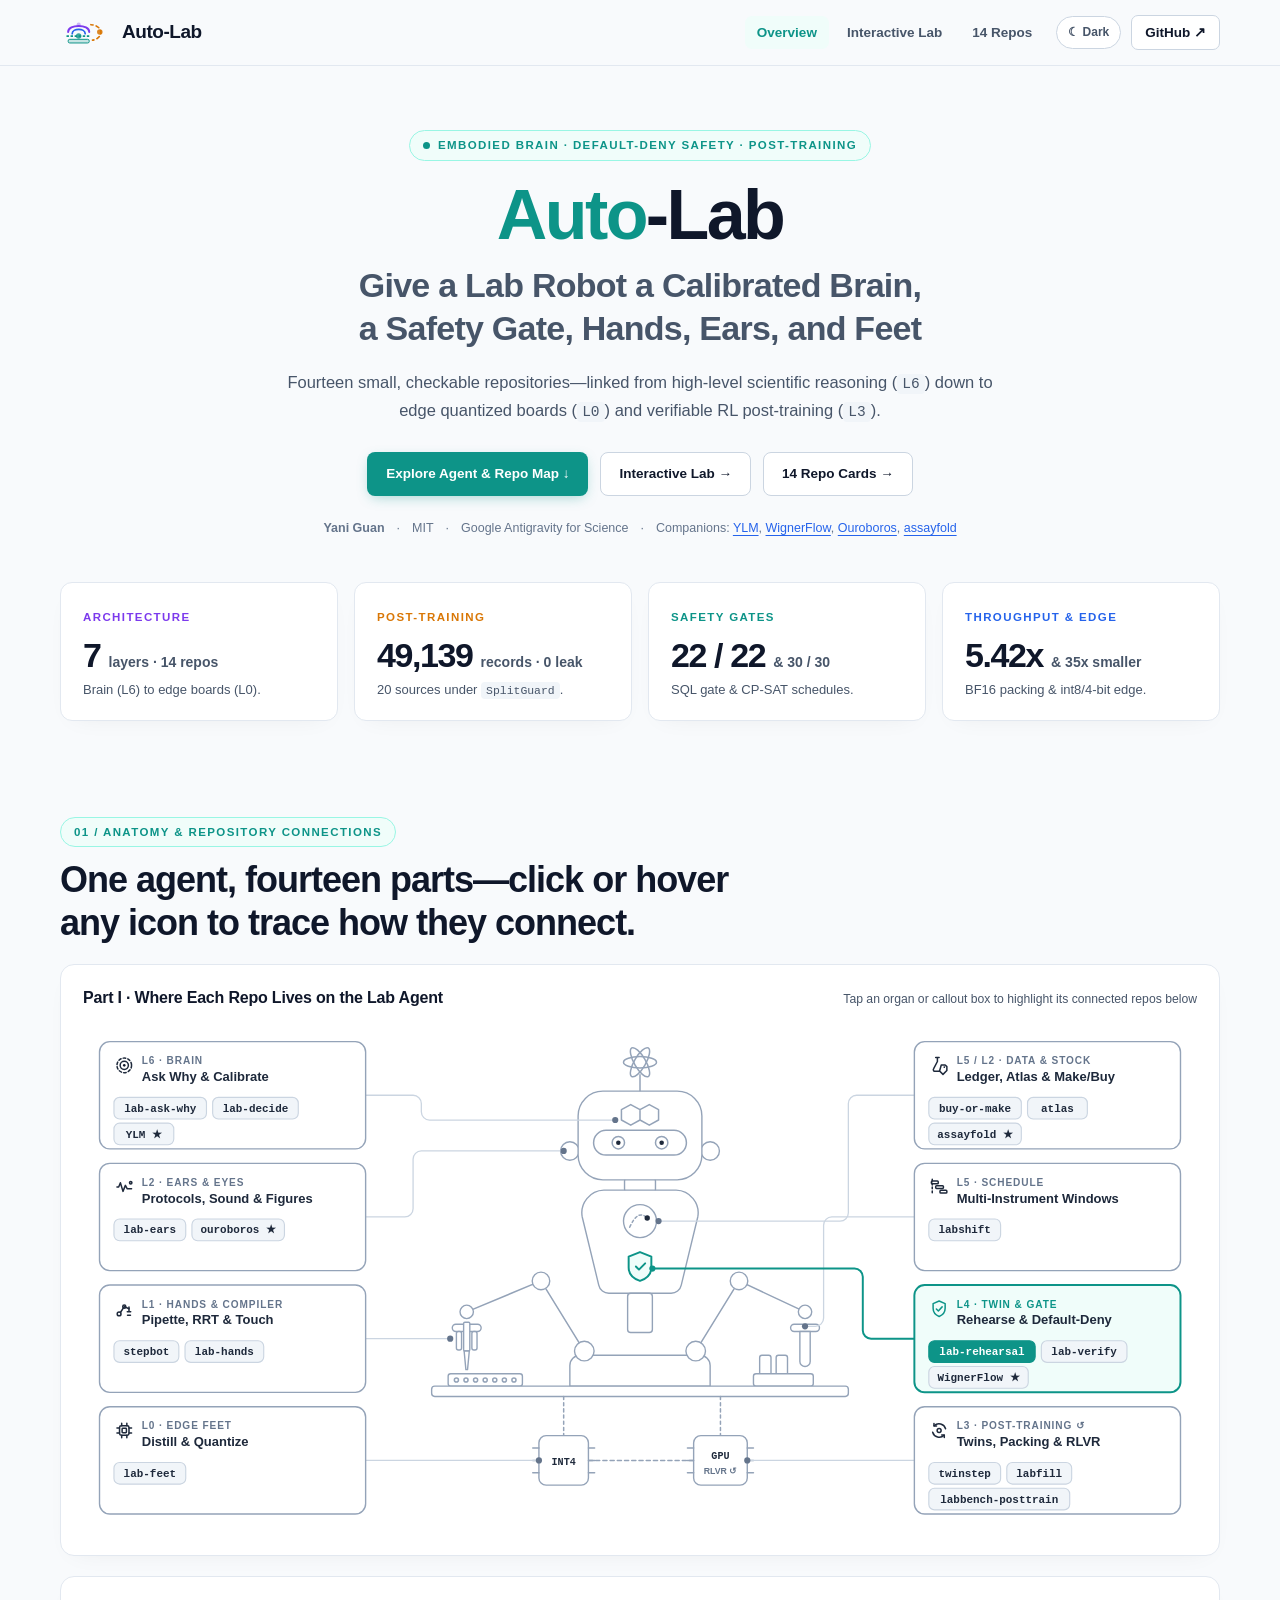
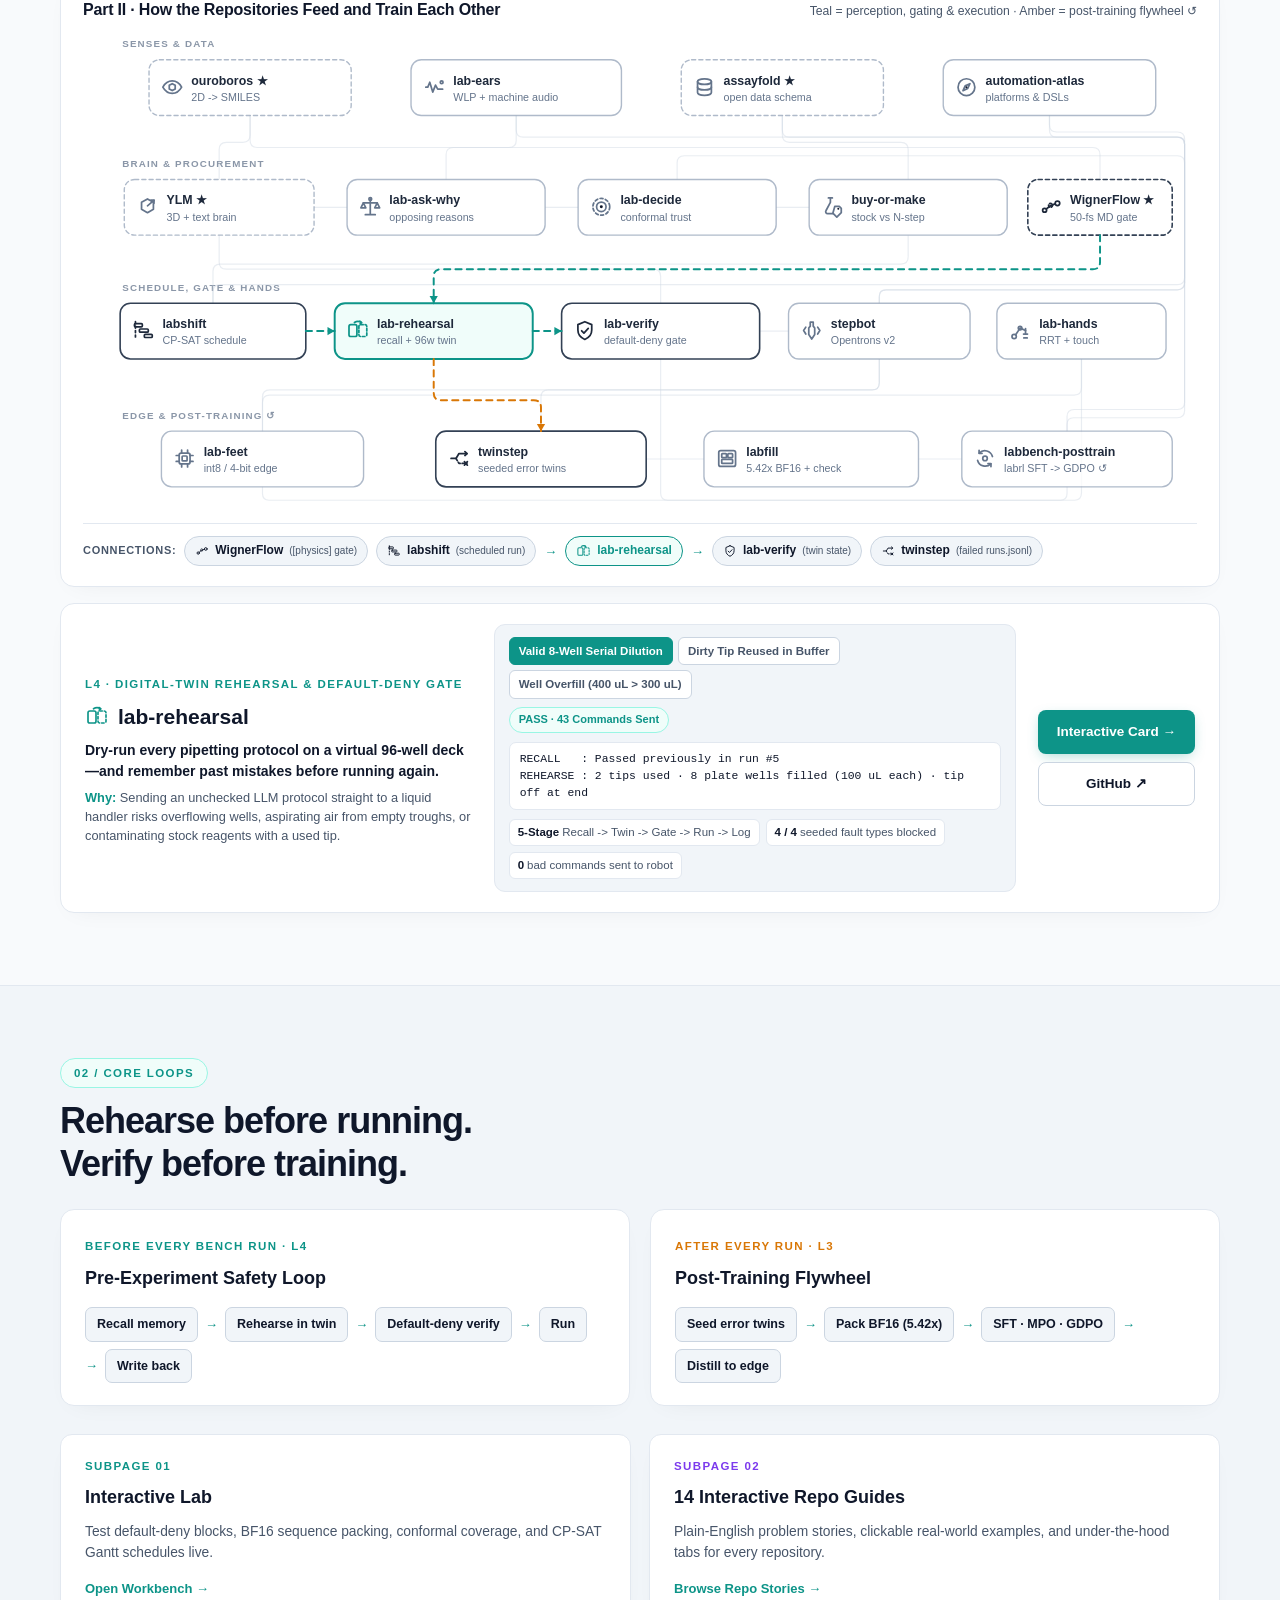
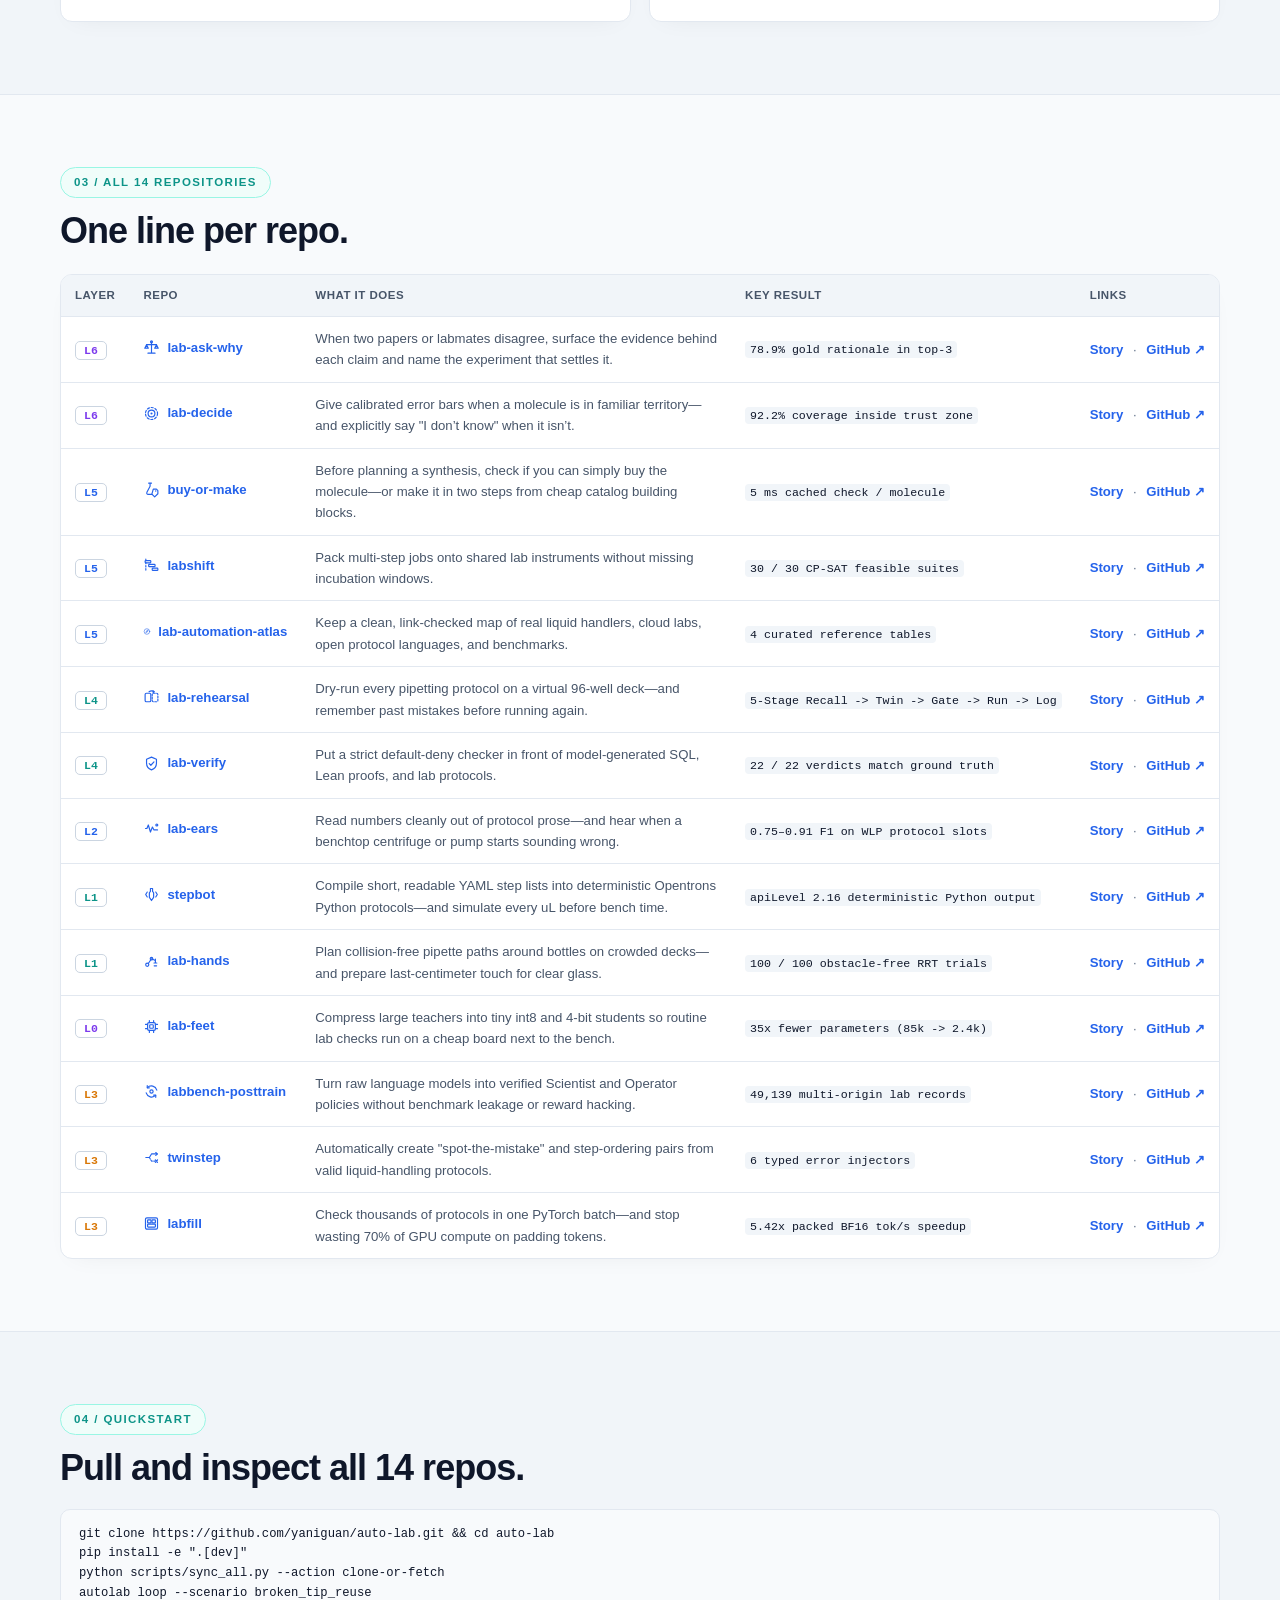
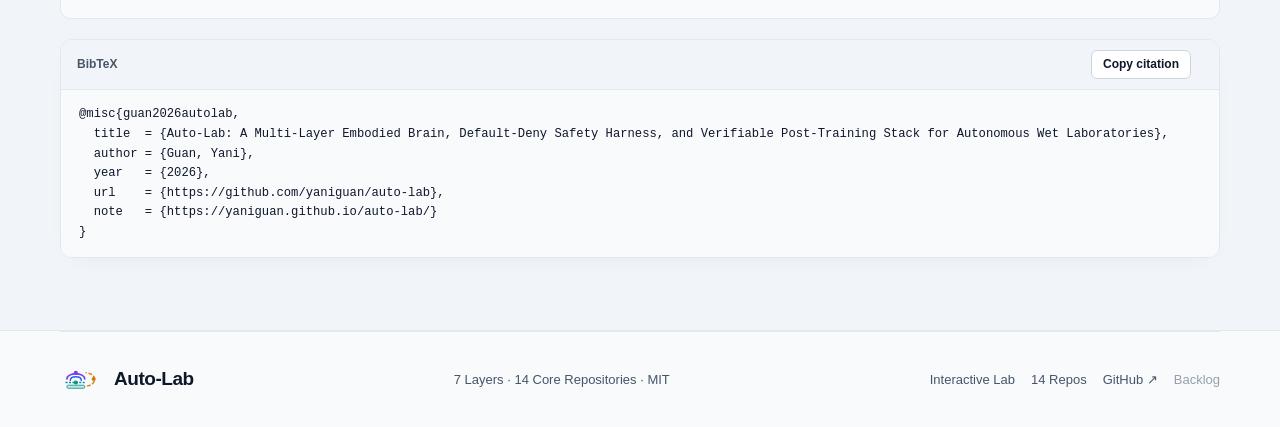
==== site/index.html @ 8ef4719e "feat(site): replace rigid 6-box repo specs with layered interactive story cards" ====
<!doctype html>
<html lang="en" data-theme="light">
<head>
  <meta charset="utf-8">
  <meta name="viewport" content="width=device-width,initial-scale=1">
  <meta name="theme-color" content="#f8fafc">
  <title>Auto-Lab — Embodied Brain, Safety Gate &amp; Post-Training</title>
  <meta name="description" content="Fourteen modular repositories giving a wet-lab robot a calibrated brain, a default-deny safety gate, ears, hands, edge feet, and verifiable RL post-training.">
  <link rel="canonical" href="https://yaniguan.github.io/auto-lab/">
  <meta property="og:type" content="website">
  <meta property="og:title" content="Auto-Lab — Embodied Lab Brain &amp; Post-Training">
  <meta property="og:description" content="7 layers, 14 repositories, default-deny gates, and RLVR post-training.">
  <meta property="og:url" content="https://yaniguan.github.io/auto-lab/">
  <meta property="og:image" content="https://yaniguan.github.io/auto-lab/assets/autolab-poster.svg">
  <meta name="twitter:card" content="summary_large_image">
  <link rel="icon" href="assets/autolab-static.svg" type="image/svg+xml">
  <link rel="stylesheet" href="styles.css?v=7">
  <script defer src="shared.js?v=7"></script>
  <script defer src="scheme_icons.js?v=7"></script>
  <script defer src="repo_stories.js?v=7"></script>
  <script defer src="home.js?v=7"></script>
</head>
<body>
  <a class="skip-link" href="#main">Skip to content</a>

  <header class="site-header">
    <a class="brand" href="./" aria-label="Auto-Lab home">
      <img src="assets/autolab-animated.svg" width="52" height="26" alt="">
      <span>Auto-Lab</span>
    </a>
    <nav aria-label="Main navigation">
      <a class="nav-link active" href="./">Overview</a>
      <a class="nav-link" href="studio/">Interactive Lab</a>
      <a class="nav-link" href="repos/">14 Repos</a>
      <button type="button" class="theme-btn" id="theme-toggle" aria-label="Toggle color theme">☾ Dark</button>
      <a class="nav-cta" href="https://github.com/yaniguan/auto-lab" target="_blank" rel="noopener">GitHub ↗</a>
    </nav>
  </header>

  <main id="main">
    <!-- Hero -->
    <section class="hero wrap">
      <p class="eyebrow"><span class="status-dot"></span> Embodied Brain · Default-Deny Safety · Post-Training</p>
      <h1>
        <span class="hero-name"><span class="hero-accent">Auto</span>-Lab</span>
        <span class="hero-title">Give a Lab Robot a Calibrated Brain, a Safety Gate, Hands, Ears, and Feet</span>
      </h1>
      <p class="hero-deck">
        Fourteen small, checkable repositories—linked from high-level scientific reasoning (<code>L6</code>) down to edge quantized boards (<code>L0</code>) and verifiable RL post-training (<code>L3</code>).
      </p>
      <div class="hero-actions">
        <a class="button primary" href="#brain-stack">Explore Agent &amp; Repo Map ↓</a>
        <a class="button secondary" href="studio/">Interactive Lab →</a>
        <a class="button secondary" href="repos/">14 Repo Cards →</a>
      </div>
      <div class="meta-strip">
        <span><strong>Yani Guan</strong></span>
        <span>·</span>
        <span>MIT</span>
        <span>·</span>
        <span>Google Antigravity for Science</span>
        <span>·</span>
        <span>Companions: <a href="https://yaniguan.github.io/YLM/" target="_blank" rel="noopener">YLM</a>, <a href="https://yaniguan.github.io/WignerFlow/" target="_blank" rel="noopener">WignerFlow</a>, <a href="https://yaniguan.github.io/ouroboros-ocsr/" target="_blank" rel="noopener">Ouroboros</a>, <a href="https://github.com/yaniguan/assayfold" target="_blank" rel="noopener">assayfold</a></span>
      </div>
    </section>

    <!-- 4-Card Headline Metrics -->
    <section class="wrap" aria-label="Measured highlights">
      <div class="metric-strip">
        <a class="metric-card" href="#brain-stack">
          <span class="small-label purple">Architecture</span>
          <div class="metric-big"><strong>7</strong> <span>layers · 14 repos</span></div>
          <p>Brain (L6) to edge boards (L0).</p>
        </a>
        <a class="metric-card" href="studio/#posttrain">
          <span class="small-label amber">Post-Training</span>
          <div class="metric-big"><strong>49,139</strong> <span>records · 0 leak</span></div>
          <p>20 sources under <code>SplitGuard</code>.</p>
        </a>
        <a class="metric-card" href="studio/">
          <span class="small-label teal">Safety Gates</span>
          <div class="metric-big"><strong>22 / 22</strong> <span>&amp; 30 / 30</span></div>
          <p>SQL gate &amp; CP-SAT schedules.</p>
        </a>
        <a class="metric-card" href="studio/#posttrain">
          <span class="small-label blue">Throughput &amp; Edge</span>
          <div class="metric-big"><strong>5.42x</strong> <span>&amp; 35x smaller</span></div>
          <p>BF16 packing &amp; int8/4-bit edge.</p>
        </a>
      </div>
    </section>

    <!-- 01 / Synchronized Line-Art Agent Sketch + Scheme-Icon Repo Relationship Map -->
    <section class="section wrap" id="brain-stack">
      <div class="section-heading" style="margin-bottom:20px;">
        <p class="eyebrow">01 / Anatomy &amp; Repository Connections</p>
        <h2>One agent, fourteen parts—click or hover any icon to trace how they connect.</h2>
      </div>

      <!-- Sketch Figure A: Two-Armed Lab Agent Line Drawing -->
      <figure class="sketch-frame">
        <div class="sketch-head">
          <h3>Part I · Where Each Repo Lives on the Lab Agent</h3>
          <span class="sketch-hint">Tap an organ or callout box to highlight its connected repos below</span>
        </div>
        <div class="sketch-svg-wrap" id="robot-sketch-host" aria-label="Line-art drawing of a two-armed lab robot mapped to Auto-Lab repositories"></div>
      </figure>

      <!-- Sketch Figure B: 18-Repo Scheme-Icon Relationship & Dataflow Map -->
      <figure class="sketch-frame">
        <div class="sketch-head">
          <h3>Part II · How the Repositories Feed and Train Each Other</h3>
          <span class="sketch-hint">Teal = perception, gating &amp; execution · Amber = post-training flywheel ↺</span>
        </div>
        <div class="sketch-svg-wrap" id="repo-network-host" aria-label="Scheme-icon relationship diagram connecting all Auto-Lab repositories"></div>
        <div class="conn-bar" id="conn-trace-bar"></div>
      </figure>

      <!-- Compact Selected-Module Story Bar -->
      <div class="organ-bar" id="organ-inspector">
        <div style="min-width:0;">
          <span class="small-label" id="insp-badge">L4 · TWIN &amp; GATE</span>
          <div style="display:flex;align-items:center;gap:9px;margin:4px 0 6px;">
            <span id="insp-icon" style="color:var(--accent);display:inline-flex;"></span>
            <h3 id="insp-name" style="font-size:21px;font-weight:760;margin:0;">lab-rehearsal</h3>
          </div>
          <p id="insp-hook" style="font-size:14px;color:var(--text);font-weight:560;line-height:1.48;">Loading…</p>
          <p id="insp-why" style="font-size:12.8px;color:var(--muted);line-height:1.5;margin-top:6px;"></p>
        </div>
        <div id="insp-story-preview" style="min-width:0;"></div>
        <div style="display:flex;flex-direction:column;gap:8px;min-width:154px;">
          <a class="button primary" id="insp-dossier-link" href="repos/#lab-rehearsal">Interactive Card →</a>
          <a class="button secondary" id="insp-github-link" href="https://github.com/yaniguan/lab-rehearsal" target="_blank" rel="noopener">GitHub ↗</a>
        </div>
      </div>
    </section>

    <!-- 02 / Two Clean Loops & Subpages -->
    <section class="section alt-section" id="loop">
      <div class="wrap">
        <div class="section-heading" style="margin-bottom:24px;">
          <p class="eyebrow">02 / Core Loops</p>
          <h2>Rehearse before running. Verify before training.</h2>
        </div>

        <div class="dual-loops">
          <article class="loop-box">
            <span class="small-label teal">Before Every Bench Run · L4</span>
            <h3>Pre-Experiment Safety Loop</h3>
            <div class="step-chain">
              <span class="step-chip">Recall memory</span>
              <span class="step-sep">→</span>
              <span class="step-chip">Rehearse in twin</span>
              <span class="step-sep">→</span>
              <span class="step-chip">Default-deny verify</span>
              <span class="step-sep">→</span>
              <span class="step-chip">Run</span>
              <span class="step-sep">→</span>
              <span class="step-chip">Write back</span>
            </div>
          </article>

          <article class="loop-box">
            <span class="small-label amber">After Every Run · L3</span>
            <h3>Post-Training Flywheel</h3>
            <div class="step-chain">
              <span class="step-chip">Seed error twins</span>
              <span class="step-sep">→</span>
              <span class="step-chip">Pack BF16 (5.42x)</span>
              <span class="step-sep">→</span>
              <span class="step-chip">SFT · MPO · GDPO</span>
              <span class="step-sep">→</span>
              <span class="step-chip">Distill to edge</span>
            </div>
          </article>
        </div>

        <div class="portal-grid" style="grid-template-columns:repeat(2, 1fr);">
          <a class="portal-card" href="studio/">
            <span class="small-label teal">Subpage 01</span>
            <h3>Interactive Lab</h3>
            <p>Test default-deny blocks, BF16 sequence packing, conformal coverage, and CP-SAT Gantt schedules live.</p>
            <span class="portal-cta">Open Workbench →</span>
          </a>
          <a class="portal-card" href="repos/">
            <span class="small-label purple">Subpage 02</span>
            <h3>14 Interactive Repo Guides</h3>
            <p>Plain-English problem stories, clickable real-world examples, and under-the-hood tabs for every repository.</p>
            <span class="portal-cta">Browse Repo Stories →</span>
          </a>
        </div>
      </div>
    </section>

    <!-- 03 / Clean 14-Repository Directory Table -->
    <section class="section wrap" id="directory">
      <div class="section-heading" style="margin-bottom:22px;">
        <p class="eyebrow">03 / All 14 Repositories</p>
        <h2>One line per repo.</h2>
      </div>

      <div class="table-wrap">
        <table>
          <thead>
            <tr>
              <th>Layer</th>
              <th>Repo</th>
              <th>What it does</th>
              <th>Key result</th>
              <th>Links</th>
            </tr>
          </thead>
          <tbody id="home-directory-tbody"></tbody>
        </table>
      </div>
    </section>

    <!-- 04 / Quickstart & Citation -->
    <section class="section alt-section" id="quickstart">
      <div class="wrap">
        <div class="section-heading" style="margin-bottom:20px;">
          <p class="eyebrow">04 / Quickstart</p>
          <h2>Pull and inspect all 14 repos.</h2>
        </div>

        <pre class="code-block">git clone https://github.com/yaniguan/auto-lab.git &amp;&amp; cd auto-lab
pip install -e ".[dev]"
python scripts/sync_all.py --action clone-or-fetch
autolab loop --scenario broken_tip_reuse</pre>

        <div class="citation-box">
          <div class="citation-top">
            <span>BibTeX</span>
            <button type="button" id="copy-citation">Copy citation</button>
            <span id="copy-status" role="status" aria-live="polite"></span>
          </div>
          <pre class="code-block" id="bibtex" style="border:0;border-radius:0;">@misc{guan2026autolab,
  title  = {Auto-Lab: A Multi-Layer Embodied Brain, Default-Deny Safety Harness, and Verifiable Post-Training Stack for Autonomous Wet Laboratories},
  author = {Guan, Yani},
  year   = {2026},
  url    = {https://github.com/yaniguan/auto-lab},
  note   = {https://yaniguan.github.io/auto-lab/}
}</pre>
        </div>
      </div>
    </section>
  </main>

  <footer class="wrap site-footer">
    <a class="brand" href="./">
      <img src="assets/autolab-static.svg" width="44" height="22" alt="">
      <span>Auto-Lab</span>
    </a>
    <p>7 Layers · 14 Core Repositories · MIT</p>
    <div style="display:flex;gap:16px;">
      <a href="studio/">Interactive Lab</a>
      <a href="repos/">14 Repos</a>
      <a href="https://github.com/yaniguan/auto-lab" target="_blank" rel="noopener">GitHub ↗</a>
      <a href="audit/" style="opacity:0.55;" title="Internal maintainer issue backlog">Backlog</a>
    </div>
  </footer>
</body>
</html>
---- site/styles.css ----
/* Auto-Lab Multi-Page Research Website Stylesheet
 * Clean Daylight-First Editorial Design (Porcelain #F8FAFC / Surface #FFFFFF)
 * Optional Dark Mode via html[data-theme="dark"]
 */
:root {
  --bg: #f8fafc;
  --bg-alt: #f1f5f9;
  --surface: #ffffff;
  --surface2: #f1f5f9;
  --line: #e2e8f0;
  --line-strong: #cbd5e1;
  --text: #0f172a;
  --muted: #475569;
  --subtle: #64748b;
  --accent: #0d9488;
  --accent-soft: #f0fdfa;
  --accent-border: #99f6e4;
  --blue: #2563eb;
  --blue-soft: #eff6ff;
  --blue-border: rgba(37, 99, 235, 0.26);
  --purple: #7c3aed;
  --purple-soft: #f5f3ff;
  --purple-border: rgba(124, 58, 237, 0.26);
  --amber: #d97706;
  --amber-soft: #fffbeb;
  --amber-border: rgba(217, 119, 6, 0.30);
  --rose: #e11d48;
  --rose-soft: #fff1f2;
  --rose-border: rgba(225, 29, 72, 0.28);
  --header-bg: rgba(248, 250, 252, 0.90);
  --code-bg: #f8fafc;
  --shadow: 0 8px 24px -14px rgba(15, 23, 42, 0.08);
  --max: 1160px;
  color-scheme: light;
  font-family: Inter, -apple-system, BlinkMacSystemFont, "Segoe UI", Roboto, Arial, sans-serif;
  font-size: 16px;
}

html[data-theme="dark"] {
  --bg: #0b1118;
  --bg-alt: #0f1722;
  --surface: #111b27;
  --surface2: #162231;
  --line: #223142;
  --line-strong: #33475e;
  --text: #f1f5f9;
  --muted: #94a3b8;
  --subtle: #64748b;
  --accent: #2dd4bf;
  --accent-soft: rgba(45, 212, 191, 0.11);
  --accent-border: rgba(45, 212, 191, 0.34);
  --blue: #60a5fa;
  --blue-soft: rgba(96, 165, 250, 0.12);
  --blue-border: rgba(96, 165, 250, 0.30);
  --purple: #a78bfa;
  --purple-soft: rgba(167, 139, 250, 0.12);
  --purple-border: rgba(167, 139, 250, 0.32);
  --amber: #fbbf24;
  --amber-soft: rgba(251, 191, 36, 0.12);
  --amber-border: rgba(251, 191, 36, 0.34);
  --rose: #fb7185;
  --rose-soft: rgba(251, 113, 133, 0.12);
  --rose-border: rgba(251, 113, 133, 0.32);
  --header-bg: rgba(11, 17, 24, 0.90);
  --code-bg: #0c131c;
  --shadow: 0 18px 38px -22px rgba(0, 0, 0, 0.55);
  color-scheme: dark;
}

* { box-sizing: border-box; }
html { scroll-behavior: smooth; scroll-padding-top: 84px; }
body {
  margin: 0;
  background: var(--bg);
  color: var(--text);
  line-height: 1.62;
  -webkit-font-smoothing: antialiased;
  font-variant-numeric: tabular-nums;
}
button, input, select, textarea { font: inherit; color: inherit; }
button { cursor: pointer; }
a { color: inherit; text-decoration: none; }
p, h1, h2, h3, h4, figure { margin: 0; }
img, svg { display: block; max-width: 100%; }
code {
  font-family: "SFMono-Regular", Consolas, "Liberation Mono", Menlo, monospace;
  font-size: 0.88em;
  background: var(--surface2);
  padding: 2px 5px;
  border-radius: 4px;
}
pre code { background: none; padding: 0; }
a:focus-visible, button:focus-visible, select:focus-visible, input:focus-visible {
  outline: 2px solid var(--accent);
  outline-offset: 3px;
}

.wrap { width: min(var(--max), calc(100% - 56px)); margin-inline: auto; }
.skip-link {
  position: fixed; top: -60px; left: 20px; z-index: 1000;
  background: var(--accent); color: #ffffff; padding: 10px 18px; border-radius: 6px; font-weight: 600;
}
.skip-link:focus { top: 12px; }

/* Header & Multi-Page Navigation */
.site-header {
  height: 66px;
  border-bottom: 1px solid var(--line);
  display: flex;
  align-items: center;
  justify-content: space-between;
  padding: 0 max(28px, calc((100vw - var(--max)) / 2));
  background: var(--header-bg);
  position: sticky;
  top: 0;
  z-index: 50;
  backdrop-filter: blur(14px);
}
.brand {
  display: flex; align-items: center; gap: 10px;
  font-weight: 760; font-size: 19px; letter-spacing: -0.45px; color: var(--text);
}
.brand span small {
  font-weight: 550; font-size: 12.5px; color: var(--accent); margin-left: 4px;
}
.site-header nav {
  display: flex; align-items: center; gap: 6px; font-size: 13.5px; font-weight: 560;
}
.nav-link {
  color: var(--muted);
  padding: 6px 12px;
  border-radius: 7px;
  transition: color 0.16s, background 0.16s;
}
.nav-link:hover { color: var(--text); background: var(--surface2); }
.nav-link.active {
  color: var(--accent);
  background: var(--accent-soft);
  font-weight: 660;
}
.theme-btn {
  margin-left: 6px;
  background: var(--surface);
  border: 1px solid var(--line-strong);
  color: var(--muted);
  padding: 6px 11px;
  border-radius: 999px;
  font-size: 12px;
  font-weight: 620;
}
.theme-btn:hover { border-color: var(--accent); color: var(--accent); }
.nav-cta {
  margin-left: 4px;
  color: var(--text);
  border: 1px solid var(--line-strong);
  background: var(--surface);
  padding: 6px 13px;
  border-radius: 7px;
  font-weight: 640;
}
.nav-cta:hover { border-color: var(--accent); color: var(--accent); }

/* Hero & Page Headers */
.hero { padding: 64px 0 44px; text-align: center; }
.subpage-hero {
  padding: 44px 0 32px;
  border-bottom: 1px solid var(--line);
  background: var(--bg-alt);
}
.eyebrow, .small-label {
  font-size: 11.5px;
  text-transform: uppercase;
  letter-spacing: 1.4px;
  font-weight: 700;
  color: var(--accent);
}
.eyebrow {
  display: inline-flex; align-items: center; gap: 8px;
  background: var(--accent-soft); border: 1px solid var(--accent-border);
  padding: 5px 13px; border-radius: 999px; margin-bottom: 18px;
}
.status-dot {
  display: inline-block; width: 7px; height: 7px;
  background: var(--accent); border-radius: 50%;
}
.hero-name {
  display: block;
  font-size: clamp(46px, 5.8vw, 70px);
  line-height: 1.05;
  font-weight: 820;
  letter-spacing: -2.6px;
  margin-bottom: 12px;
}
.hero-accent { color: var(--accent); }
.hero-title {
  display: block;
  font-size: clamp(22px, 2.8vw, 34px);
  line-height: 1.25;
  font-weight: 600;
  letter-spacing: -0.75px;
  color: var(--muted);
  max-width: 820px;
  margin: 0 auto;
  text-wrap: balance;
}
.hero-deck {
  font-size: 16.5px;
  line-height: 1.66;
  color: var(--muted);
  margin: 20px auto 0;
  max-width: 720px;
}
.hero-deck strong { color: var(--text); font-weight: 630; }
.hero-actions {
  display: flex; align-items: center; justify-content: center;
  gap: 12px; margin: 28px 0 22px; flex-wrap: wrap;
}
.subpage-hero h1 {
  font-size: clamp(28px, 3.6vw, 40px);
  font-weight: 760;
  letter-spacing: -1.1px;
  line-height: 1.15;
  margin-bottom: 10px;
}
.subpage-hero p {
  color: var(--muted);
  font-size: 15.8px;
  max-width: 740px;
}

.button {
  display: inline-flex; align-items: center; justify-content: center; gap: 8px;
  border-radius: 8px; padding: 10px 18px; font-size: 13.5px; font-weight: 630;
  transition: all 0.16s; border: 1px solid transparent; min-height: 41px;
}
.button:hover { transform: translateY(-1px); }
.button.primary { background: var(--accent); color: #ffffff; box-shadow: 0 4px 14px -4px rgba(13, 148, 136, 0.42); }
html[data-theme="dark"] .button.primary { color: #05201c; }
.button.secondary { background: var(--surface); border-color: var(--line-strong); color: var(--text); }
.button.secondary:hover { border-color: var(--accent); color: var(--accent); }

.meta-strip {
  display: flex; justify-content: center; align-items: center; flex-wrap: wrap;
  gap: 8px 12px; font-size: 12.5px; color: var(--subtle);
}
.meta-strip a { color: var(--blue); text-decoration: underline; text-underline-offset: 3px; }

/* 4-Card Metric Strip */
.metric-strip {
  display: grid; grid-template-columns: repeat(4, 1fr); gap: 16px; margin-bottom: 24px;
}
.metric-card {
  position: relative;
  background: var(--surface);
  border: 1px solid var(--line);
  border-radius: 12px;
  padding: 20px 22px;
  box-shadow: var(--shadow);
  transition: border-color 0.18s, transform 0.18s;
}
.metric-card:hover { border-color: var(--accent); transform: translateY(-2px); }
.metric-big {
  display: flex; align-items: baseline; gap: 8px; margin: 8px 0 6px; line-height: 1.1;
}
.metric-big strong { font-size: 34px; font-weight: 760; letter-spacing: -1.4px; color: var(--text); }
.metric-big span { font-size: 14px; font-weight: 620; color: var(--muted); }
.metric-card p { font-size: 13px; color: var(--muted); line-height: 1.5; }

.purple { color: var(--purple) !important; }
.blue { color: var(--blue) !important; }
.teal { color: var(--accent) !important; }
.amber { color: var(--amber) !important; }
.rose { color: var(--rose) !important; }

/* Sections */
.section { padding-block: 72px; }
.alt-section { background: var(--bg-alt); border-block: 1px solid var(--line); }
.section-heading { max-width: 760px; margin-bottom: 34px; }
.section-heading .eyebrow { margin-bottom: 12px; }
.section-heading h2 {
  font-size: clamp(26px, 3.3vw, 36px);
  font-weight: 730;
  letter-spacing: -1px;
  line-height: 1.18;
  text-wrap: balance;
}
.muted-heading { color: var(--subtle); font-weight: 560; }
.section-intro { color: var(--muted); font-size: 15.5px; line-height: 1.65; margin-top: 12px; }

/* Clean 2-Column 7-Layer Brain Architecture Explorer (Overview Section 01) */
.brain-explorer {
  display: grid;
  grid-template-columns: minmax(0, 1.15fr) minmax(0, 0.85fr);
  gap: 24px;
  align-items: start;
}
.brain-explorer > *, .grid-2 > *, .catalog-layout > * {
  min-width: 0;
}
.stack-panel {
  background: var(--surface);
  border: 1px solid var(--line);
  border-radius: 14px;
  padding: 20px;
  box-shadow: var(--shadow);
  display: grid;
  gap: 10px;
}
.layer-row {
  border: 1px solid var(--line);
  border-radius: 10px;
  padding: 13px 16px;
  background: var(--surface2);
  cursor: pointer;
  transition: border-color 0.16s, background 0.16s, transform 0.16s;
}
.layer-row:hover { border-color: var(--line-strong); }
.layer-row.active {
  background: var(--surface);
  border-color: var(--accent);
  box-shadow: 0 6px 20px -10px rgba(13, 148, 136, 0.28);
}
.layer-row.flywheel-row {
  border-style: dashed;
  border-color: var(--amber-border);
  background: var(--amber-soft);
}
.layer-row.flywheel-row.active {
  border-style: solid;
  border-color: var(--amber);
}
.layer-row-top {
  display: flex; justify-content: space-between; align-items: center; gap: 10px; margin-bottom: 8px;
}
.layer-code-pill {
  font-family: "SFMono-Regular", Consolas, monospace;
  font-size: 11.5px;
  font-weight: 750;
  padding: 2px 8px;
  border-radius: 5px;
  background: var(--surface);
  border: 1px solid var(--line-strong);
}
.layer-title { font-size: 14.5px; font-weight: 700; color: var(--text); }
.layer-brain-note { font-size: 11.8px; color: var(--muted); }
.chip-row { display: flex; flex-wrap: wrap; gap: 7px; }
.repo-pill {
  background: var(--surface);
  border: 1px solid var(--line-strong);
  border-radius: 7px;
  padding: 5px 10px;
  font-size: 12.2px;
  font-weight: 620;
  color: var(--text);
  transition: all 0.14s;
}
.repo-pill.companion { border-style: dashed; color: var(--muted); }
.repo-pill:hover { border-color: var(--accent); color: var(--accent); }
.repo-pill.selected {
  background: var(--accent);
  border-color: var(--accent);
  border-style: solid;
  color: #ffffff;
}
html[data-theme="dark"] .repo-pill.selected { color: #05201c; }

/* Right-Side Sticky Inspector Card */
.inspector-card {
  position: sticky;
  top: 86px;
  background: var(--surface);
  border: 1px solid var(--line);
  border-radius: 14px;
  padding: 24px 26px;
  box-shadow: var(--shadow);
  display: flex;
  flex-direction: column;
  gap: 16px;
}
.inspector-card h3 { font-size: 22px; font-weight: 750; letter-spacing: -0.5px; margin-top: 4px; }
.inspector-tagline { font-size: 14px; color: var(--muted); line-height: 1.6; }
.inspector-box {
  background: var(--surface2);
  border: 1px solid var(--line);
  border-radius: 10px;
  padding: 14px 16px;
  display: grid;
  gap: 8px;
  font-size: 13px;
}
.inspector-box div strong {
  color: var(--text);
  display: inline-block;
  min-width: 72px;
}
.inspector-box div span { color: var(--muted); }
.inspector-props {
  margin: 0; padding-left: 18px; display: grid; gap: 6px;
  font-size: 13px; color: var(--muted);
}
.inspector-actions {
  display: flex; gap: 10px; flex-wrap: wrap; padding-top: 6px;
}

/* Closed-Loop 6-Stage Flow Figure */
.flow-shell {
  background: var(--surface);
  border: 1px solid var(--line);
  border-radius: 14px;
  padding: 24px;
  box-shadow: var(--shadow);
}
.flow-steps-grid {
  display: grid;
  grid-template-columns: repeat(3, 1fr);
  gap: 20px;
  margin-top: 24px;
}
.flow-step-card {
  background: var(--surface);
  border: 1px solid var(--line);
  border-radius: 12px;
  padding: 20px 22px;
  box-shadow: var(--shadow);
}
.flow-step-card h3 { font-size: 16.5px; font-weight: 700; margin: 6px 0 8px; }
.flow-step-card p { font-size: 13.8px; color: var(--muted); line-height: 1.6; }

/* Subpage Navigation Cards */
.portal-grid {
  display: grid;
  grid-template-columns: repeat(3, 1fr);
  gap: 18px;
  margin-top: 28px;
}
.portal-card {
  background: var(--surface);
  border: 1px solid var(--line);
  border-radius: 12px;
  padding: 22px 24px;
  box-shadow: var(--shadow);
  transition: border-color 0.16s, transform 0.16s;
  display: flex;
  flex-direction: column;
  gap: 8px;
}
.portal-card:hover { border-color: var(--accent); transform: translateY(-2px); }
.portal-card h3 { font-size: 18px; font-weight: 720; }
.portal-card p { font-size: 13.8px; color: var(--muted); line-height: 1.58; flex: 1; }
.portal-cta { font-size: 13px; font-weight: 680; color: var(--accent); margin-top: 6px; }

/* Clean Tables */
.table-wrap {
  overflow-x: auto;
  border: 1px solid var(--line);
  border-radius: 12px;
  background: var(--surface);
  box-shadow: var(--shadow);
}
table { border-collapse: collapse; width: 100%; font-size: 13.2px; text-align: left; }
th, td { padding: 11px 14px; border-bottom: 1px solid var(--line); vertical-align: middle; }
thead th {
  font-weight: 670; font-size: 11.5px; text-transform: uppercase; letter-spacing: 0.5px;
  color: var(--muted); background: var(--surface2); white-space: nowrap;
}
tbody tr:last-child td { border-bottom: 0; }
tbody tr:hover { background: var(--surface2); }
.table-link { color: var(--blue); font-weight: 630; white-space: nowrap; }
.table-link:hover { color: var(--accent); text-decoration: underline; }

/* Pills */
.pill {
  display: inline-flex; align-items: center; padding: 3px 9px; border-radius: 999px;
  font-size: 11px; font-weight: 700; white-space: nowrap;
}
.pill.pass, .pill.PASS, .pill.SCHEDULED, .pill.LEARNED, .pill.EXECUTED_AND_WRITTEN_BACK {
  background: var(--accent-soft); color: var(--accent); border: 1px solid var(--accent-border);
}
.pill.hold, .pill.ABSTAIN, .pill.TRIAGE, .pill.ABSTAINED_AT_L6, .pill.medium {
  background: var(--amber-soft); color: var(--amber); border: 1px solid var(--amber-border);
}
.pill.fail, .pill.BLOCK, .pill.BLOCKED_AT_L4_GATE, .pill.high {
  background: var(--rose-soft); color: var(--rose); border: 1px solid var(--rose-border);
}
.pill.low {
  background: var(--blue-soft); color: var(--blue); border: 1px solid var(--blue-border);
}

/* Studio Subpage Controls & Layout */
.tabs-bar { display: flex; gap: 8px; flex-wrap: wrap; margin-bottom: 20px; }
.tab-btn {
  background: var(--surface); border: 1px solid var(--line-strong); color: var(--muted);
  padding: 9px 16px; border-radius: 8px; font-size: 13.5px; font-weight: 630; transition: all 0.15s;
}
.tab-btn:hover { color: var(--text); border-color: var(--accent); }
.tab-btn.active { background: var(--accent); border-color: var(--accent); color: #ffffff; }
html[data-theme="dark"] .tab-btn.active { color: #05201c; }
.tab-pane { display: none; }
.tab-pane.active { display: block; }

.sandbox-card {
  background: var(--surface); border: 1px solid var(--line); border-radius: 14px;
  padding: 24px; box-shadow: var(--shadow);
}
.toolbar {
  display: flex; flex-wrap: wrap; gap: 14px; align-items: center; justify-content: space-between;
  padding-bottom: 18px; margin-bottom: 20px; border-bottom: 1px solid var(--line);
}
.seg-group { display: flex; align-items: center; gap: 8px; flex-wrap: wrap; }
.seg-group > span { font-size: 12px; font-weight: 660; color: var(--muted); }
.seg-pills {
  display: inline-flex; background: var(--surface2); border: 1px solid var(--line);
  border-radius: 8px; padding: 3px; gap: 2px; flex-wrap: wrap;
}
.seg-pills button {
  background: transparent; border: 0; padding: 5px 11px; border-radius: 6px;
  font-size: 12.4px; font-weight: 610; color: var(--muted);
}
.seg-pills button.active {
  background: var(--surface); color: var(--accent);
  box-shadow: 0 1px 3px rgba(15, 23, 42, 0.10);
}
.grid-2 { display: grid; grid-template-columns: minmax(0, 1.1fr) minmax(0, 0.9fr); gap: 22px; align-items: start; }
.sub-panel {
  background: var(--surface2); border: 1px solid var(--line); border-radius: 11px; padding: 18px 20px;
}
.sub-panel h4 {
  font-size: 14.5px; font-weight: 670; margin-bottom: 12px;
  display: flex; justify-content: space-between; align-items: center; gap: 10px;
}
.trace-list { list-style: none; margin: 0; padding: 0; display: grid; gap: 9px; }
.trace-step {
  background: var(--surface); border: 1px solid var(--line); border-radius: 8px;
  padding: 11px 13px; display: grid; grid-template-columns: 44px 1fr auto; gap: 10px; align-items: start;
  font-size: 12.8px;
}
.trace-layer {
  font-family: "SFMono-Regular", Consolas, monospace; font-weight: 730; font-size: 11.5px;
  padding: 2px 6px; border-radius: 5px; text-align: center;
  background: var(--surface2); color: var(--accent); border: 1px solid var(--line-strong);
}
.trace-body strong { display: block; font-size: 13px; color: var(--text); margin-bottom: 2px; }
.trace-body span { color: var(--muted); line-height: 1.48; display: block; }

.kpi-strip {
  display: grid; grid-template-columns: repeat(4, 1fr);
  border: 1px solid var(--line); border-radius: 10px; overflow: hidden; background: var(--surface);
}
.kpi-cell { padding: 11px 13px; border-right: 1px solid var(--line); }
.kpi-cell:last-child { border-right: 0; }
.kpi-cell small { display: block; font-size: 11px; color: var(--muted); }
.kpi-cell strong { display: block; font-size: 17px; font-weight: 720; margin-top: 2px; }

.code-block {
  margin: 0; padding: 15px 18px;
  font-family: "SFMono-Regular", Consolas, monospace;
  font-size: 12.2px; line-height: 1.6;
  color: var(--text); background: var(--code-bg);
  border: 1px solid var(--line); border-radius: 10px;
  overflow-x: auto;
}

/* Repos Subpage: Clean Master-Detail Sidebar + Reader */
.catalog-layout {
  display: grid;
  grid-template-columns: 270px 1fr;
  gap: 28px;
  align-items: start;
}
.catalog-sidebar {
  position: sticky;
  top: 86px;
  background: var(--surface);
  border: 1px solid var(--line);
  border-radius: 12px;
  padding: 14px;
  box-shadow: var(--shadow);
  max-height: calc(100vh - 110px);
  overflow-y: auto;
}
.sidebar-group { margin-bottom: 12px; }
.sidebar-group:last-child { margin-bottom: 0; }
.sidebar-group-label {
  font-size: 10.8px; font-weight: 740; text-transform: uppercase; letter-spacing: 1px;
  color: var(--subtle); padding: 4px 8px;
}
.sidebar-item {
  width: 100%; text-align: left; background: transparent; border: 0;
  padding: 7px 10px; border-radius: 7px; font-size: 13px; font-weight: 580;
  color: var(--muted); display: flex; justify-content: space-between; align-items: center;
}
.sidebar-item:hover { background: var(--surface2); color: var(--text); }
.sidebar-item.active {
  background: var(--accent-soft); color: var(--accent); font-weight: 680;
}
.dossier-sheet {
  background: var(--surface);
  border: 1px solid var(--line);
  border-radius: 14px;
  padding: 30px 34px;
  box-shadow: var(--shadow);
}
.dossier-header {
  display: flex; justify-content: space-between; align-items: flex-start; gap: 16px;
  padding-bottom: 20px; border-bottom: 1px solid var(--line); margin-bottom: 24px; flex-wrap: wrap;
}
.dossier-header h2 { font-size: 28px; font-weight: 760; letter-spacing: -0.7px; margin: 4px 0 6px; }
.dossier-sections { display: grid; gap: 20px; }
.dossier-block h3 {
  font-size: 12px; font-weight: 750; text-transform: uppercase; letter-spacing: 1px;
  color: var(--accent); margin-bottom: 6px;
}
.dossier-block p, .dossier-block li {
  font-size: 14.4px; color: var(--text); line-height: 1.66;
}
.dossier-block ul { margin: 4px 0 0; padding-left: 20px; display: grid; gap: 6px; }

/* Audit Subpage Controls & Pagination */
.input-ctrl, .select-ctrl {
  background: var(--surface); border: 1px solid var(--line-strong); color: var(--text);
  border-radius: 8px; padding: 8px 12px; font-size: 13.2px; height: 38px;
}
.pagination-bar {
  display: flex; justify-content: space-between; align-items: center;
  margin-top: 16px; font-size: 13px; color: var(--muted); flex-wrap: wrap; gap: 12px;
}

/* Citation & Footer */
.citation-box {
  border: 1px solid var(--line); border-radius: 12px; background: var(--surface);
  overflow: hidden; box-shadow: var(--shadow); margin-top: 20px;
}
.citation-top {
  padding: 10px 16px; background: var(--surface2); border-bottom: 1px solid var(--line);
  display: flex; align-items: center; gap: 12px; font-size: 12px; font-weight: 650; color: var(--muted);
}
.citation-top button {
  margin-left: auto; background: var(--surface); border: 1px solid var(--line-strong);
  color: var(--text); padding: 4px 11px; border-radius: 6px; font-size: 12px; font-weight: 600;
}
footer.site-footer {
  padding-block: 32px; border-top: 1px solid var(--line);
  display: flex; align-items: center; justify-content: space-between; gap: 18px;
  flex-wrap: wrap; font-size: 13px; color: var(--muted);
}
footer.site-footer a:hover { color: var(--accent); }

@media (max-width: 980px) {
  .metric-strip { grid-template-columns: repeat(2, 1fr); }
  .brain-explorer, .grid-2, .catalog-layout, .flow-steps-grid, .portal-grid { grid-template-columns: 1fr; }
  .inspector-card, .catalog-sidebar { position: static; max-height: none; }
}
@media (max-width: 640px) {
  .wrap { width: calc(100% - 32px); }
  .metric-strip, .kpi-strip { grid-template-columns: 1fr; }
  .site-header { height: auto; padding-block: 10px; flex-wrap: wrap; gap: 8px; }
}

/* Visual Flow Strip & 6-Tile Bento Spec Grid (Zero Wall-of-Text) */
.flow-strip {
  display: grid;
  grid-template-columns: 1fr auto 1fr auto 1fr;
  gap: 8px;
  align-items: center;
  background: var(--surface2);
  border: 1px solid var(--line);
  border-radius: 10px;
  padding: 11px 13px;
}
.flow-node {
  background: var(--surface);
  border: 1px solid var(--line-strong);
  border-radius: 7px;
  padding: 8px 10px;
  text-align: center;
  font-size: 12.2px;
  font-weight: 620;
  color: var(--text);
  line-height: 1.35;
}
.flow-node small {
  display: block;
  font-size: 10px;
  font-weight: 700;
  text-transform: uppercase;
  letter-spacing: 0.7px;
  color: var(--subtle);
  margin-bottom: 2px;
}
.flow-arrow {
  color: var(--accent);
  font-weight: 750;
  font-size: 15px;
}

.bento-6 {
  display: grid;
  grid-template-columns: repeat(2, minmax(0, 1fr));
  gap: 12px;
}
.bento-tile {
  background: var(--surface2);
  border: 1px solid var(--line);
  border-radius: 10px;
  padding: 13px 15px;
}
.bento-tile.highlight {
  background: var(--accent-soft);
  border-color: var(--accent-border);
}
.bento-label {
  display: block;
  font-size: 10.5px;
  font-weight: 760;
  text-transform: uppercase;
  letter-spacing: 1px;
  color: var(--accent);
  margin-bottom: 4px;
}
.bento-tile p {
  font-size: 13.4px;
  color: var(--text);
  line-height: 1.48;
}

/* Compact Inspector Mini-Grid on Overview */
.mini-spec-grid {
  display: grid;
  grid-template-columns: 1fr 1fr;
  gap: 8px;
}
.mini-spec {
  background: var(--surface2);
  border: 1px solid var(--line);
  border-radius: 8px;
  padding: 9px 11px;
}
.mini-spec strong {
  display: block;
  font-size: 10px;
  text-transform: uppercase;
  letter-spacing: 0.8px;
  color: var(--accent);
  margin-bottom: 2px;
}
.mini-spec span {
  font-size: 12.2px;
  color: var(--text);
  line-height: 1.42;
  display: block;
}

/* Twin Visual Loop Cards on Overview */
.dual-loops {
  display: grid;
  grid-template-columns: 1fr 1fr;
  gap: 20px;
}
.loop-box {
  background: var(--surface);
  border: 1px solid var(--line);
  border-radius: 14px;
  padding: 22px 24px;
  box-shadow: var(--shadow);
}
.loop-box h3 {
  font-size: 18px;
  font-weight: 720;
  margin: 6px 0 14px;
}
.step-chain {
  display: flex;
  flex-wrap: wrap;
  align-items: center;
  gap: 7px;
}
.step-chip {
  background: var(--surface2);
  border: 1px solid var(--line-strong);
  border-radius: 7px;
  padding: 6px 11px;
  font-size: 12.5px;
  font-weight: 630;
  color: var(--text);
}
.step-sep {
  color: var(--accent);
  font-weight: 750;
  font-size: 13px;
}

/* Collapsible Deep Notes Accordion */
details.deep-drawer {
  margin-top: 18px;
  border: 1px solid var(--line);
  border-radius: 10px;
  background: var(--surface);
  overflow: hidden;
}
details.deep-drawer summary {
  padding: 11px 16px;
  font-size: 12.8px;
  font-weight: 650;
  color: var(--muted);
  cursor: pointer;
  background: var(--surface2);
  user-select: none;
}
details.deep-drawer summary:hover { color: var(--accent); }
.deep-drawer-body {
  padding: 16px 18px;
  display: grid;
  gap: 12px;
  font-size: 13.2px;
  color: var(--muted);
  line-height: 1.6;
}
.deep-drawer-body div strong {
  color: var(--text);
  font-size: 11.5px;
  text-transform: uppercase;
  letter-spacing: 0.6px;
  display: block;
  margin-bottom: 2px;
}

@media (max-width: 780px) {
  .flow-strip { grid-template-columns: 1fr; }
  .flow-arrow { display: none; }
  .bento-6, .mini-spec-grid, .dual-loops { grid-template-columns: 1fr; }
}

/* Clean Orthogonal SVG Architecture Cinema (Zero Crossing Lines) */
.arch-cinema-card {
  background: var(--surface);
  border: 1px solid var(--line);
  border-radius: 16px;
  padding: 20px 22px 18px;
  box-shadow: var(--shadow);
}
.cinema-topbar {
  display: flex;
  justify-content: space-between;
  align-items: center;
  gap: 14px;
  padding-bottom: 14px;
  margin-bottom: 14px;
  border-bottom: 1px solid var(--line);
  flex-wrap: wrap;
}
.cinema-caption {
  font-size: 14px;
  color: var(--muted);
}
.cinema-caption strong {
  color: var(--accent);
  font-weight: 720;
  margin-right: 6px;
}
.arch-svg-stage {
  width: 100%;
  overflow-x: auto;
  background: var(--bg);
  border: 1px solid var(--line);
  border-radius: 12px;
  padding: 8px;
}
.arch-svg-stage svg {
  width: 100%;
  min-width: 860px;
  height: auto;
  display: block;
}
@keyframes dash-flow {
  to { stroke-dashoffset: -24; }
}
.flow-pulse-line {
  stroke-dasharray: 6 6;
  animation: dash-flow 1.1s linear infinite;
}
.chapter-strip {
  display: grid;
  grid-template-columns: repeat(6, 1fr);
  gap: 8px;
  margin-top: 14px;
}
.chapter-btn {
  background: var(--surface2);
  border: 1px solid var(--line);
  border-radius: 8px;
  padding: 9px 11px;
  text-align: left;
  font-size: 12.2px;
  font-weight: 620;
  color: var(--muted);
  transition: all 0.15s;
}
.chapter-btn small {
  display: block;
  font-size: 10.2px;
  font-weight: 720;
  text-transform: uppercase;
  letter-spacing: 0.7px;
  color: var(--subtle);
  margin-bottom: 2px;
}
.chapter-btn:hover {
  border-color: var(--line-strong);
  color: var(--text);
}
.chapter-btn.active {
  background: var(--accent-soft);
  border-color: var(--accent);
  color: var(--accent);
}
.chapter-btn.active small { color: var(--accent); }

/* Horizontal Selected-Organ Bar under the Diagram */
.organ-bar {
  margin-top: 16px;
  background: var(--surface);
  border: 1px solid var(--line);
  border-radius: 14px;
  padding: 20px 24px;
  box-shadow: var(--shadow);
  display: grid;
  grid-template-columns: minmax(0, 1fr) minmax(0, 1.35fr) auto;
  gap: 22px;
  align-items: center;
}
@media (max-width: 980px) {
  .chapter-strip { grid-template-columns: repeat(3, 1fr); }
  .organ-bar { grid-template-columns: 1fr; }
}
@media (max-width: 600px) {
  .chapter-strip { grid-template-columns: repeat(2, 1fr); }
}

/* Monoline Scientific Sketch & Scheme-Icon Relationship Figures
 * Inspired by yaniguan.github.io: quiet neutral ink + lit active paths
 */
:root {
  --sketch-ink: #334155;
  --sketch-line: #94a3b8;
  --sketch-faint: #cbd5e1;
  --sketch-fill: #ffffff;
  --sketch-soft: #f8fafc;
}
html[data-theme="dark"] {
  --sketch-ink: #e2e8f0;
  --sketch-line: #64748b;
  --sketch-faint: #29384b;
  --sketch-fill: #111b27;
  --sketch-soft: #0d1520;
}

.sketch-frame {
  background: var(--surface);
  border: 1px solid var(--line);
  border-radius: 14px;
  padding: 20px 22px;
  box-shadow: var(--shadow);
}
.sketch-frame + .sketch-frame {
  margin-top: 20px;
}
.sketch-head {
  display: flex;
  justify-content: space-between;
  align-items: baseline;
  gap: 12px;
  flex-wrap: wrap;
  margin-bottom: 10px;
}
.sketch-head h3 {
  font-size: 16px;
  font-weight: 700;
  letter-spacing: -0.2px;
}
.sketch-hint {
  font-size: 12.2px;
  color: var(--muted);
}
.sketch-svg-wrap {
  width: 100%;
  overflow-x: auto;
}
.sketch-svg-wrap svg {
  width: 100%;
  min-width: 860px;
  height: auto;
  display: block;
}

/* SVG Sketch Primitives */
.sk-box {
  fill: var(--sketch-fill);
  stroke: var(--sketch-line);
  stroke-width: 1.35;
  stroke-linecap: round;
  stroke-linejoin: round;
  transition: stroke 0.16s, stroke-width 0.16s, fill 0.16s;
}
.sk-soft {
  fill: var(--sketch-soft);
  stroke: var(--sketch-faint);
  stroke-width: 1.15;
}
.sk-line {
  fill: none;
  stroke: var(--sketch-line);
  stroke-width: 1.45;
  stroke-linecap: round;
  stroke-linejoin: round;
  transition: stroke 0.16s, opacity 0.16s;
}
.sk-leader {
  fill: none;
  stroke: var(--sketch-faint);
  stroke-width: 1.25;
  stroke-linecap: round;
  stroke-linejoin: round;
  transition: stroke 0.16s, stroke-width 0.16s;
}
.sk-edge-quiet {
  fill: none;
  stroke: var(--sketch-faint);
  stroke-width: 1.15;
  opacity: 0.42;
}
.sk-edge-active {
  fill: none;
  stroke: var(--accent);
  stroke-width: 1.9;
  stroke-linecap: round;
  stroke-dasharray: 6 5;
  animation: dash-flow 1s linear infinite;
}
.sk-edge-flywheel {
  fill: none;
  stroke: var(--amber);
  stroke-width: 1.9;
  stroke-linecap: round;
  stroke-dasharray: 6 5;
  animation: dash-flow 1s linear infinite;
}
.sk-active-stroke {
  stroke: var(--accent) !important;
  stroke-width: 1.9 !important;
}
.sk-active-fill {
  fill: var(--accent-soft) !important;
  stroke: var(--accent) !important;
  stroke-width: 1.9 !important;
}
.sk-neighbor-fill {
  fill: var(--surface) !important;
  stroke: var(--sketch-ink) !important;
  stroke-width: 1.55 !important;
}

/* Connection Trace Bar */
.conn-bar {
  margin-top: 14px;
  padding-top: 12px;
  border-top: 1px solid var(--line);
  display: flex;
  flex-wrap: wrap;
  align-items: center;
  gap: 8px;
  font-size: 12.5px;
}
.conn-chip {
  display: inline-flex;
  align-items: center;
  gap: 6px;
  padding: 4px 10px;
  border-radius: 999px;
  border: 1px solid var(--line-strong);
  background: var(--surface2);
  font-size: 12px;
  font-weight: 620;
  color: var(--text);
  cursor: pointer;
  transition: all 0.14s;
}
.conn-chip:hover {
  border-color: var(--accent);
  color: var(--accent);
}
.conn-chip.current {
  background: var(--accent-soft);
  border-color: var(--accent);
  color: var(--accent);
  font-weight: 720;
}
.conn-chip small {
  color: var(--muted);
  font-weight: 520;
}

/* Layered & Interactive Repository Story Cards (/repos/ & Overview Inspector) */
.story-headline {
  font-size: 17.5px;
  font-weight: 590;
  color: var(--text);
  line-height: 1.48;
  margin-top: 8px;
  max-width: 720px;
}
.story-why-callout {
  background: var(--surface2);
  border: 1px solid var(--line);
  border-left: 3.5px solid var(--accent);
  border-radius: 0 10px 10px 0;
  padding: 13px 16px;
  margin: 16px 0;
}
.story-why-label {
  display: block;
  font-size: 10.8px;
  font-weight: 760;
  text-transform: uppercase;
  letter-spacing: 0.9px;
  color: var(--accent);
  margin-bottom: 3px;
}
.story-why-callout p {
  font-size: 14.2px;
  color: var(--muted);
  line-height: 1.56;
}

.story-metrics {
  display: grid;
  grid-template-columns: repeat(3, minmax(0, 1fr));
  gap: 12px;
  margin: 16px 0 20px;
}
.story-metric-cell {
  background: var(--surface);
  border: 1px solid var(--line);
  border-radius: 10px;
  padding: 12px 15px;
}
.story-metric-cell strong {
  display: block;
  font-size: 20px;
  font-weight: 760;
  letter-spacing: -0.5px;
  color: var(--text);
  line-height: 1.18;
}
.story-metric-cell span {
  display: block;
  font-size: 12.2px;
  color: var(--muted);
  margin-top: 3px;
}

/* Layer 2: Interactive Scenario Playground */
.story-playground {
  border: 1px solid var(--line-strong);
  border-radius: 12px;
  background: var(--surface);
  overflow: hidden;
  margin: 20px 0;
  box-shadow: var(--shadow);
}
.playground-head {
  padding: 13px 16px;
  background: var(--surface2);
  border-bottom: 1px solid var(--line);
  display: flex;
  flex-direction: column;
  gap: 10px;
}
.playground-kicker {
  display: flex;
  align-items: center;
  justify-content: space-between;
  gap: 10px;
  flex-wrap: wrap;
  font-size: 13px;
  color: var(--muted);
  font-weight: 560;
}
.demo-tabs {
  display: flex;
  flex-wrap: wrap;
  gap: 7px;
}
.demo-tab-btn {
  background: var(--surface);
  border: 1px solid var(--line-strong);
  border-radius: 8px;
  padding: 6px 12px;
  font-size: 12.4px;
  font-weight: 620;
  color: var(--muted);
  transition: all 0.14s;
}
.demo-tab-btn:hover {
  border-color: var(--accent);
  color: var(--text);
}
.demo-tab-btn.active {
  background: var(--accent);
  border-color: var(--accent);
  color: #ffffff;
  box-shadow: 0 3px 10px -3px rgba(13, 148, 136, 0.36);
}
html[data-theme="dark"] .demo-tab-btn.active {
  color: #05201c;
}
.playground-body {
  padding: 15px 17px;
  display: grid;
  gap: 11px;
}
.io-block {
  border: 1px solid var(--line);
  border-radius: 9px;
  background: var(--code-bg);
  overflow: hidden;
  min-width: 0;
}
.io-bar {
  padding: 7px 12px;
  background: var(--surface2);
  border-bottom: 1px solid var(--line);
  display: flex;
  justify-content: space-between;
  align-items: center;
  gap: 10px;
  flex-wrap: wrap;
  font-size: 11.2px;
  font-weight: 700;
  text-transform: uppercase;
  letter-spacing: 0.65px;
  color: var(--subtle);
}
.io-pre {
  margin: 0;
  padding: 11px 14px;
  font-family: "SFMono-Regular", Consolas, monospace;
  font-size: 12.2px;
  line-height: 1.56;
  color: var(--text);
  white-space: pre-wrap;
  word-break: break-word;
  overflow-x: auto;
}

/* Layer 3: Progressive-Disclosure Depth Tabs */
.depth-card {
  border: 1px solid var(--line);
  border-radius: 12px;
  background: var(--surface);
  overflow: hidden;
  margin: 20px 0;
}
.depth-tabs {
  display: flex;
  border-bottom: 1px solid var(--line);
  background: var(--surface2);
  flex-wrap: wrap;
}
.depth-tab-btn {
  flex: 1 1 180px;
  background: transparent;
  border: 0;
  border-bottom: 2.5px solid transparent;
  padding: 11px 14px;
  font-size: 13px;
  font-weight: 630;
  color: var(--muted);
  transition: color 0.14s, background 0.14s, border-color 0.14s;
  text-align: center;
}
.depth-tab-btn:hover {
  color: var(--text);
}
.depth-tab-btn.active {
  color: var(--accent);
  border-bottom-color: var(--accent);
  background: var(--surface);
  font-weight: 700;
}
.depth-panel {
  padding: 17px 20px;
  font-size: 14.3px;
  color: var(--text);
  line-height: 1.66;
  display: grid;
  gap: 14px;
}

/* Overview Inspector Interactive Preview */
.insp-story-mid {
  background: var(--surface2);
  border: 1px solid var(--line);
  border-radius: 11px;
  padding: 12px 14px;
  display: grid;
  gap: 9px;
  min-width: 0;
}
.insp-demo-row {
  display: flex;
  align-items: center;
  justify-content: space-between;
  gap: 8px;
  flex-wrap: wrap;
}
.insp-demo-pills {
  display: flex;
  flex-wrap: wrap;
  gap: 5px;
}
.insp-demo-btn {
  background: var(--surface);
  border: 1px solid var(--line-strong);
  border-radius: 6px;
  padding: 4px 9px;
  font-size: 11.5px;
  font-weight: 620;
  color: var(--muted);
}
.insp-demo-btn:hover {
  border-color: var(--accent);
  color: var(--text);
}
.insp-demo-btn.active {
  background: var(--accent);
  border-color: var(--accent);
  color: #ffffff;
}
html[data-theme="dark"] .insp-demo-btn.active {
  color: #05201c;
}
.insp-snippet {
  margin: 0;
  padding: 8px 10px;
  border-radius: 7px;
  background: var(--surface);
  border: 1px solid var(--line);
  font-family: "SFMono-Regular", Consolas, monospace;
  font-size: 11.4px;
  line-height: 1.48;
  color: var(--text);
  white-space: pre-wrap;
  word-break: break-word;
}
.insp-kpi-row {
  display: flex;
  flex-wrap: wrap;
  gap: 6px;
}
.insp-kpi-chip {
  background: var(--surface);
  border: 1px solid var(--line);
  border-radius: 6px;
  padding: 3px 8px;
  font-size: 11.5px;
  color: var(--muted);
}
.insp-kpi-chip strong {
  color: var(--text);
  font-weight: 720;
  margin-right: 3px;
}

@media (max-width: 780px) {
  .story-metrics { grid-template-columns: 1fr; }
}
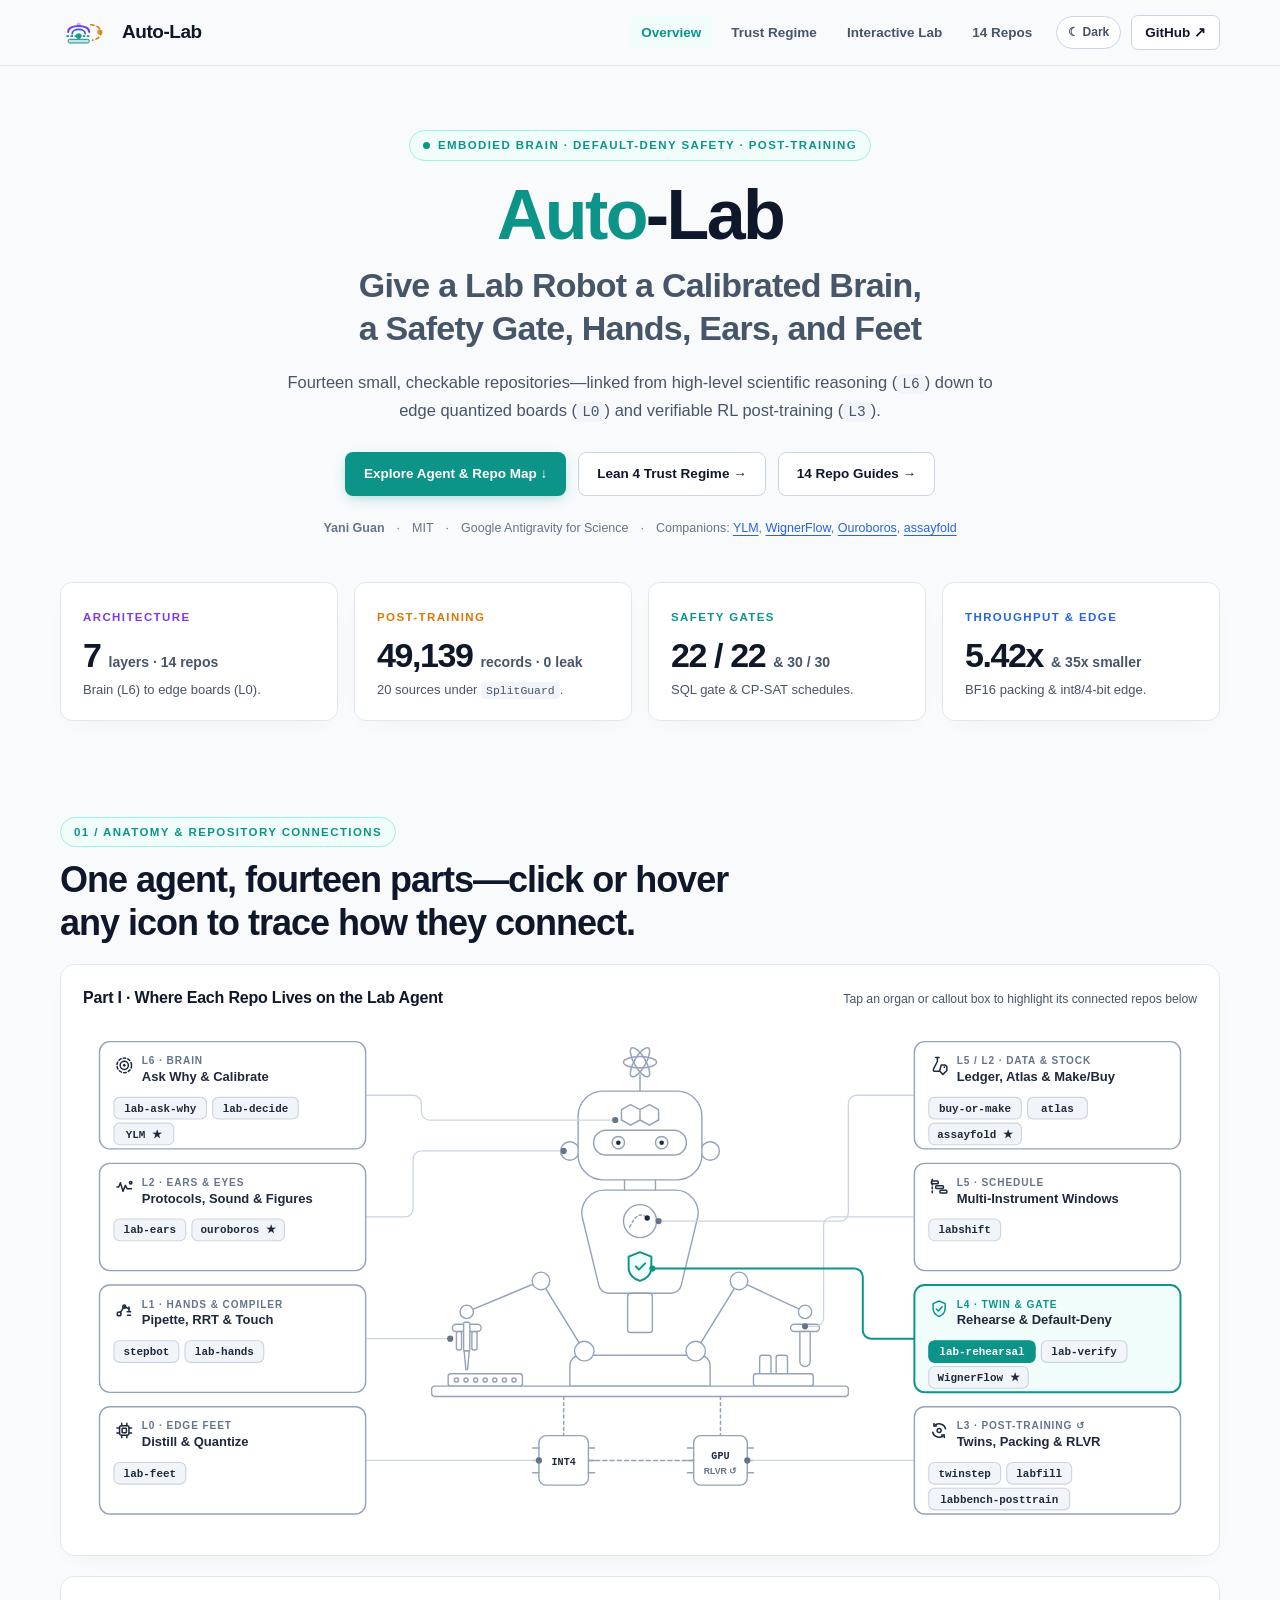
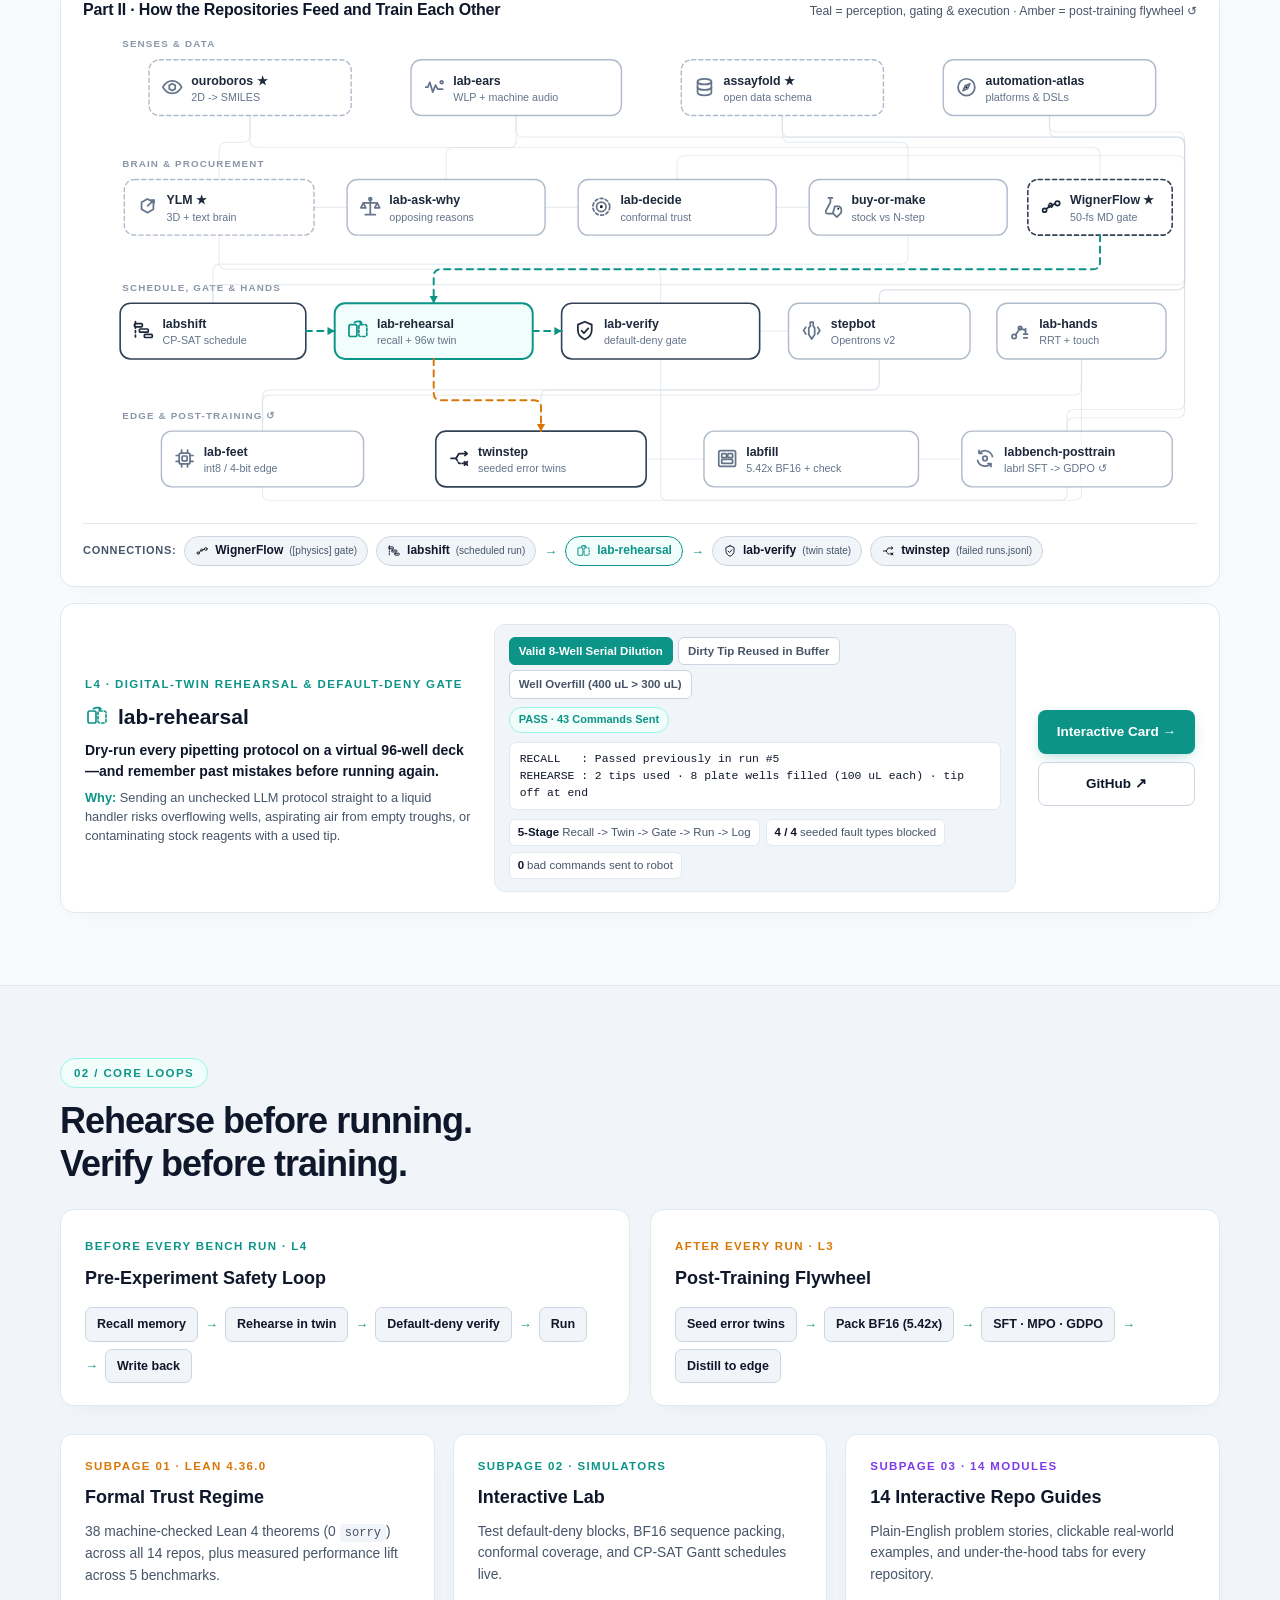
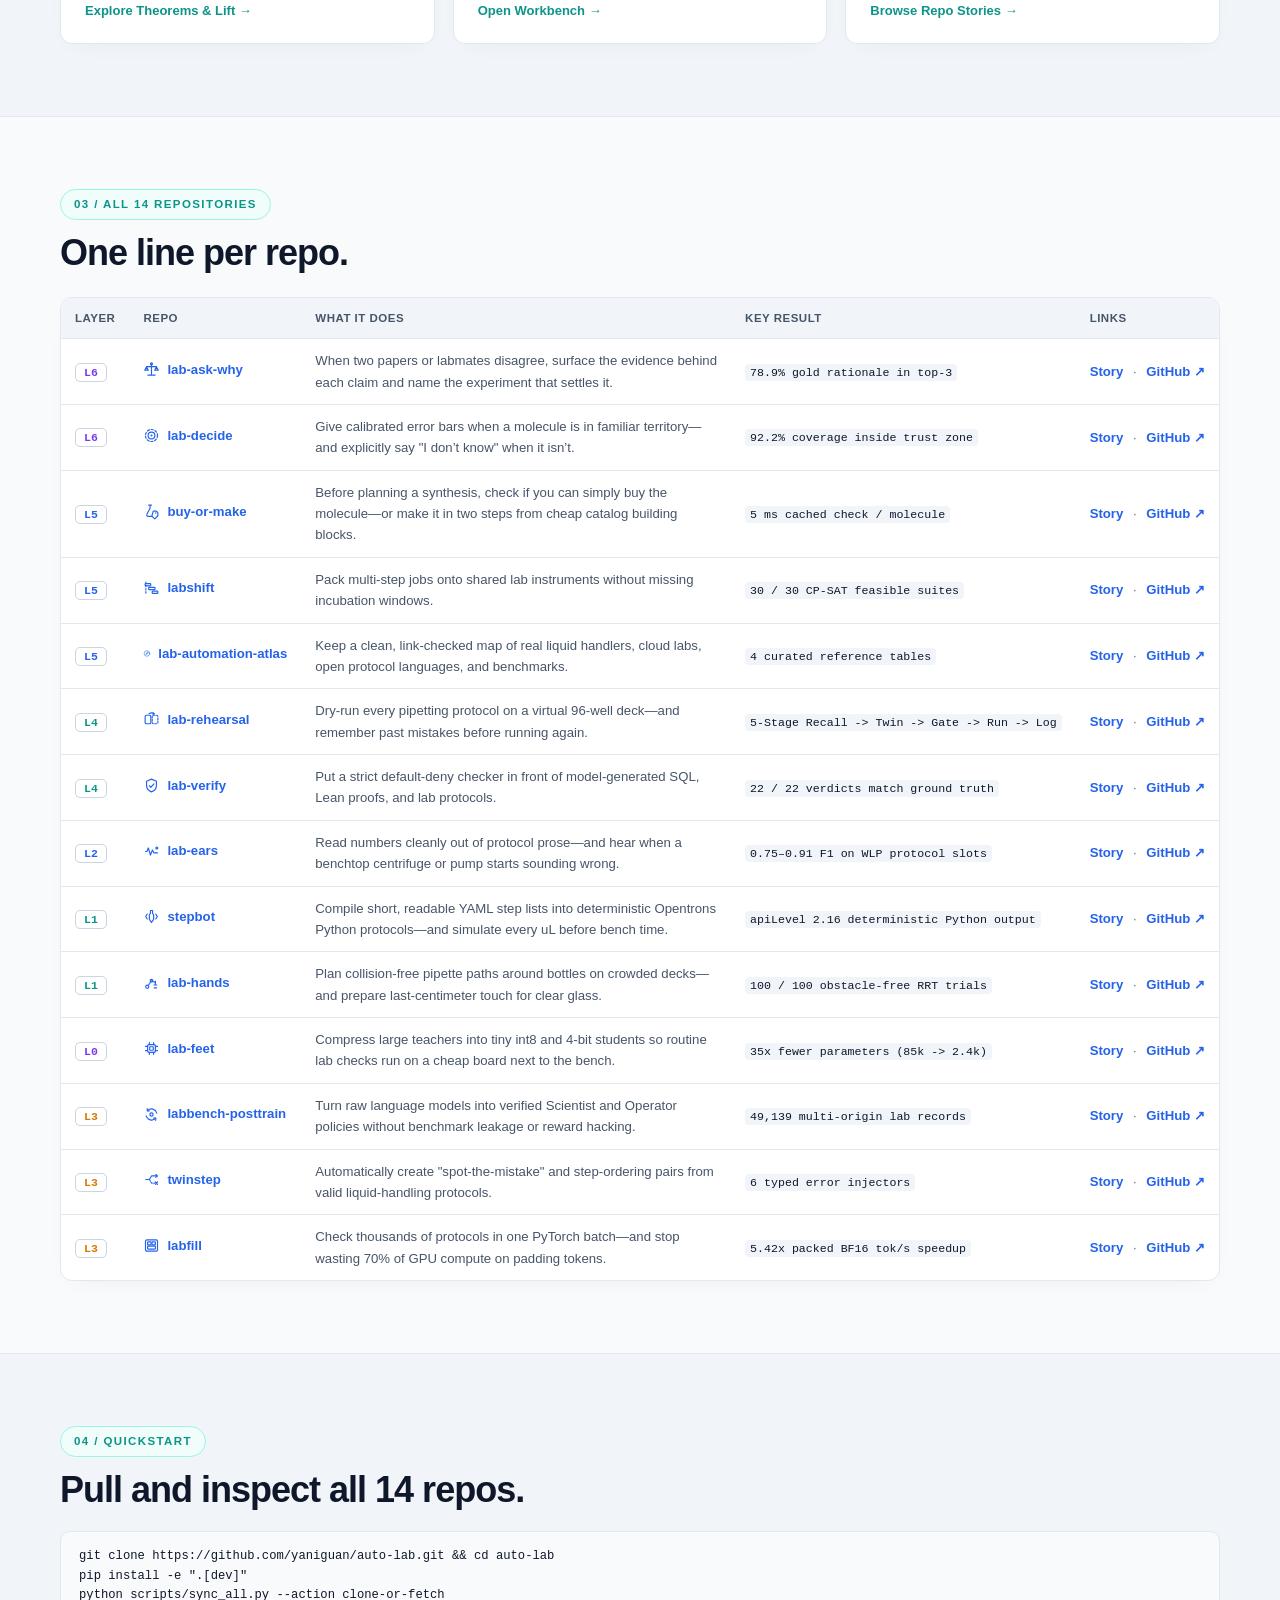
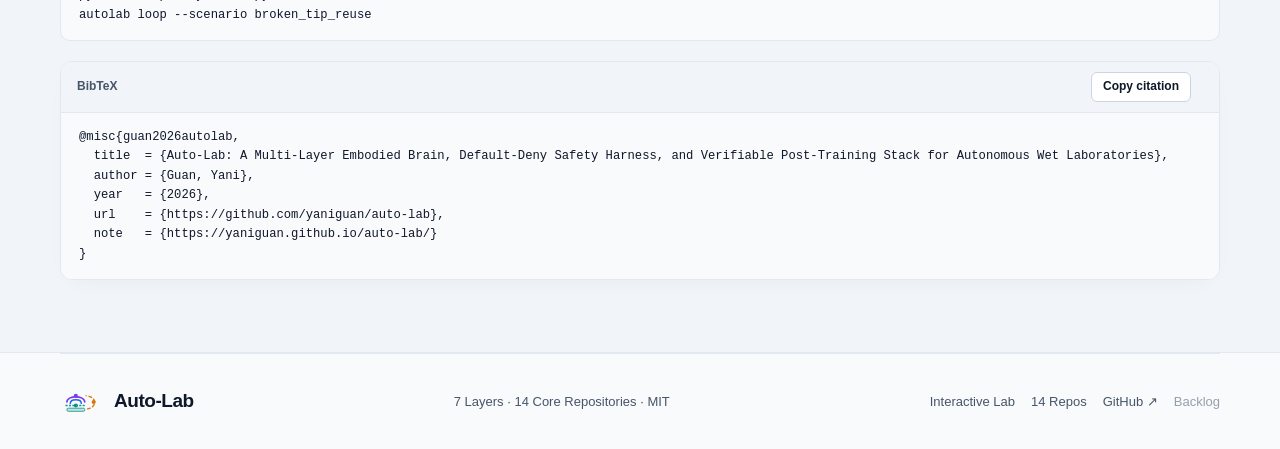
==== commit 4dabfaed: "feat(lean): formalize 14-repo AutoLabLean Trust Regime in Lean 4 and add 5-task empirical study" ====
--- a/site/index.html
+++ b/site/index.html
@@ -14,11 +14,11 @@
   <meta property="og:image" content="https://yaniguan.github.io/auto-lab/assets/autolab-poster.svg">
   <meta name="twitter:card" content="summary_large_image">
   <link rel="icon" href="assets/autolab-static.svg" type="image/svg+xml">
-  <link rel="stylesheet" href="styles.css?v=7">
-  <script defer src="shared.js?v=7"></script>
-  <script defer src="scheme_icons.js?v=7"></script>
-  <script defer src="repo_stories.js?v=7"></script>
-  <script defer src="home.js?v=7"></script>
+  <link rel="stylesheet" href="styles.css?v=8">
+  <script defer src="shared.js?v=8"></script>
+  <script defer src="scheme_icons.js?v=8"></script>
+  <script defer src="repo_stories.js?v=8"></script>
+  <script defer src="home.js?v=8"></script>
 </head>
 <body>
   <a class="skip-link" href="#main">Skip to content</a>
@@ -30,6 +30,7 @@
     </a>
     <nav aria-label="Main navigation">
       <a class="nav-link active" href="./">Overview</a>
+      <a class="nav-link" href="trust/">Trust Regime</a>
       <a class="nav-link" href="studio/">Interactive Lab</a>
       <a class="nav-link" href="repos/">14 Repos</a>
       <button type="button" class="theme-btn" id="theme-toggle" aria-label="Toggle color theme">☾ Dark</button>
@@ -50,8 +51,8 @@
       </p>
       <div class="hero-actions">
         <a class="button primary" href="#brain-stack">Explore Agent &amp; Repo Map ↓</a>
-        <a class="button secondary" href="studio/">Interactive Lab →</a>
-        <a class="button secondary" href="repos/">14 Repo Cards →</a>
+        <a class="button secondary" href="trust/">Lean 4 Trust Regime →</a>
+        <a class="button secondary" href="repos/">14 Repo Guides →</a>
       </div>
       <div class="meta-strip">
         <span><strong>Yani Guan</strong></span>
@@ -175,15 +176,21 @@
           </article>
         </div>
 
-        <div class="portal-grid" style="grid-template-columns:repeat(2, 1fr);">
+        <div class="portal-grid">
+          <a class="portal-card" href="trust/">
+            <span class="small-label amber">Subpage 01 · Lean 4.36.0</span>
+            <h3>Formal Trust Regime</h3>
+            <p>38 machine-checked Lean 4 theorems (0 <code>sorry</code>) across all 14 repos, plus measured performance lift across 5 benchmarks.</p>
+            <span class="portal-cta">Explore Theorems &amp; Lift →</span>
+          </a>
           <a class="portal-card" href="studio/">
-            <span class="small-label teal">Subpage 01</span>
+            <span class="small-label teal">Subpage 02 · Simulators</span>
             <h3>Interactive Lab</h3>
             <p>Test default-deny blocks, BF16 sequence packing, conformal coverage, and CP-SAT Gantt schedules live.</p>
             <span class="portal-cta">Open Workbench →</span>
           </a>
           <a class="portal-card" href="repos/">
-            <span class="small-label purple">Subpage 02</span>
+            <span class="small-label purple">Subpage 03 · 14 Modules</span>
             <h3>14 Interactive Repo Guides</h3>
             <p>Plain-English problem stories, clickable real-world examples, and under-the-hood tabs for every repository.</p>
             <span class="portal-cta">Browse Repo Stories →</span>
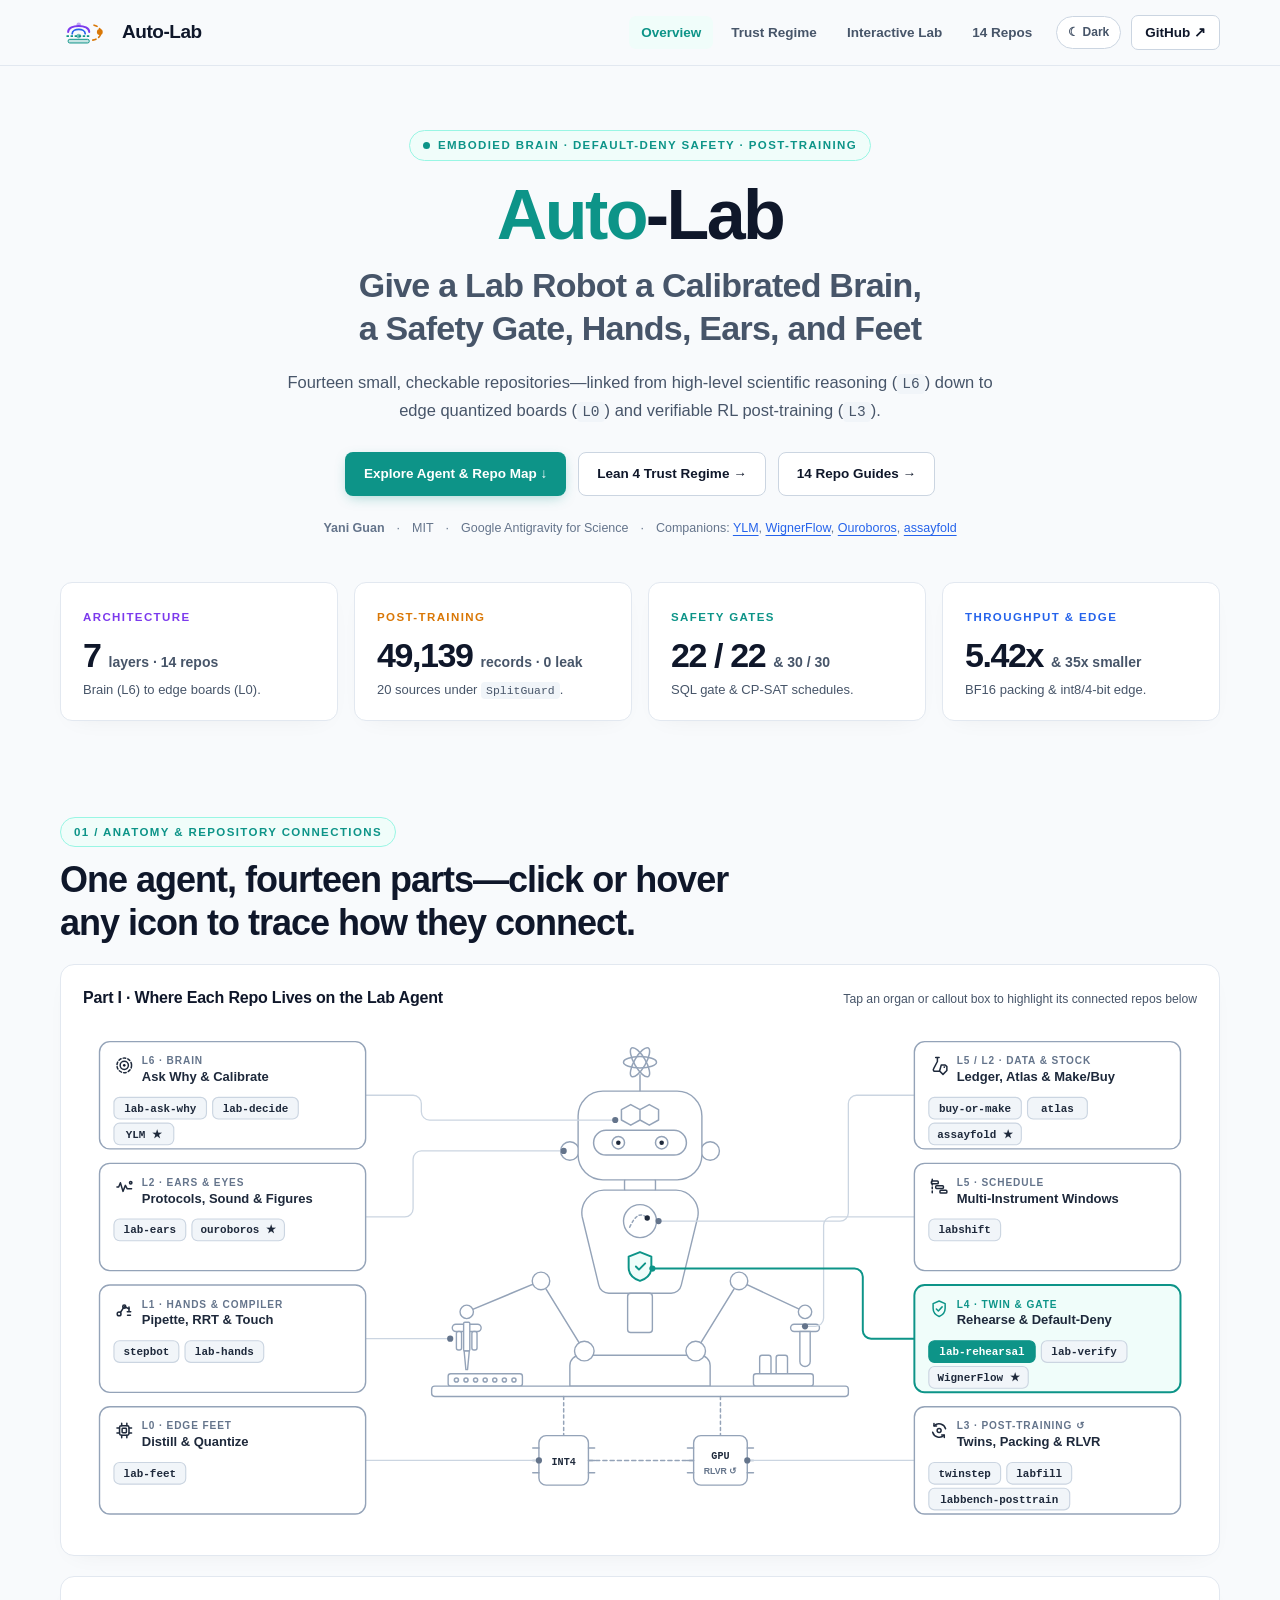
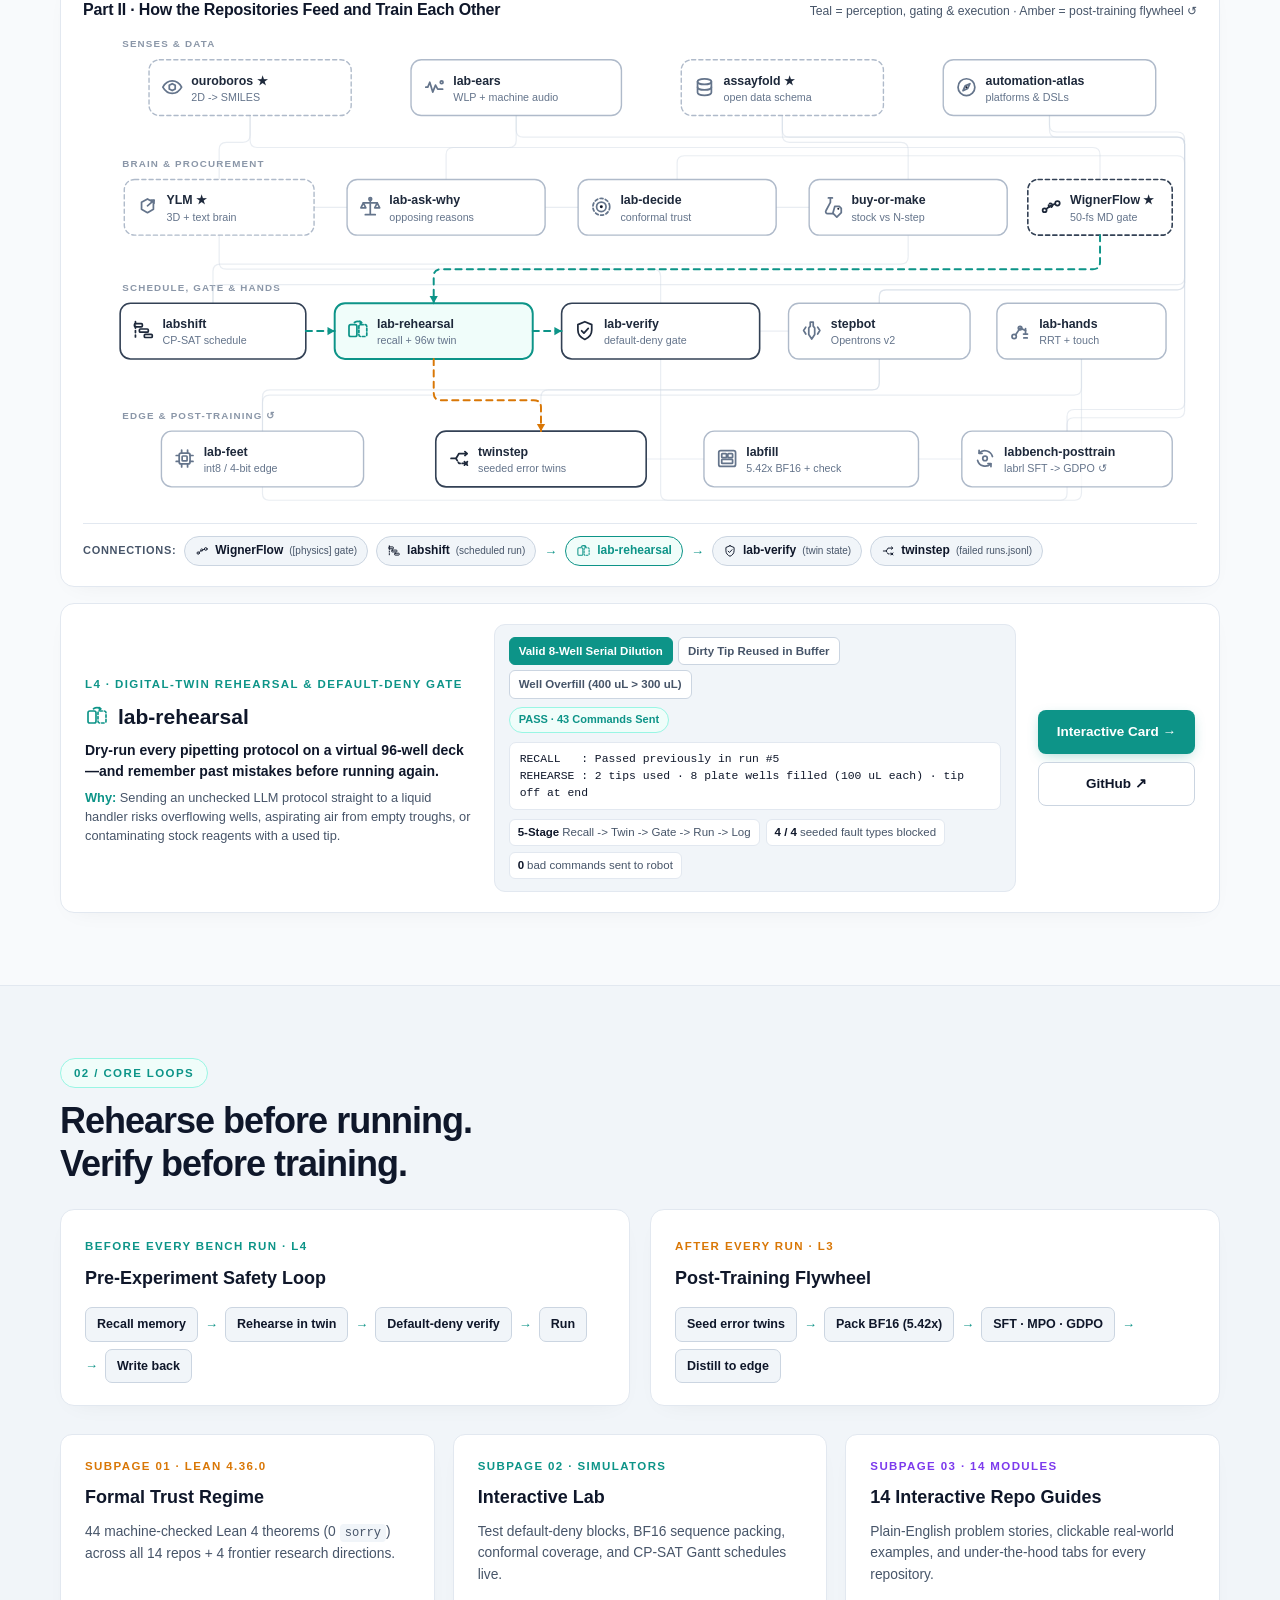
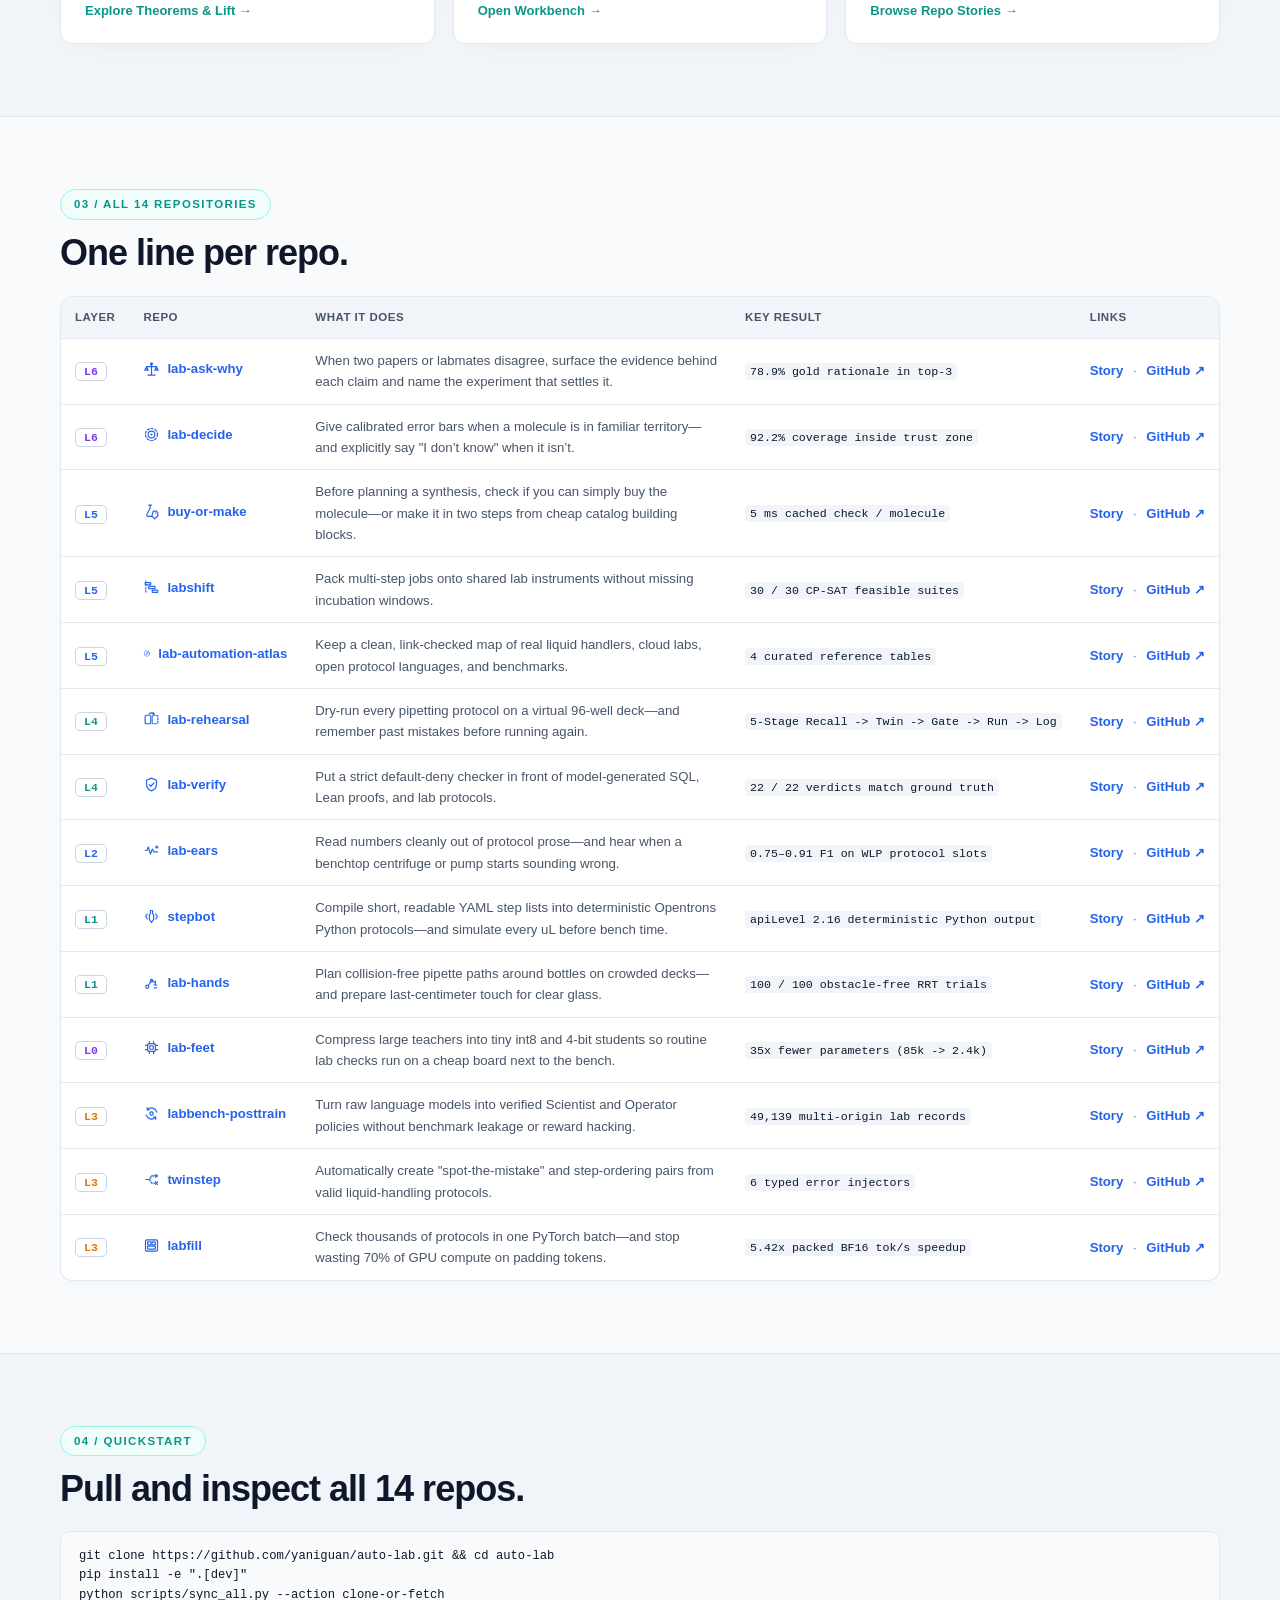
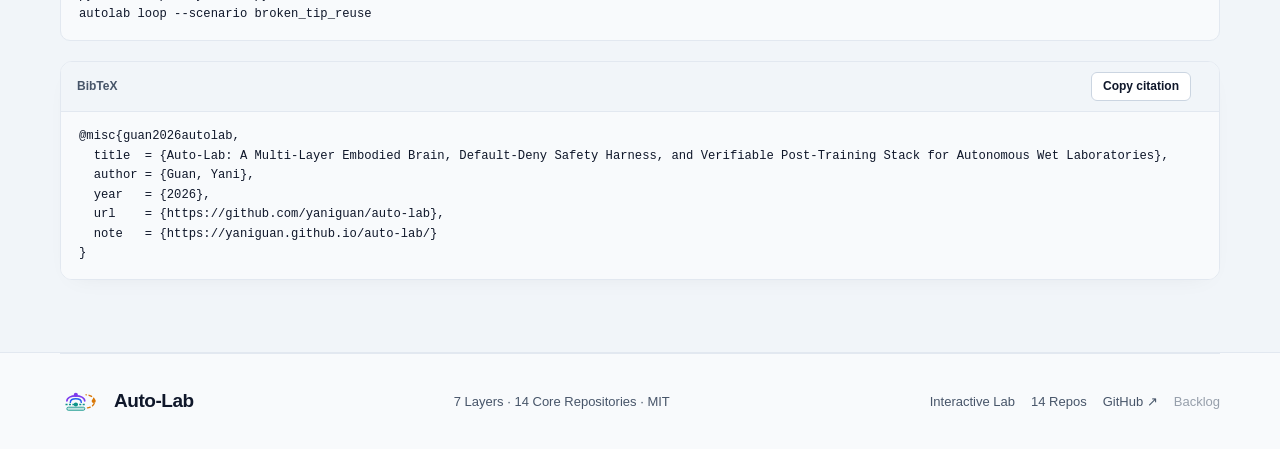
==== commit 5cb556aa: "feat(lean,benchmarks,site): add 4 novel frontier directions in AutoLabLean (44 theorems, 0 sorry)" ====
--- a/site/index.html
+++ b/site/index.html
@@ -180,7 +180,7 @@
           <a class="portal-card" href="trust/">
             <span class="small-label amber">Subpage 01 · Lean 4.36.0</span>
             <h3>Formal Trust Regime</h3>
-            <p>38 machine-checked Lean 4 theorems (0 <code>sorry</code>) across all 14 repos, plus measured performance lift across 5 benchmarks.</p>
+            <p>44 machine-checked Lean 4 theorems (0 <code>sorry</code>) across all 14 repos + 4 frontier research directions.</p>
             <span class="portal-cta">Explore Theorems &amp; Lift →</span>
           </a>
           <a class="portal-card" href="studio/">
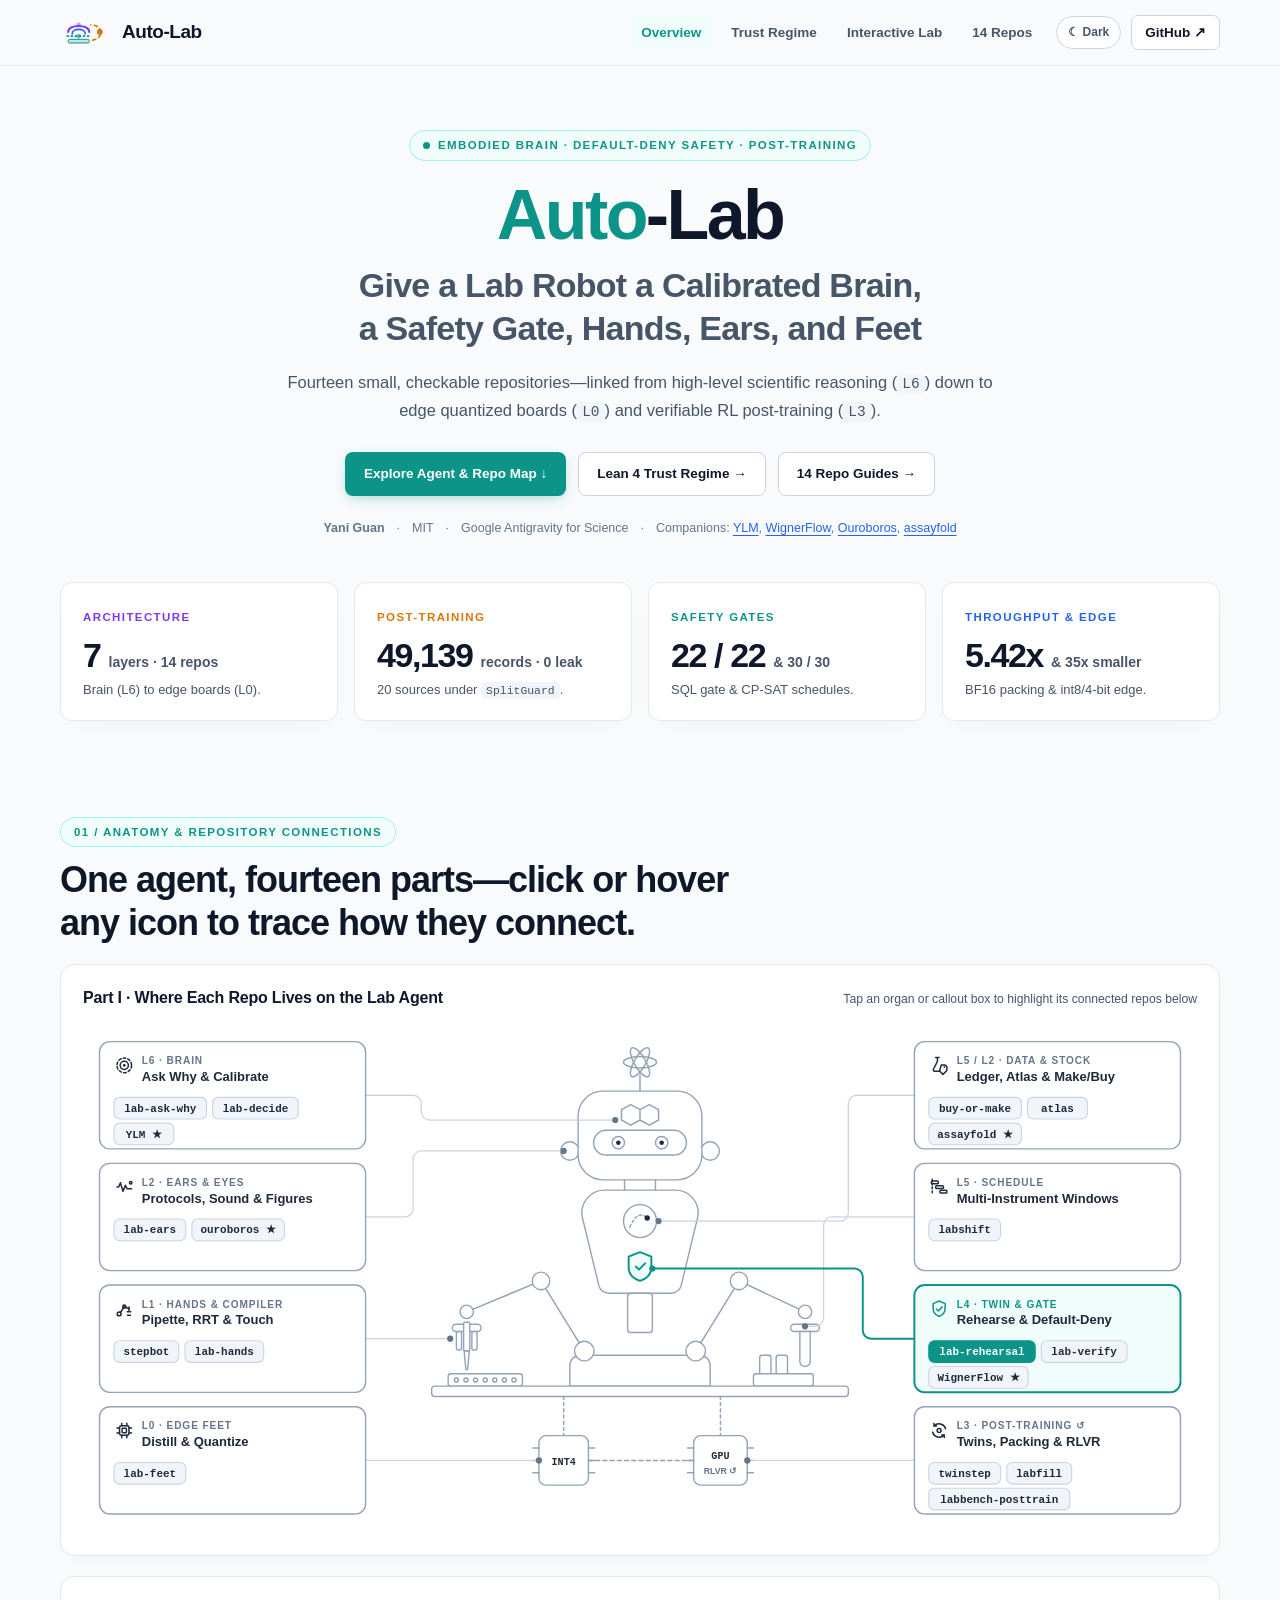
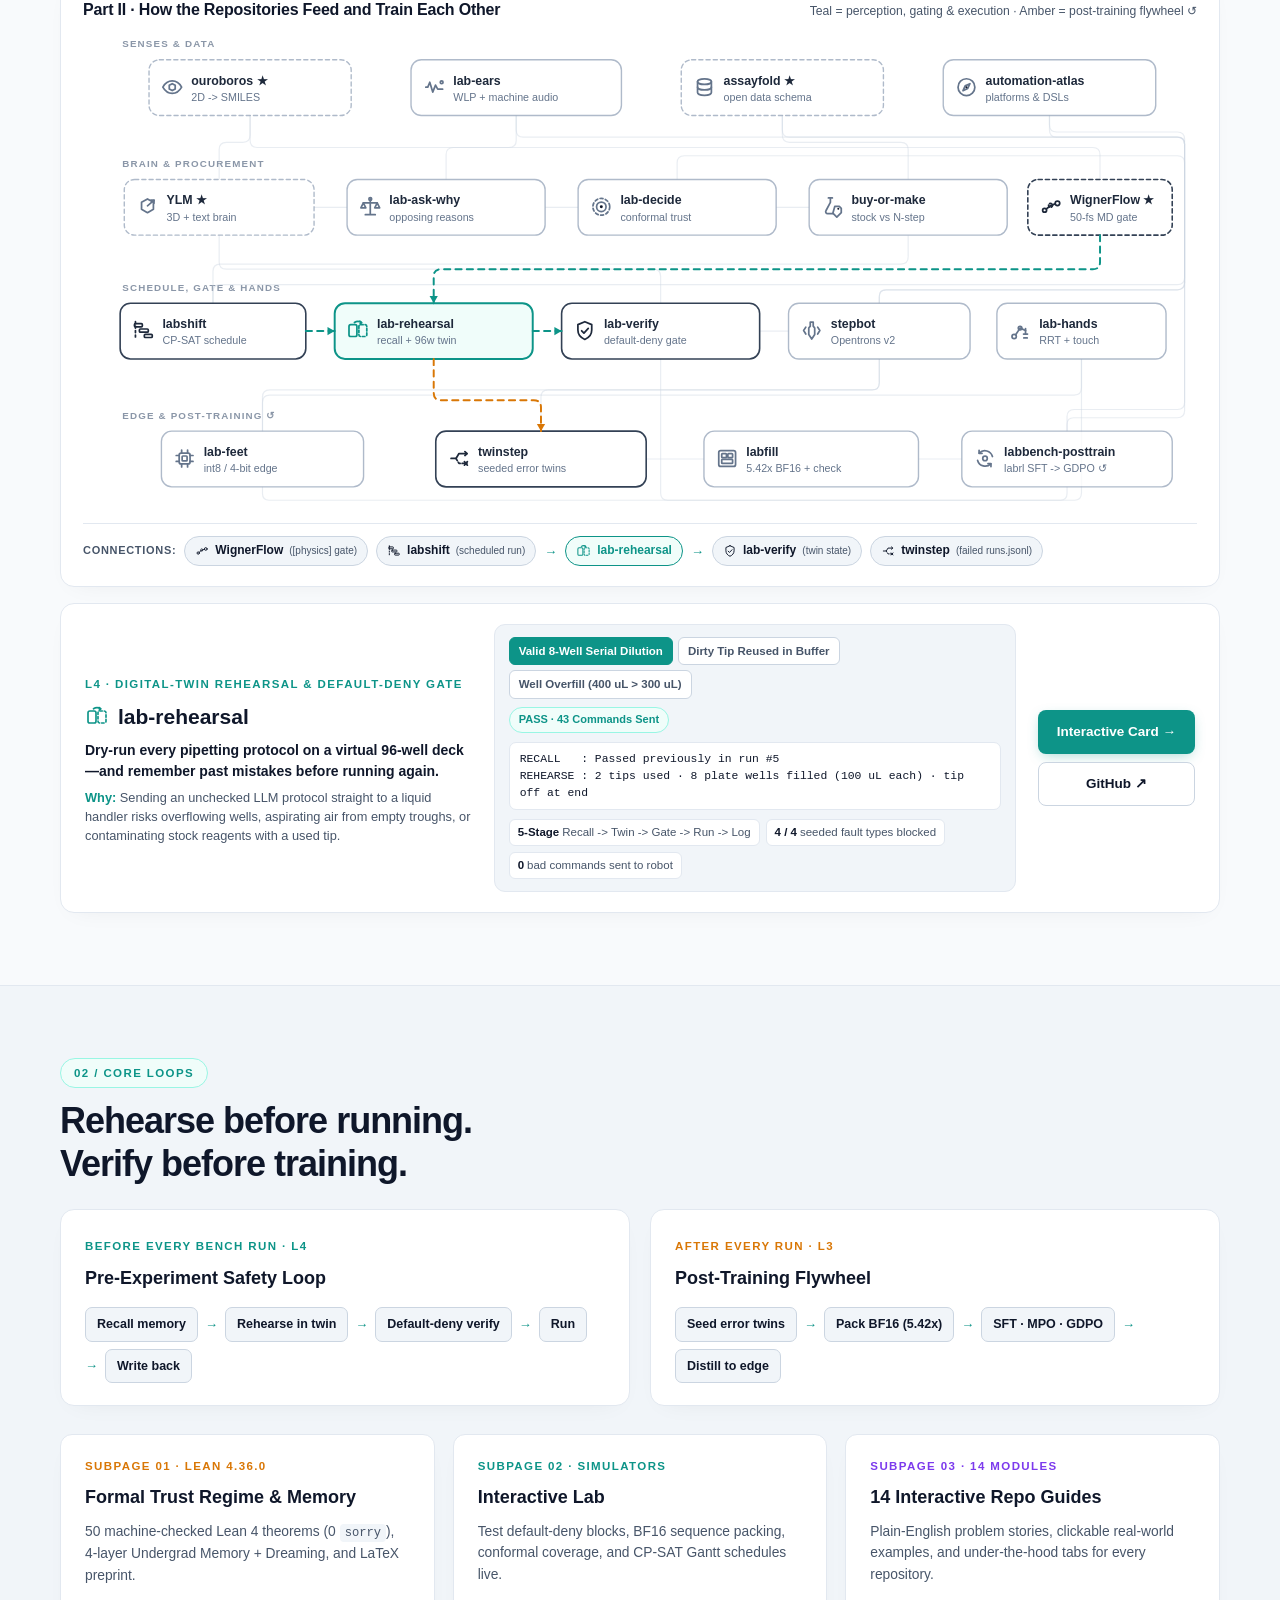
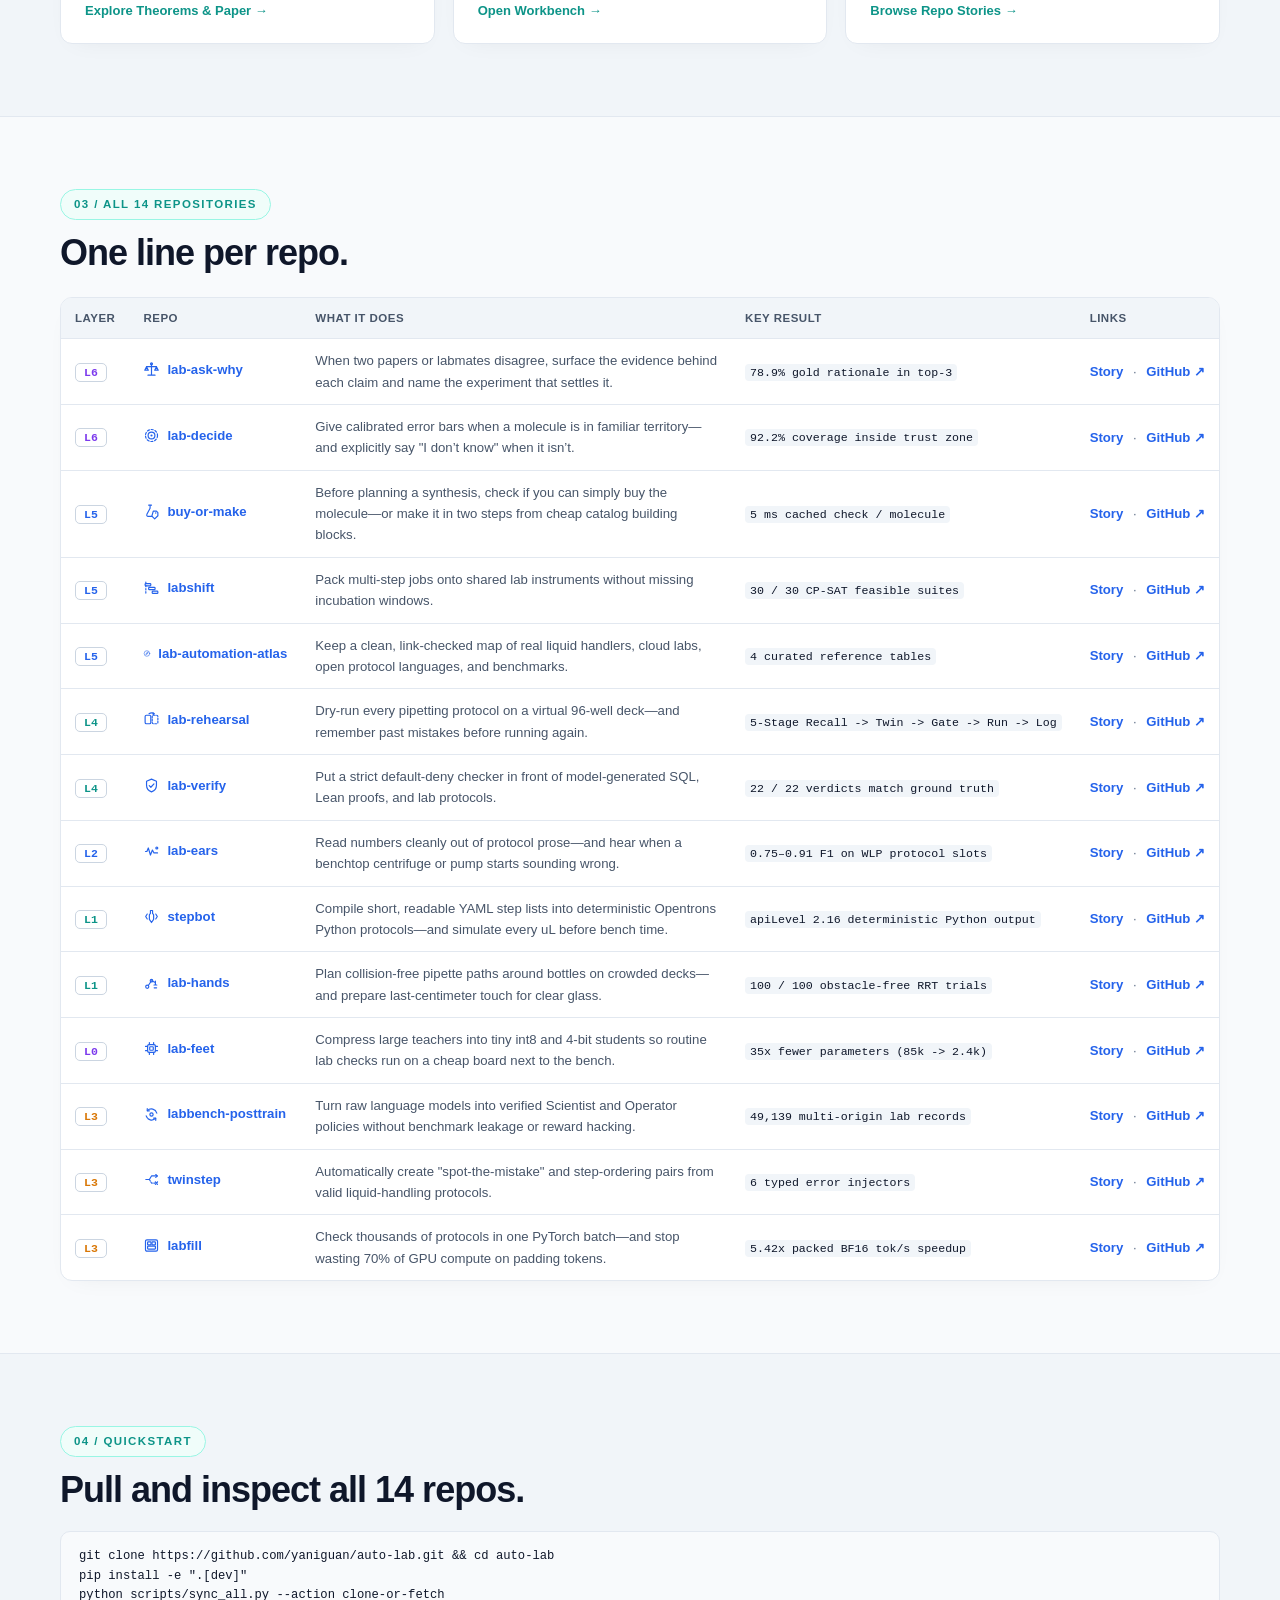
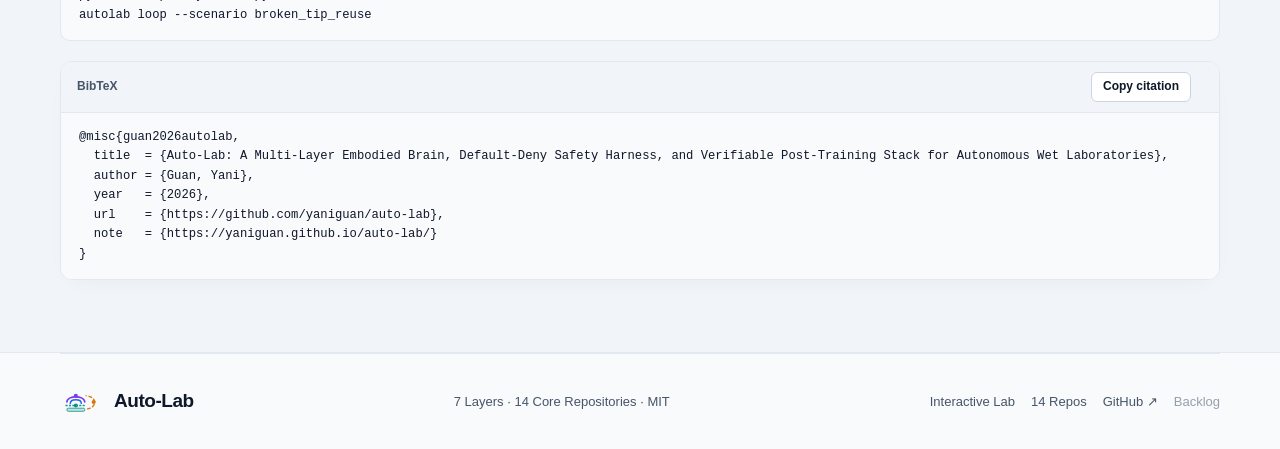
==== commit e30ce4bf: "feat(lean,memory,paper,site): add 4-layer undergrad agent memory, 20-idea benchmark, and arXiv prepr" ====
--- a/site/index.html
+++ b/site/index.html
@@ -179,9 +179,9 @@
         <div class="portal-grid">
           <a class="portal-card" href="trust/">
             <span class="small-label amber">Subpage 01 · Lean 4.36.0</span>
-            <h3>Formal Trust Regime</h3>
-            <p>44 machine-checked Lean 4 theorems (0 <code>sorry</code>) across all 14 repos + 4 frontier research directions.</p>
-            <span class="portal-cta">Explore Theorems &amp; Lift →</span>
+            <h3>Formal Trust Regime &amp; Memory</h3>
+            <p>50 machine-checked Lean 4 theorems (0 <code>sorry</code>), 4-layer Undergrad Memory + Dreaming, and LaTeX preprint.</p>
+            <span class="portal-cta">Explore Theorems &amp; Paper →</span>
           </a>
           <a class="portal-card" href="studio/">
             <span class="small-label teal">Subpage 02 · Simulators</span>
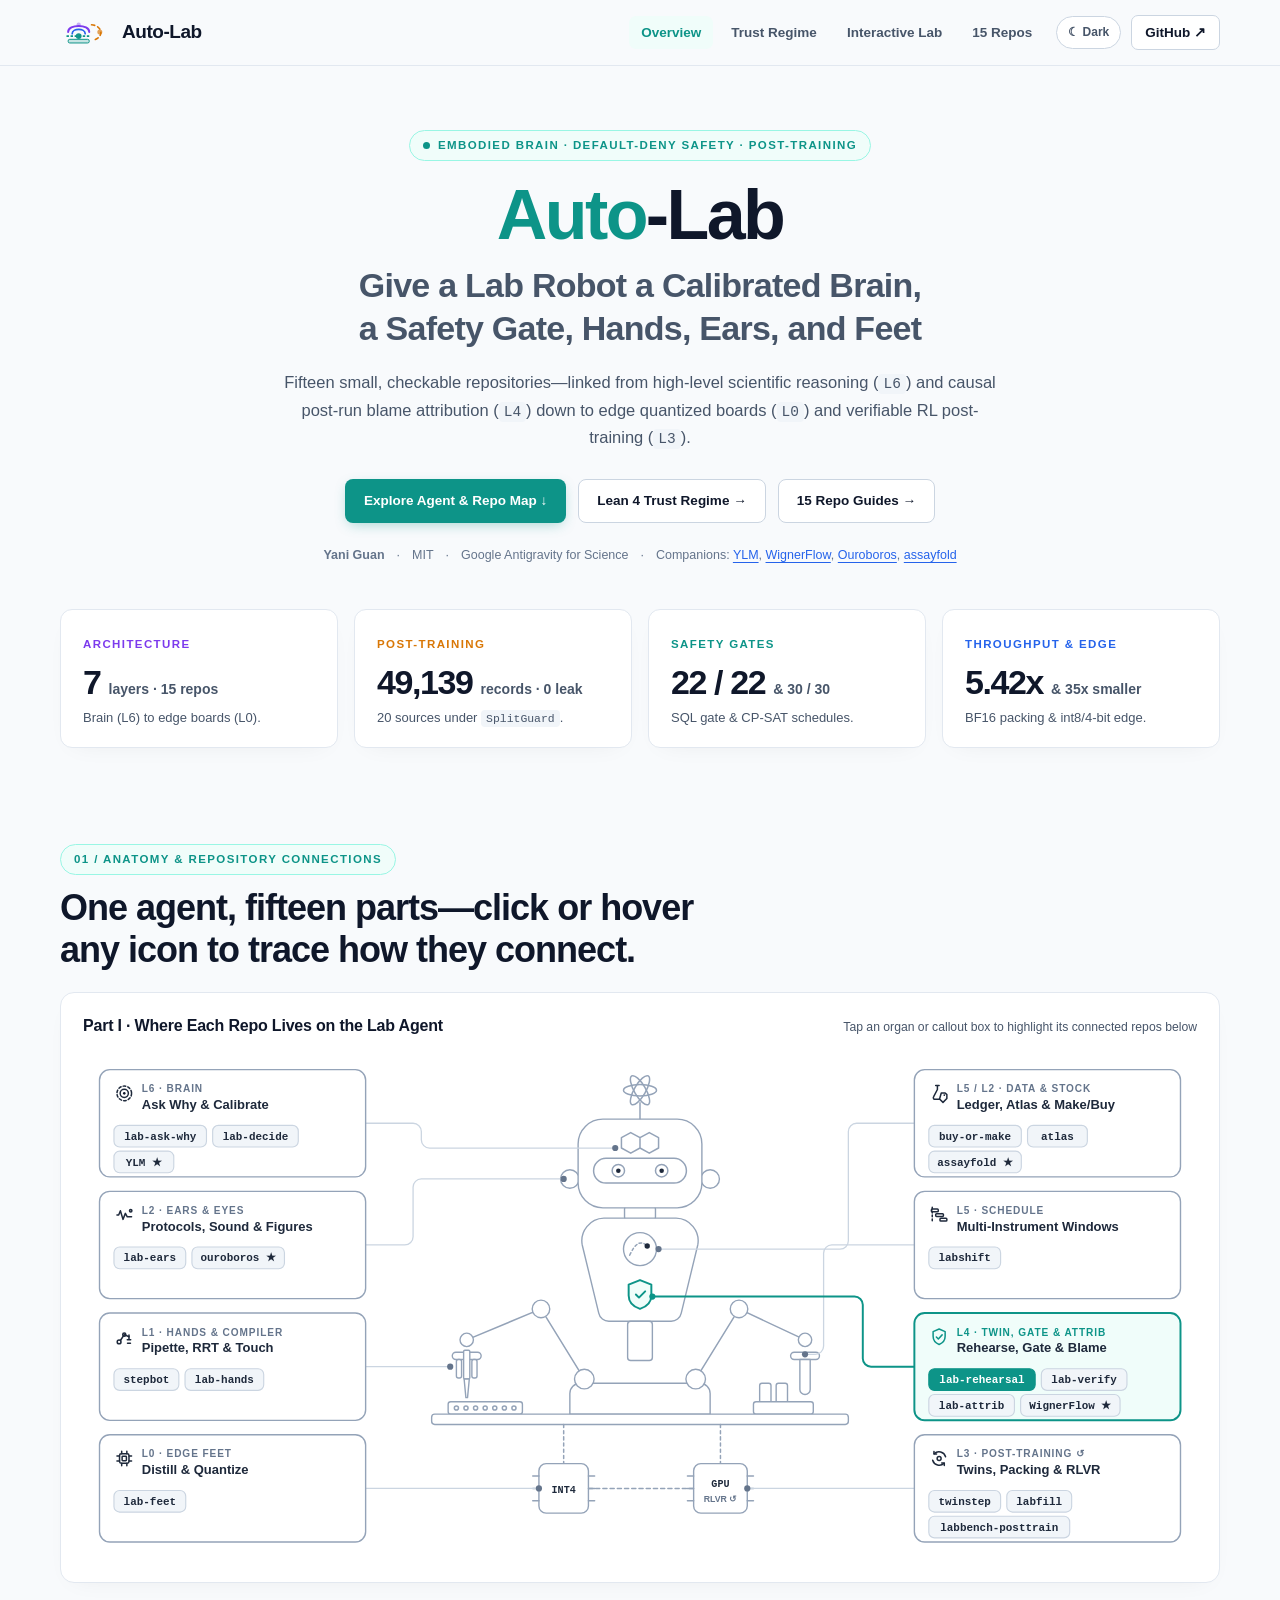
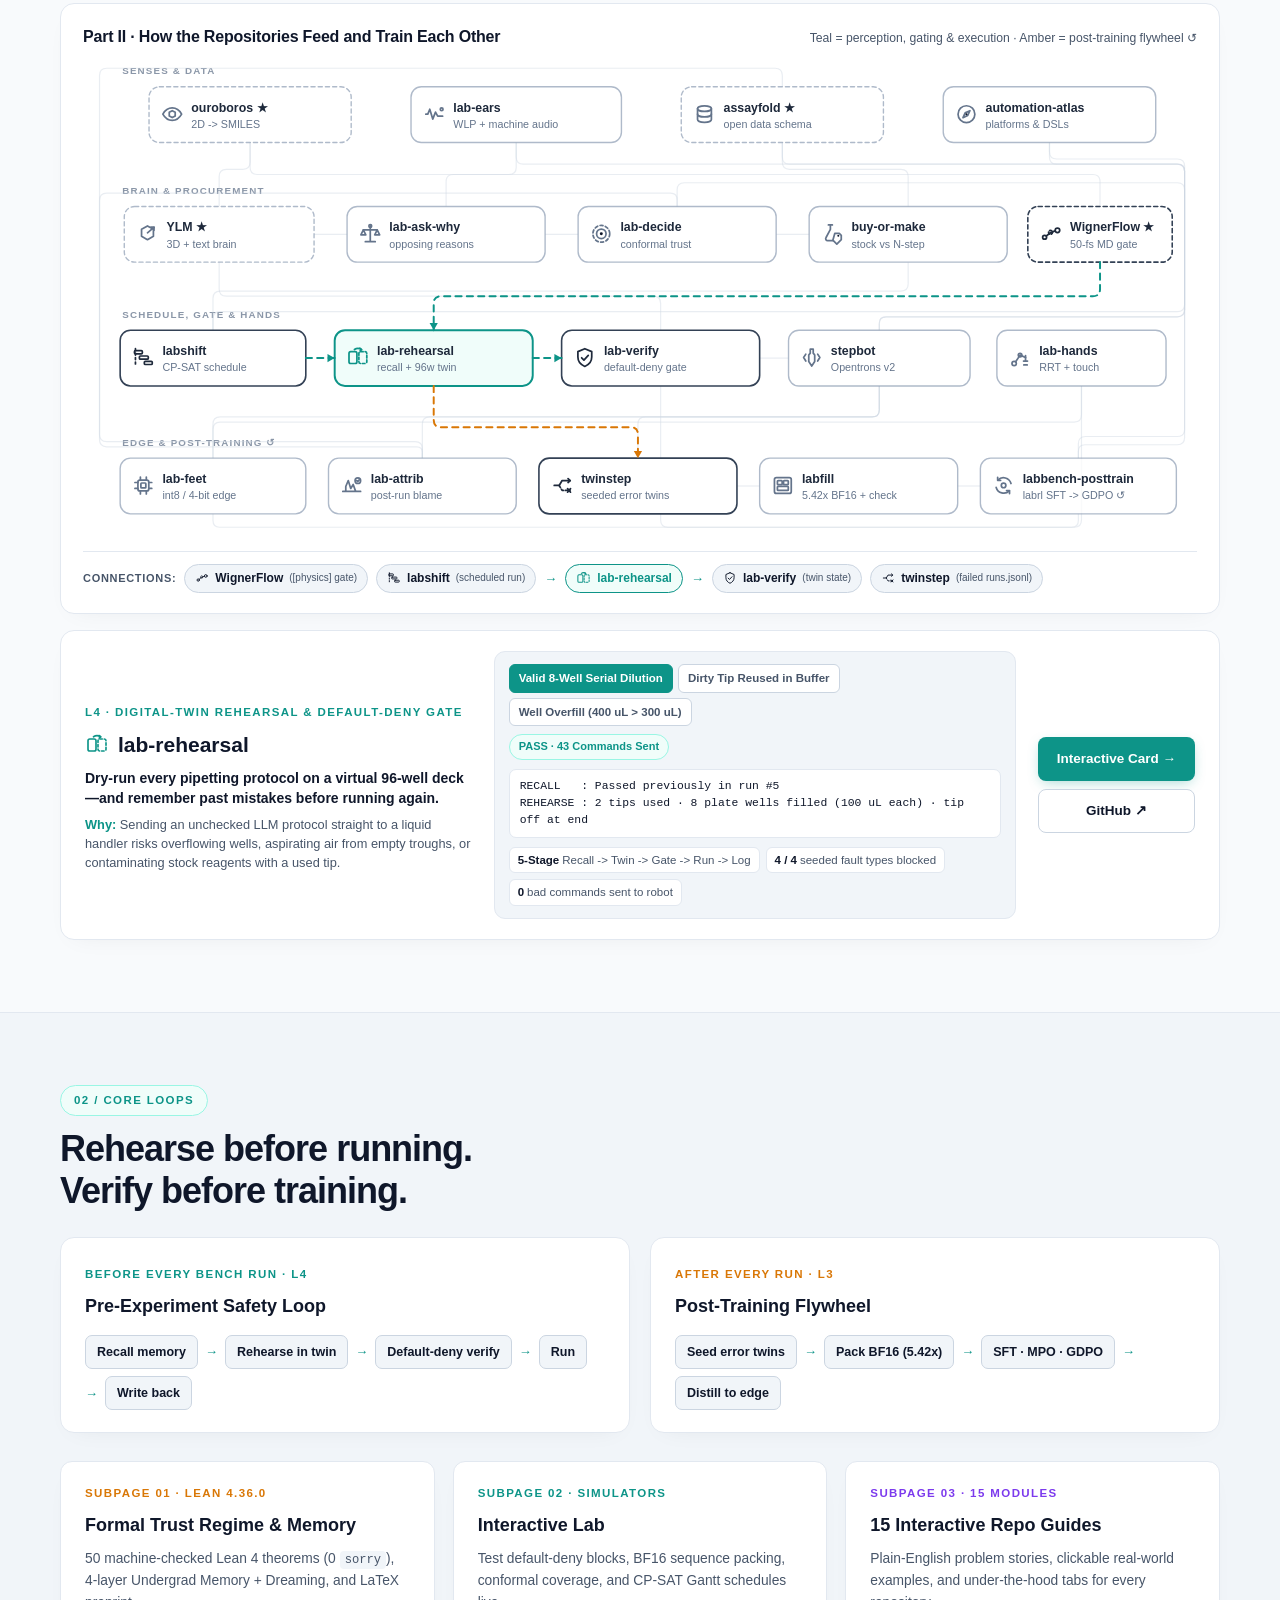
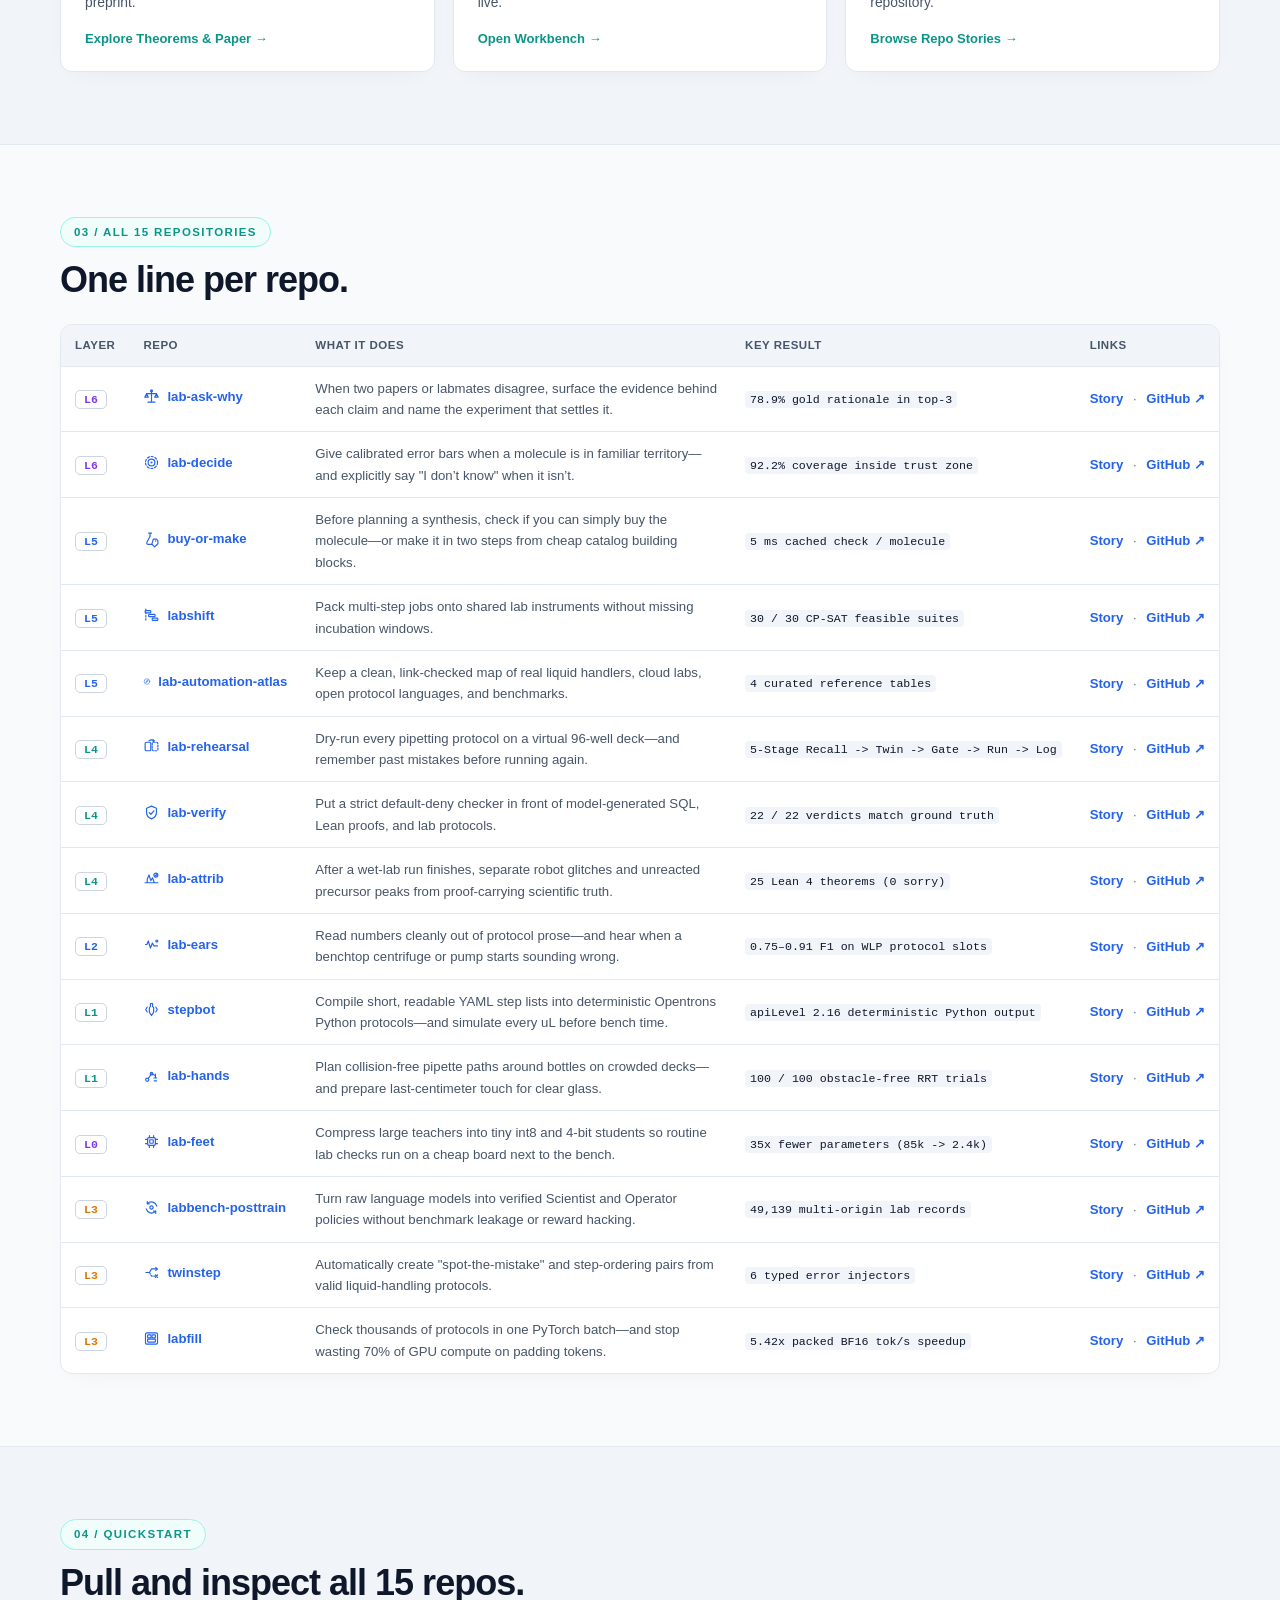
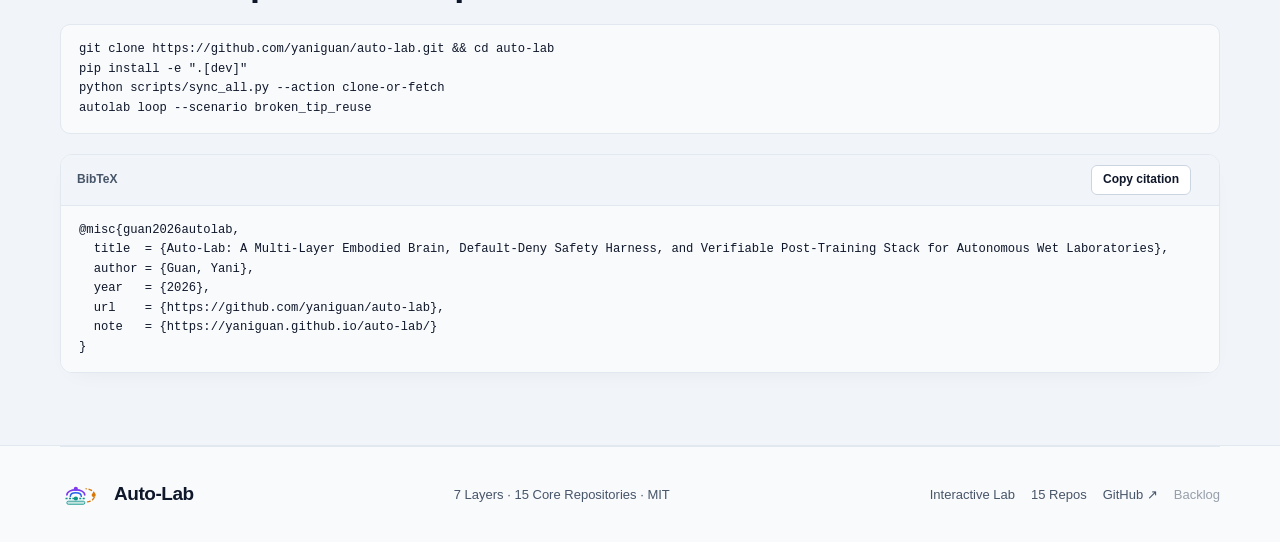
==== commit f5d7c840: "feat(hub): register 15th core repo lab-attrib, add monograph PDF, and test lean-mcp/v1 cross-repo wi" ====
--- a/site/index.html
+++ b/site/index.html
@@ -5,20 +5,20 @@
   <meta name="viewport" content="width=device-width,initial-scale=1">
   <meta name="theme-color" content="#f8fafc">
   <title>Auto-Lab — Embodied Brain, Safety Gate &amp; Post-Training</title>
-  <meta name="description" content="Fourteen modular repositories giving a wet-lab robot a calibrated brain, a default-deny safety gate, ears, hands, edge feet, and verifiable RL post-training.">
+  <meta name="description" content="Fifteen modular repositories giving a wet-lab robot a calibrated brain, a default-deny safety gate, causal negative-result attribution, ears, hands, edge feet, and verifiable RL post-training.">
   <link rel="canonical" href="https://yaniguan.github.io/auto-lab/">
   <meta property="og:type" content="website">
   <meta property="og:title" content="Auto-Lab — Embodied Lab Brain &amp; Post-Training">
-  <meta property="og:description" content="7 layers, 14 repositories, default-deny gates, and RLVR post-training.">
+  <meta property="og:description" content="7 layers, 15 repositories, default-deny gates, Lean 4 Trust Regime, and RLVR post-training.">
   <meta property="og:url" content="https://yaniguan.github.io/auto-lab/">
   <meta property="og:image" content="https://yaniguan.github.io/auto-lab/assets/autolab-poster.svg">
   <meta name="twitter:card" content="summary_large_image">
   <link rel="icon" href="assets/autolab-static.svg" type="image/svg+xml">
-  <link rel="stylesheet" href="styles.css?v=8">
-  <script defer src="shared.js?v=8"></script>
-  <script defer src="scheme_icons.js?v=8"></script>
-  <script defer src="repo_stories.js?v=8"></script>
-  <script defer src="home.js?v=8"></script>
+  <link rel="stylesheet" href="styles.css?v=11">
+  <script defer src="shared.js?v=11"></script>
+  <script defer src="scheme_icons.js?v=11"></script>
+  <script defer src="repo_stories.js?v=11"></script>
+  <script defer src="home.js?v=11"></script>
 </head>
 <body>
   <a class="skip-link" href="#main">Skip to content</a>
@@ -32,7 +32,7 @@
       <a class="nav-link active" href="./">Overview</a>
       <a class="nav-link" href="trust/">Trust Regime</a>
       <a class="nav-link" href="studio/">Interactive Lab</a>
-      <a class="nav-link" href="repos/">14 Repos</a>
+      <a class="nav-link" href="repos/">15 Repos</a>
       <button type="button" class="theme-btn" id="theme-toggle" aria-label="Toggle color theme">☾ Dark</button>
       <a class="nav-cta" href="https://github.com/yaniguan/auto-lab" target="_blank" rel="noopener">GitHub ↗</a>
     </nav>
@@ -47,12 +47,12 @@
         <span class="hero-title">Give a Lab Robot a Calibrated Brain, a Safety Gate, Hands, Ears, and Feet</span>
       </h1>
       <p class="hero-deck">
-        Fourteen small, checkable repositories—linked from high-level scientific reasoning (<code>L6</code>) down to edge quantized boards (<code>L0</code>) and verifiable RL post-training (<code>L3</code>).
+        Fifteen small, checkable repositories—linked from high-level scientific reasoning (<code>L6</code>) and causal post-run blame attribution (<code>L4</code>) down to edge quantized boards (<code>L0</code>) and verifiable RL post-training (<code>L3</code>).
       </p>
       <div class="hero-actions">
         <a class="button primary" href="#brain-stack">Explore Agent &amp; Repo Map ↓</a>
         <a class="button secondary" href="trust/">Lean 4 Trust Regime →</a>
-        <a class="button secondary" href="repos/">14 Repo Guides →</a>
+        <a class="button secondary" href="repos/">15 Repo Guides →</a>
       </div>
       <div class="meta-strip">
         <span><strong>Yani Guan</strong></span>
@@ -70,7 +70,7 @@
       <div class="metric-strip">
         <a class="metric-card" href="#brain-stack">
           <span class="small-label purple">Architecture</span>
-          <div class="metric-big"><strong>7</strong> <span>layers · 14 repos</span></div>
+          <div class="metric-big"><strong>7</strong> <span>layers · 15 repos</span></div>
           <p>Brain (L6) to edge boards (L0).</p>
         </a>
         <a class="metric-card" href="studio/#posttrain">
@@ -95,7 +95,7 @@
     <section class="section wrap" id="brain-stack">
       <div class="section-heading" style="margin-bottom:20px;">
         <p class="eyebrow">01 / Anatomy &amp; Repository Connections</p>
-        <h2>One agent, fourteen parts—click or hover any icon to trace how they connect.</h2>
+        <h2>One agent, fifteen parts—click or hover any icon to trace how they connect.</h2>
       </div>
 
       <!-- Sketch Figure A: Two-Armed Lab Agent Line Drawing -->
@@ -190,8 +190,8 @@
             <span class="portal-cta">Open Workbench →</span>
           </a>
           <a class="portal-card" href="repos/">
-            <span class="small-label purple">Subpage 03 · 14 Modules</span>
-            <h3>14 Interactive Repo Guides</h3>
+            <span class="small-label purple">Subpage 03 · 15 Modules</span>
+            <h3>15 Interactive Repo Guides</h3>
             <p>Plain-English problem stories, clickable real-world examples, and under-the-hood tabs for every repository.</p>
             <span class="portal-cta">Browse Repo Stories →</span>
           </a>
@@ -199,10 +199,10 @@
       </div>
     </section>
 
-    <!-- 03 / Clean 14-Repository Directory Table -->
+    <!-- 03 / Clean 15-Repository Directory Table -->
     <section class="section wrap" id="directory">
       <div class="section-heading" style="margin-bottom:22px;">
-        <p class="eyebrow">03 / All 14 Repositories</p>
+        <p class="eyebrow">03 / All 15 Repositories</p>
         <h2>One line per repo.</h2>
       </div>
 
@@ -227,7 +227,7 @@
       <div class="wrap">
         <div class="section-heading" style="margin-bottom:20px;">
           <p class="eyebrow">04 / Quickstart</p>
-          <h2>Pull and inspect all 14 repos.</h2>
+          <h2>Pull and inspect all 15 repos.</h2>
         </div>
 
         <pre class="code-block">git clone https://github.com/yaniguan/auto-lab.git &amp;&amp; cd auto-lab
@@ -258,10 +258,10 @@
       <img src="assets/autolab-static.svg" width="44" height="22" alt="">
       <span>Auto-Lab</span>
     </a>
-    <p>7 Layers · 14 Core Repositories · MIT</p>
+    <p>7 Layers · 15 Core Repositories · MIT</p>
     <div style="display:flex;gap:16px;">
       <a href="studio/">Interactive Lab</a>
-      <a href="repos/">14 Repos</a>
+      <a href="repos/">15 Repos</a>
       <a href="https://github.com/yaniguan/auto-lab" target="_blank" rel="noopener">GitHub ↗</a>
       <a href="audit/" style="opacity:0.55;" title="Internal maintainer issue backlog">Backlog</a>
     </div>
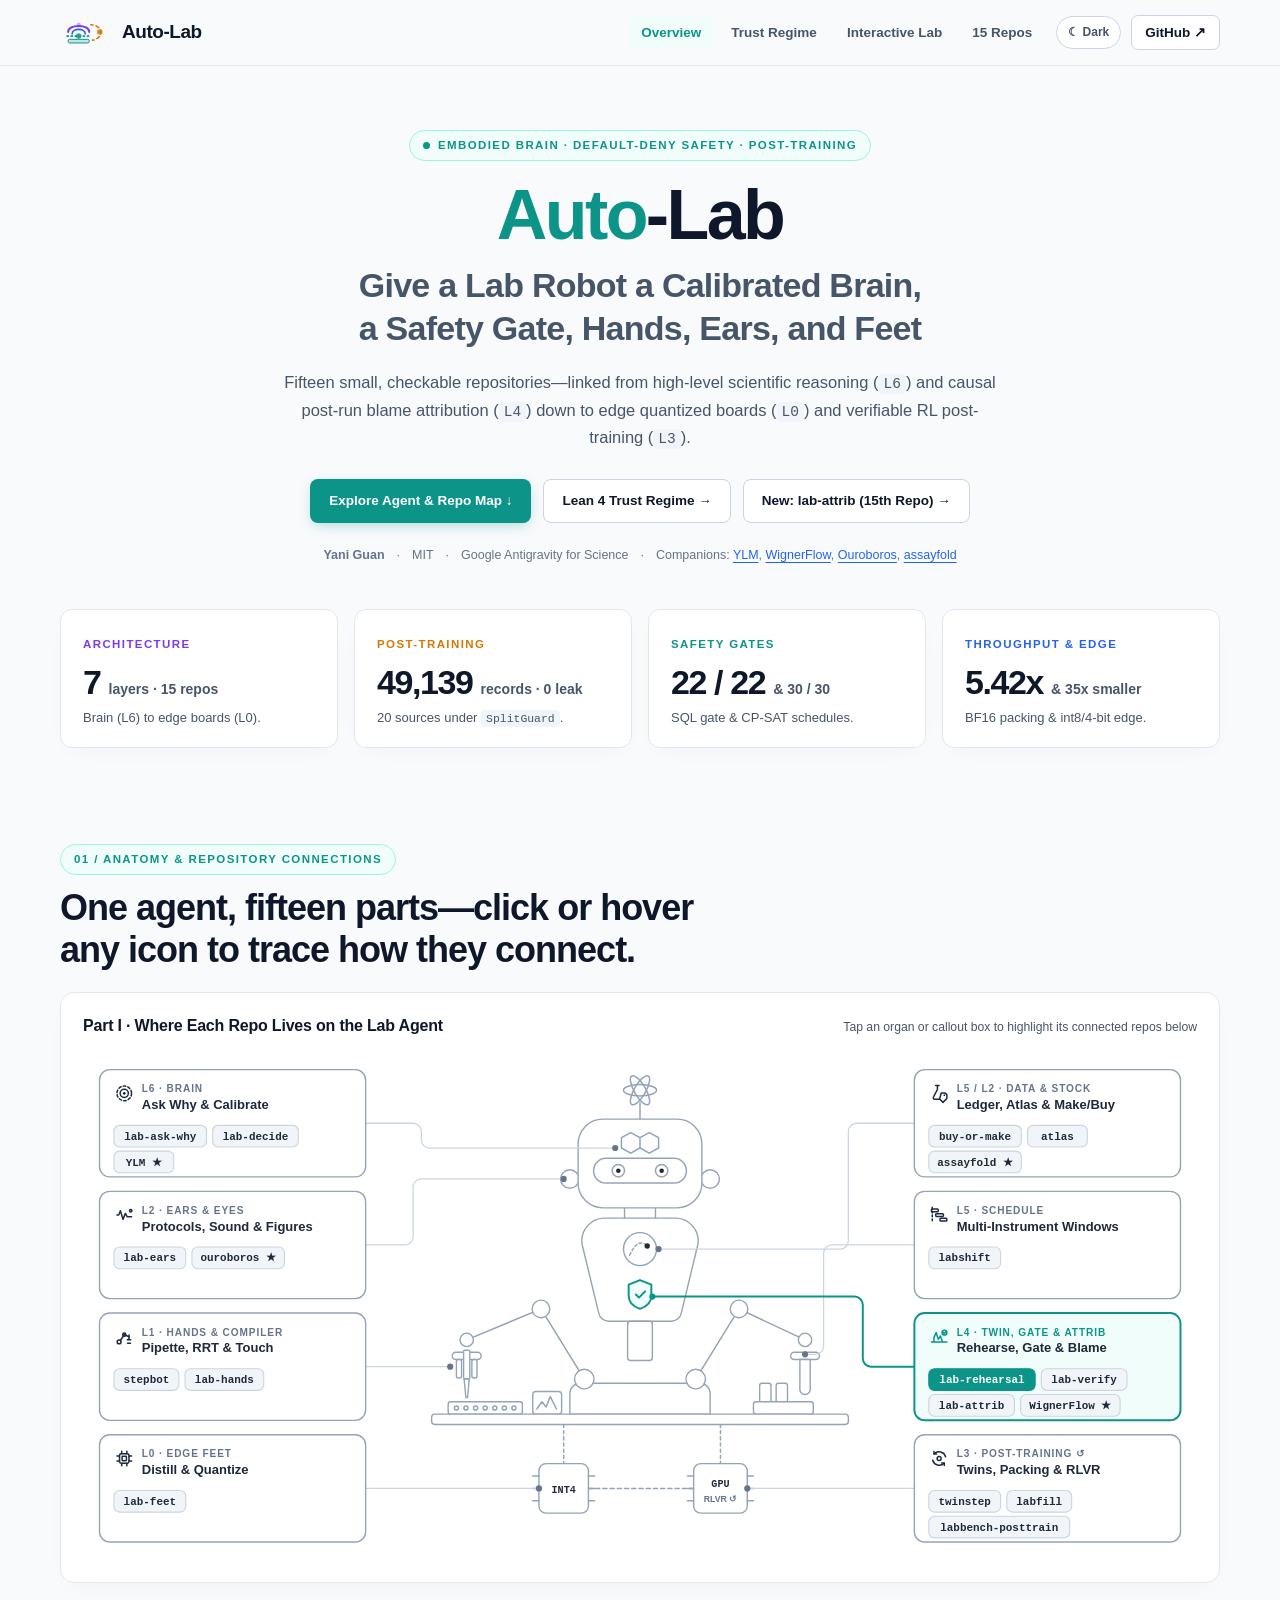
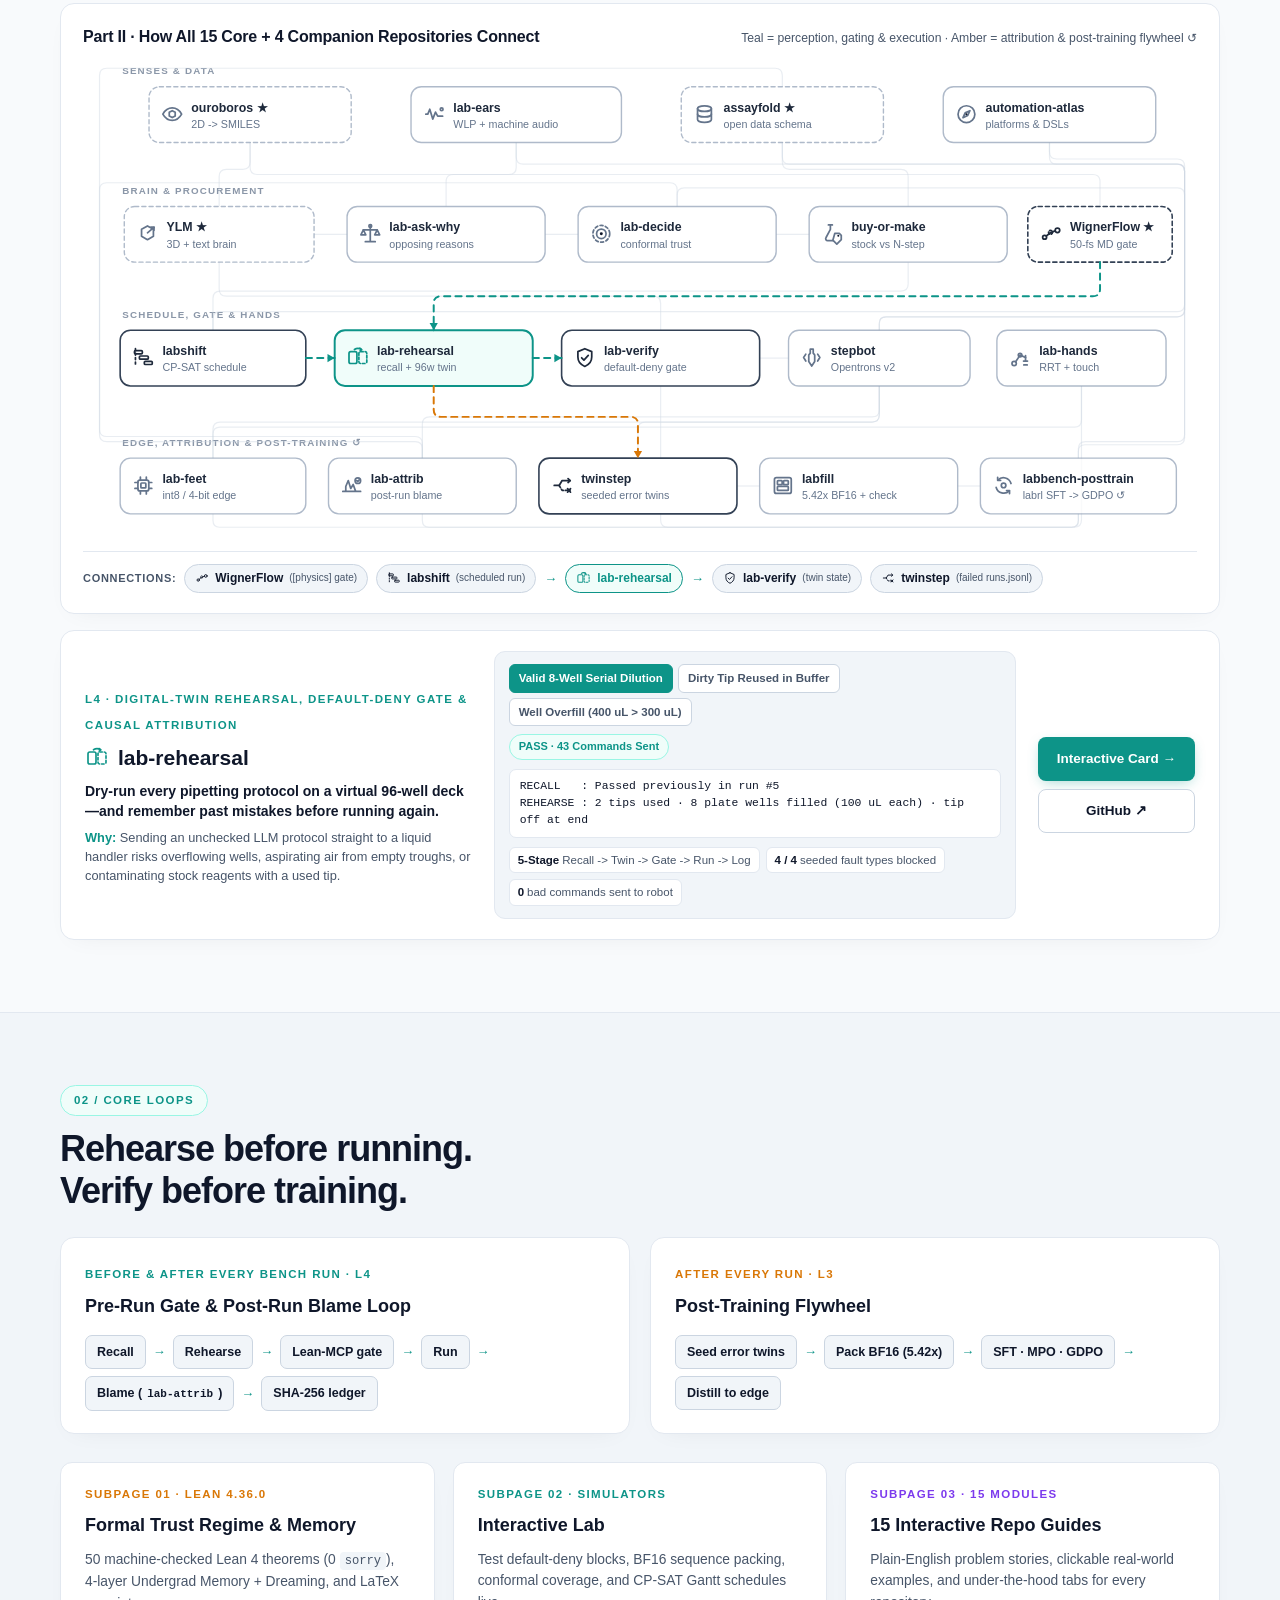
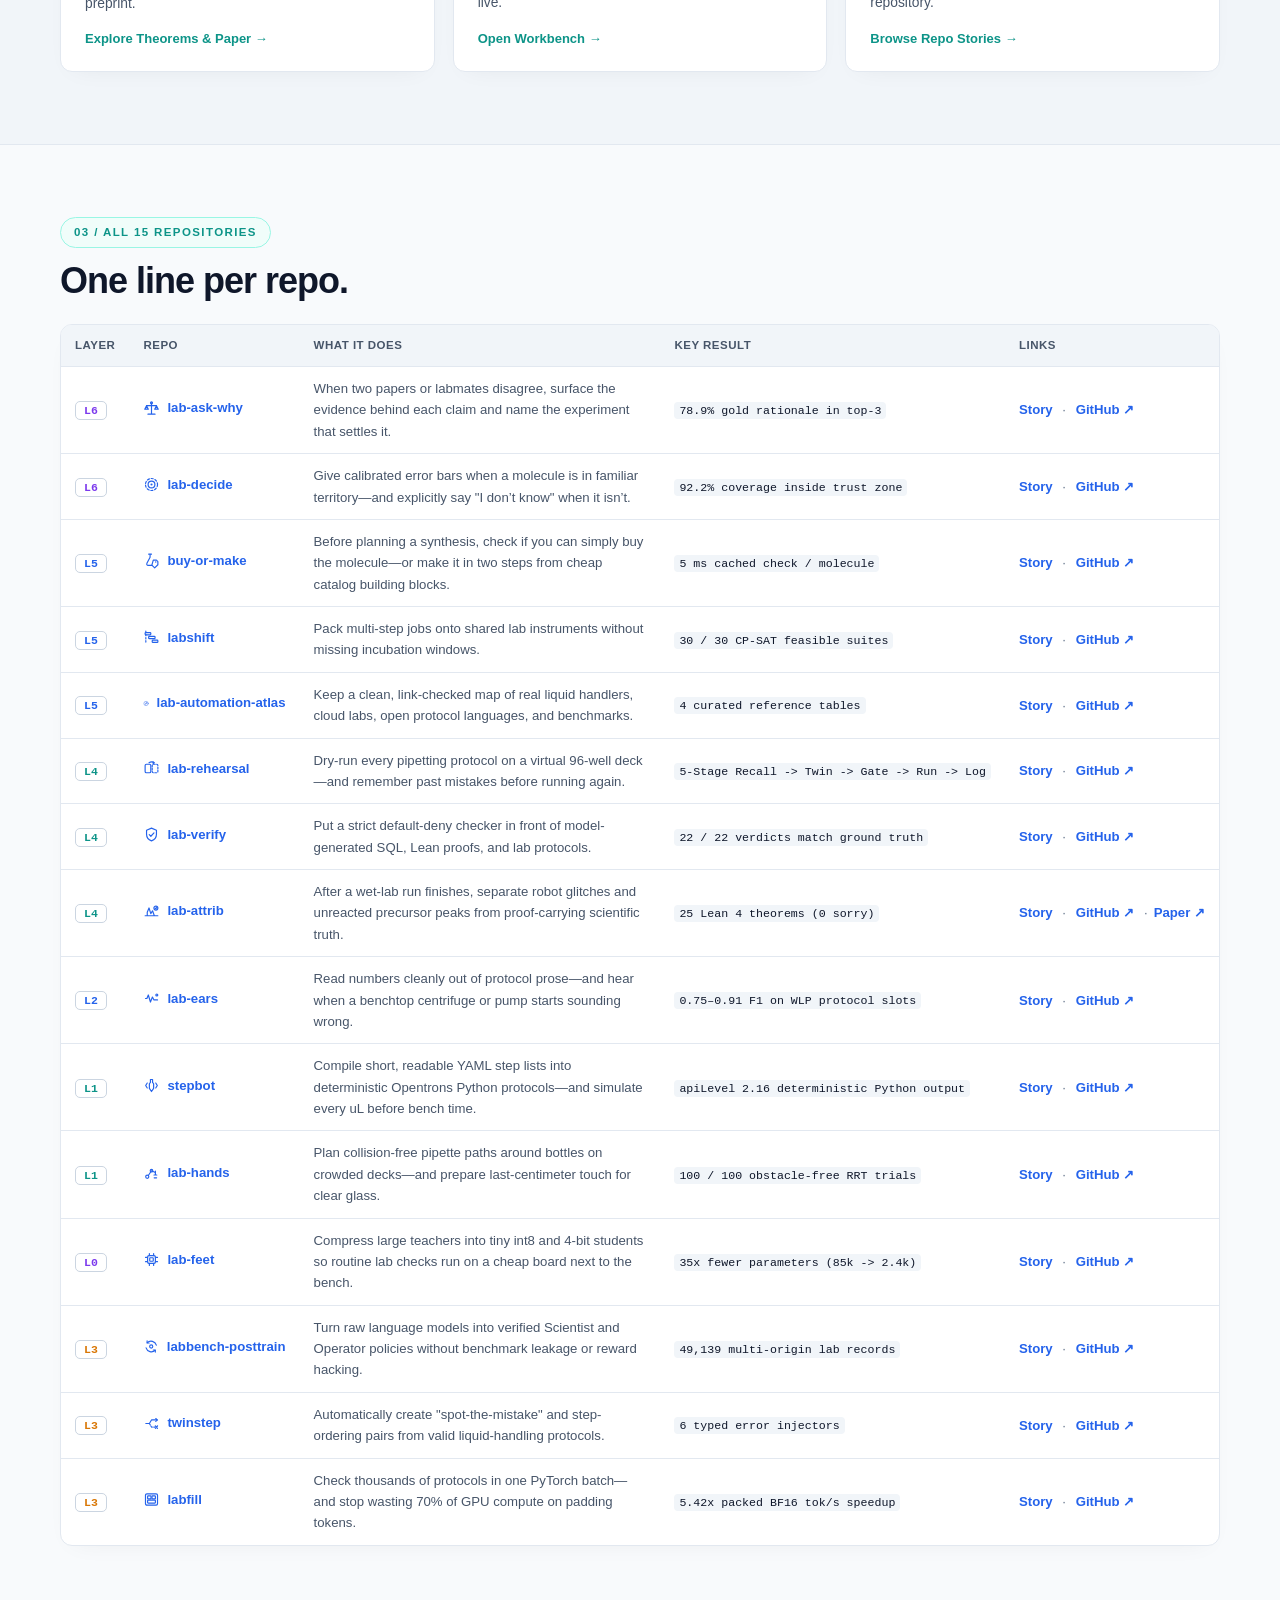
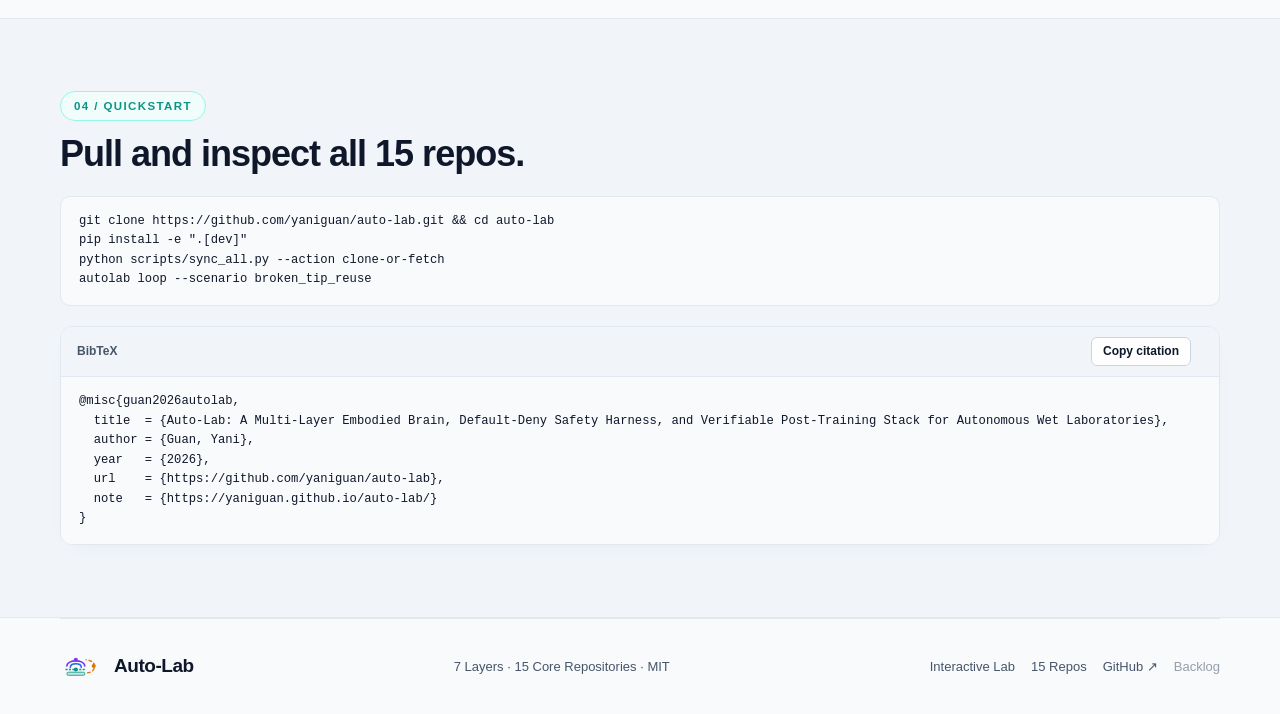
==== commit 9d073f1e: "feat(hub,pages): deeply integrate lab-attrib across README mermaid, docs, closed-loop workbench, rob" ====
--- a/site/index.html
+++ b/site/index.html
@@ -14,11 +14,11 @@
   <meta property="og:image" content="https://yaniguan.github.io/auto-lab/assets/autolab-poster.svg">
   <meta name="twitter:card" content="summary_large_image">
   <link rel="icon" href="assets/autolab-static.svg" type="image/svg+xml">
-  <link rel="stylesheet" href="styles.css?v=11">
-  <script defer src="shared.js?v=11"></script>
-  <script defer src="scheme_icons.js?v=11"></script>
-  <script defer src="repo_stories.js?v=11"></script>
-  <script defer src="home.js?v=11"></script>
+  <link rel="stylesheet" href="styles.css?v=12">
+  <script defer src="shared.js?v=12"></script>
+  <script defer src="scheme_icons.js?v=12"></script>
+  <script defer src="repo_stories.js?v=12"></script>
+  <script defer src="home.js?v=12"></script>
 </head>
 <body>
   <a class="skip-link" href="#main">Skip to content</a>
@@ -52,7 +52,7 @@
       <div class="hero-actions">
         <a class="button primary" href="#brain-stack">Explore Agent &amp; Repo Map ↓</a>
         <a class="button secondary" href="trust/">Lean 4 Trust Regime →</a>
-        <a class="button secondary" href="repos/">15 Repo Guides →</a>
+        <a class="button secondary" href="repos/#lab-attrib">New: lab-attrib (15th Repo) →</a>
       </div>
       <div class="meta-strip">
         <span><strong>Yani Guan</strong></span>
@@ -107,11 +107,11 @@
         <div class="sketch-svg-wrap" id="robot-sketch-host" aria-label="Line-art drawing of a two-armed lab robot mapped to Auto-Lab repositories"></div>
       </figure>
 
-      <!-- Sketch Figure B: 18-Repo Scheme-Icon Relationship & Dataflow Map -->
+      <!-- Sketch Figure B: 19-Repo Scheme-Icon Relationship & Dataflow Map -->
       <figure class="sketch-frame">
         <div class="sketch-head">
-          <h3>Part II · How the Repositories Feed and Train Each Other</h3>
-          <span class="sketch-hint">Teal = perception, gating &amp; execution · Amber = post-training flywheel ↺</span>
+          <h3>Part II · How All 15 Core + 4 Companion Repositories Connect</h3>
+          <span class="sketch-hint">Teal = perception, gating &amp; execution · Amber = attribution &amp; post-training flywheel ↺</span>
         </div>
         <div class="sketch-svg-wrap" id="repo-network-host" aria-label="Scheme-icon relationship diagram connecting all Auto-Lab repositories"></div>
         <div class="conn-bar" id="conn-trace-bar"></div>
@@ -146,18 +146,20 @@
 
         <div class="dual-loops">
           <article class="loop-box">
-            <span class="small-label teal">Before Every Bench Run · L4</span>
-            <h3>Pre-Experiment Safety Loop</h3>
+            <span class="small-label teal">Before &amp; After Every Bench Run · L4</span>
+            <h3>Pre-Run Gate &amp; Post-Run Blame Loop</h3>
             <div class="step-chain">
-              <span class="step-chip">Recall memory</span>
-              <span class="step-sep">→</span>
-              <span class="step-chip">Rehearse in twin</span>
-              <span class="step-sep">→</span>
-              <span class="step-chip">Default-deny verify</span>
+              <span class="step-chip">Recall</span>
+              <span class="step-sep">→</span>
+              <span class="step-chip">Rehearse</span>
+              <span class="step-sep">→</span>
+              <span class="step-chip">Lean-MCP gate</span>
               <span class="step-sep">→</span>
               <span class="step-chip">Run</span>
               <span class="step-sep">→</span>
-              <span class="step-chip">Write back</span>
+              <span class="step-chip">Blame (<code>lab-attrib</code>)</span>
+              <span class="step-sep">→</span>
+              <span class="step-chip">SHA-256 ledger</span>
             </div>
           </article>
 
--- a/site/styles.css
+++ b/site/styles.css
@@ -479,7 +479,7 @@
 .pill.hold, .pill.ABSTAIN, .pill.TRIAGE, .pill.ABSTAINED_AT_L6, .pill.medium {
   background: var(--amber-soft); color: var(--amber); border: 1px solid var(--amber-border);
 }
-.pill.fail, .pill.BLOCK, .pill.BLOCKED_AT_L4_GATE, .pill.high {
+.pill.fail, .pill.BLOCK, .pill.BLOCKED_AT_L4_GATE, .pill.QUARANTINED_AT_L4_ATTRIB, .pill.high {
   background: var(--rose-soft); color: var(--rose); border: 1px solid var(--rose-border);
 }
 .pill.low {
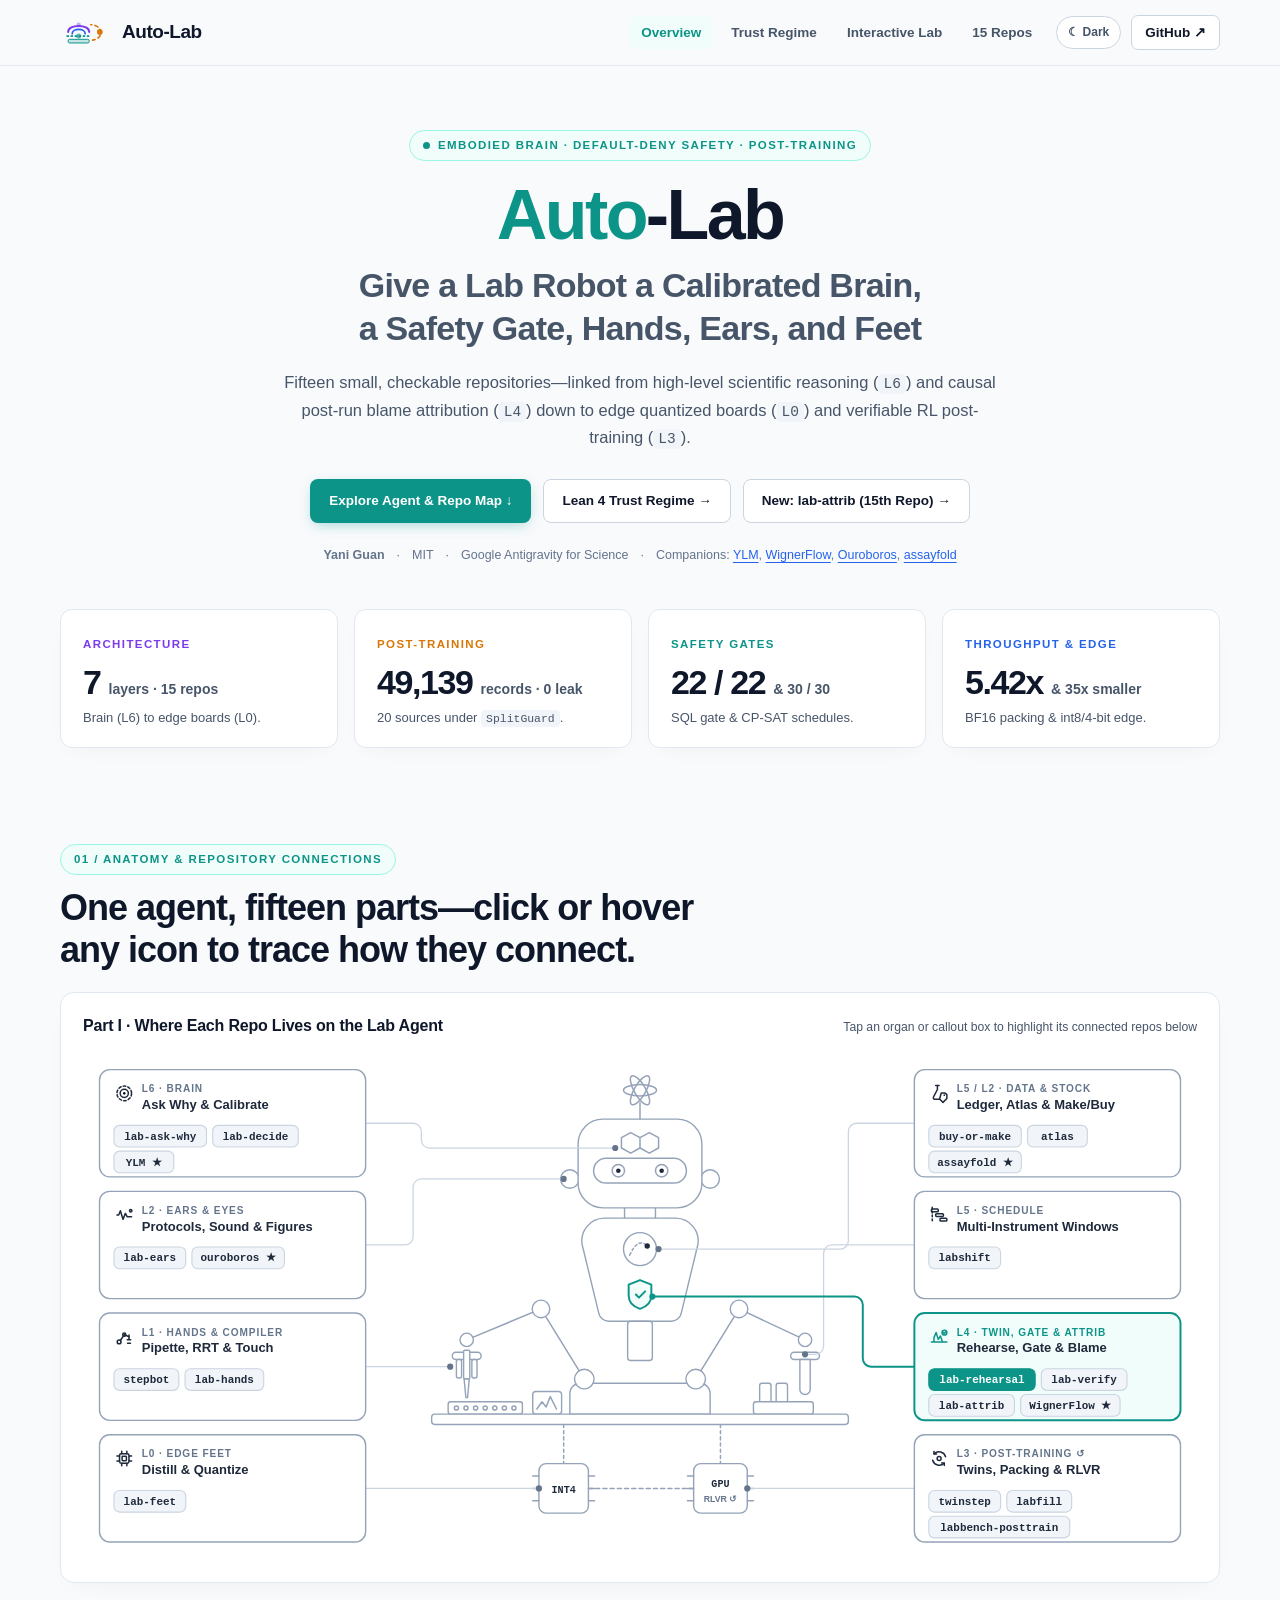
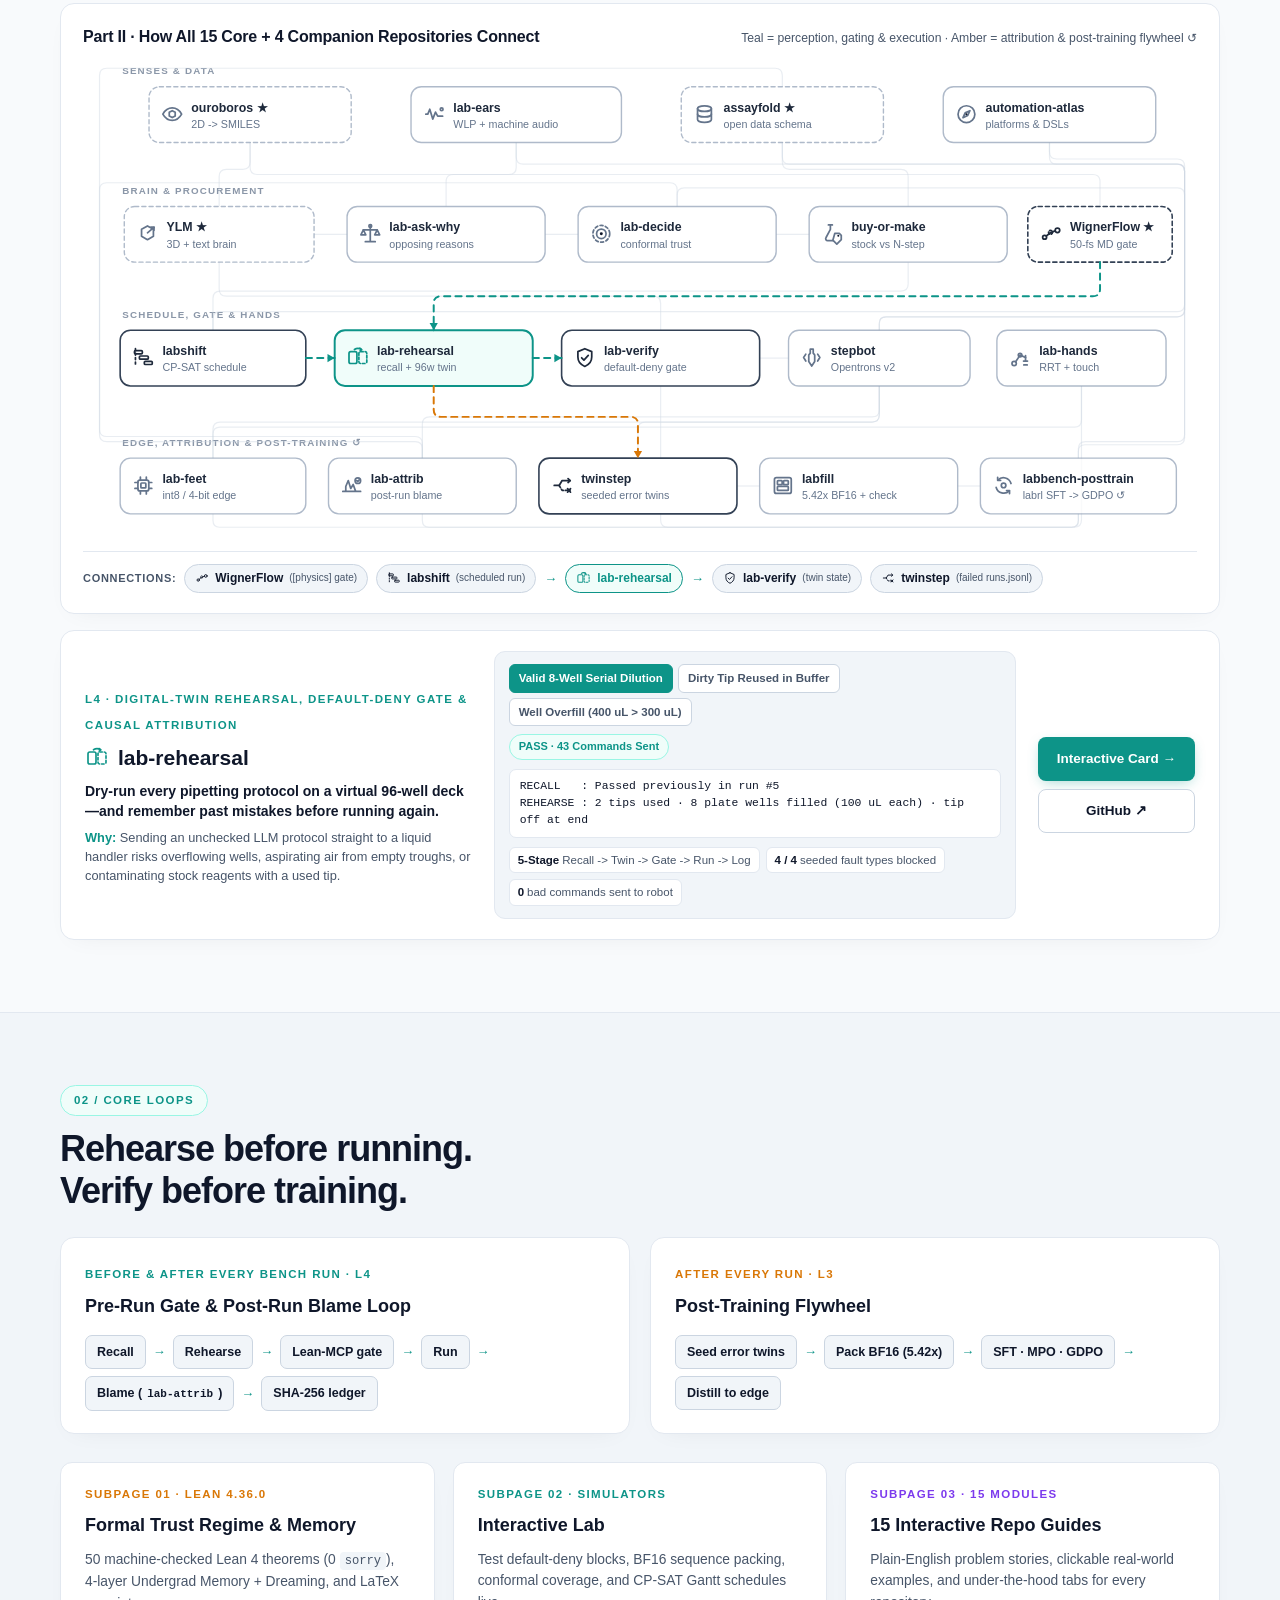
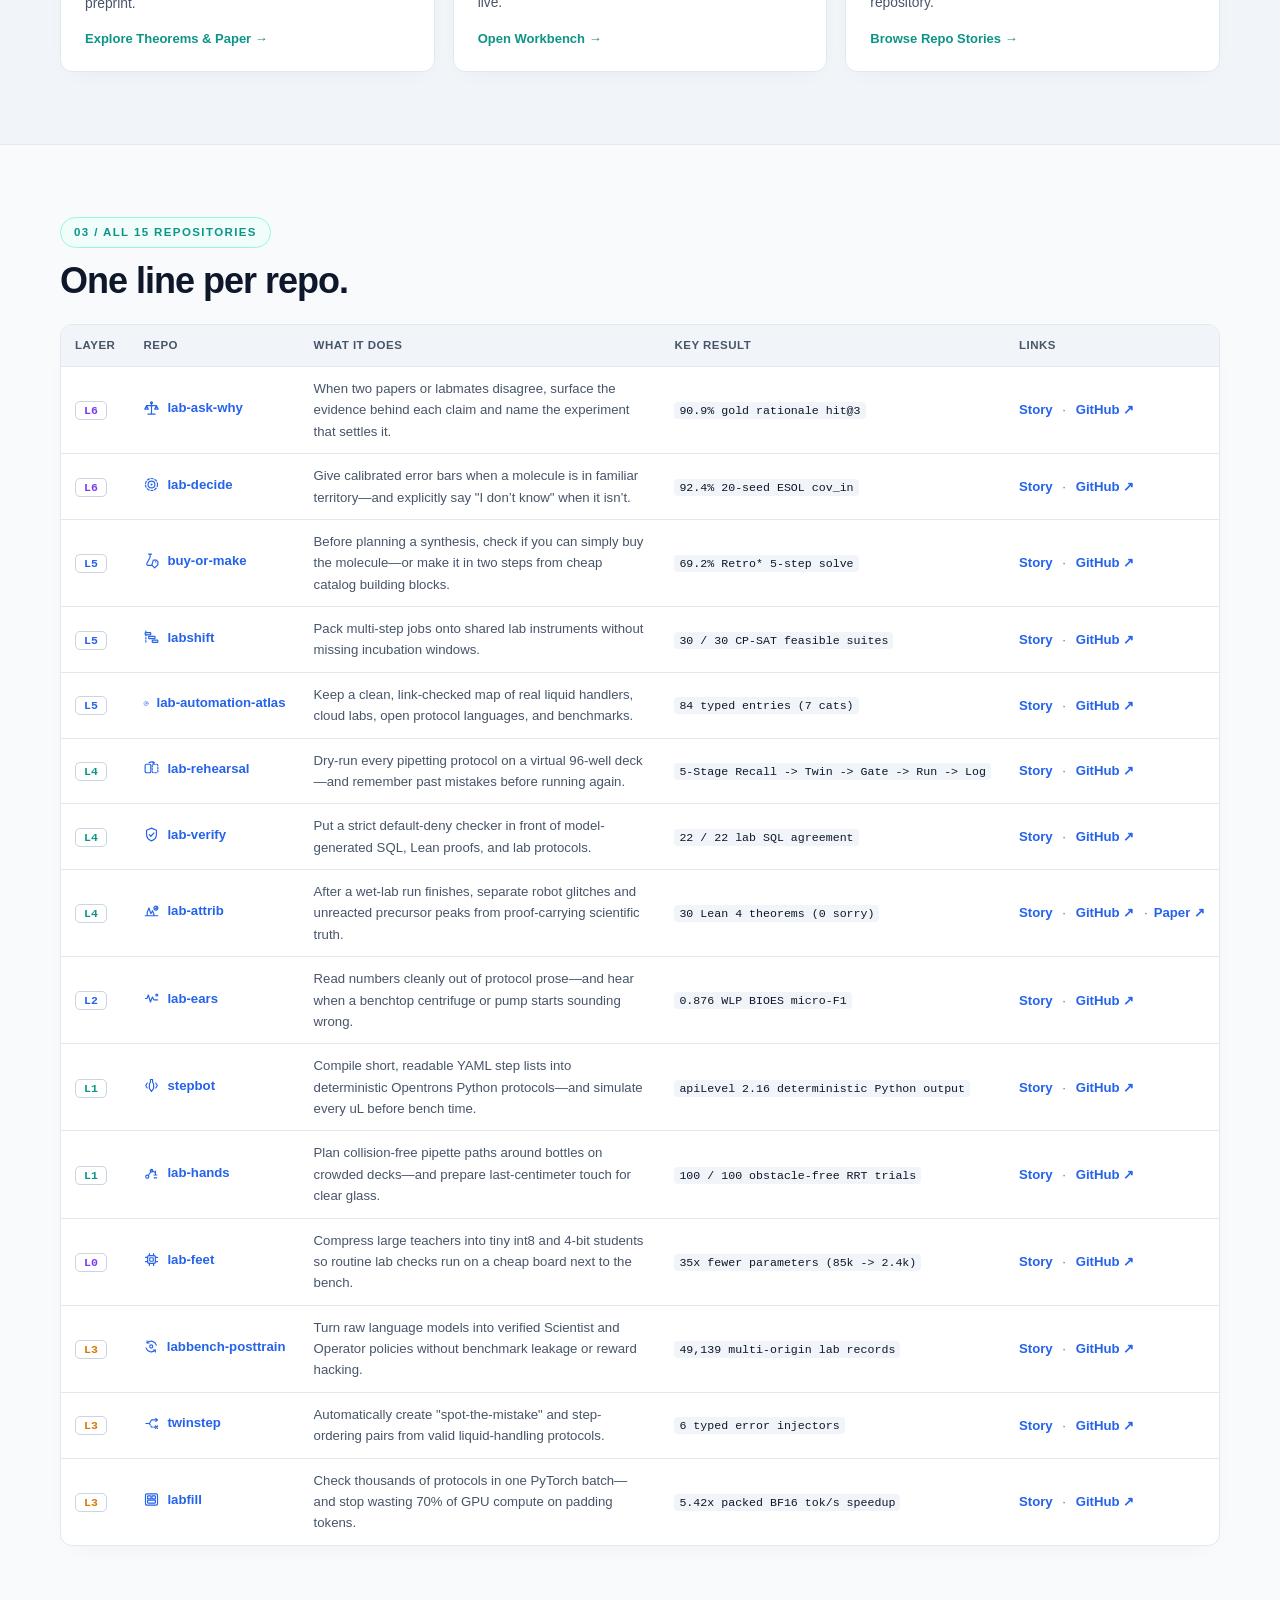
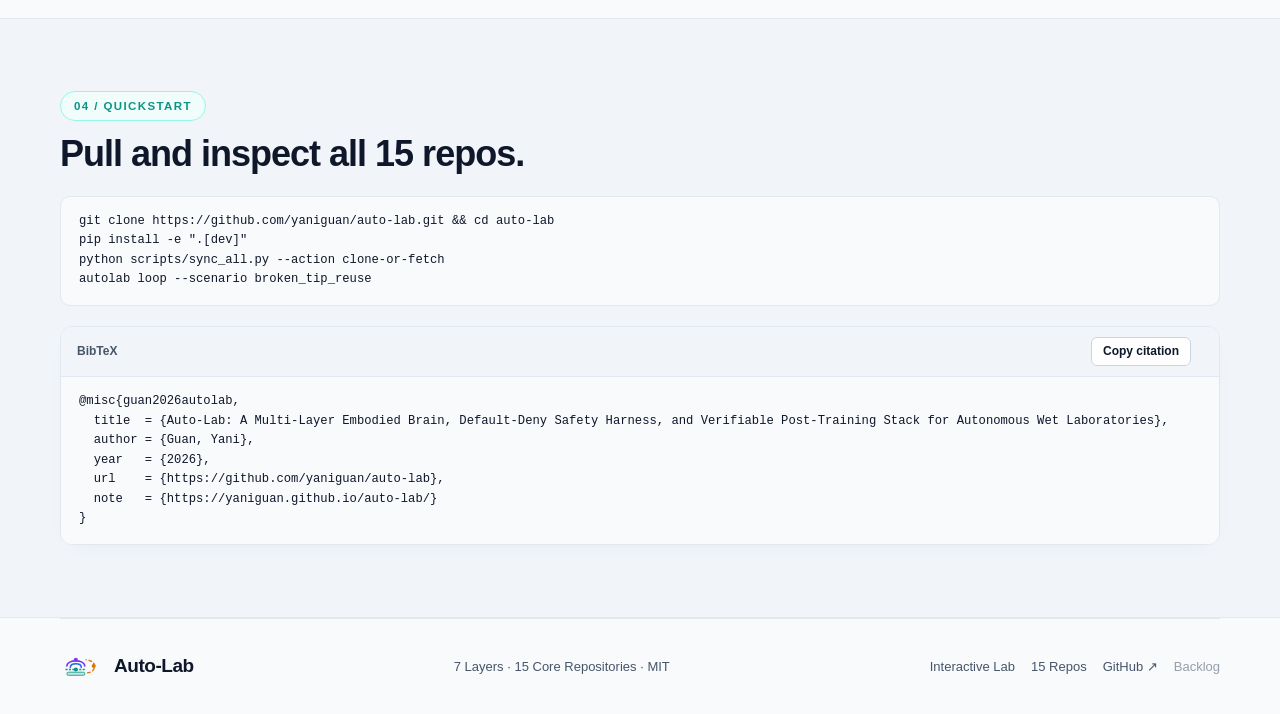
==== commit c7124717: "feat(hub,wire,catalog,site): sync Wave-2 frontier merges across 15 repos and harden autolab-wire/v1 " ====
--- a/site/index.html
+++ b/site/index.html
@@ -14,11 +14,11 @@
   <meta property="og:image" content="https://yaniguan.github.io/auto-lab/assets/autolab-poster.svg">
   <meta name="twitter:card" content="summary_large_image">
   <link rel="icon" href="assets/autolab-static.svg" type="image/svg+xml">
-  <link rel="stylesheet" href="styles.css?v=12">
-  <script defer src="shared.js?v=12"></script>
-  <script defer src="scheme_icons.js?v=12"></script>
-  <script defer src="repo_stories.js?v=12"></script>
-  <script defer src="home.js?v=12"></script>
+  <link rel="stylesheet" href="styles.css?v=14">
+  <script defer src="shared.js?v=14"></script>
+  <script defer src="scheme_icons.js?v=14"></script>
+  <script defer src="repo_stories.js?v=15"></script>
+  <script defer src="home.js?v=14"></script>
 </head>
 <body>
   <a class="skip-link" href="#main">Skip to content</a>
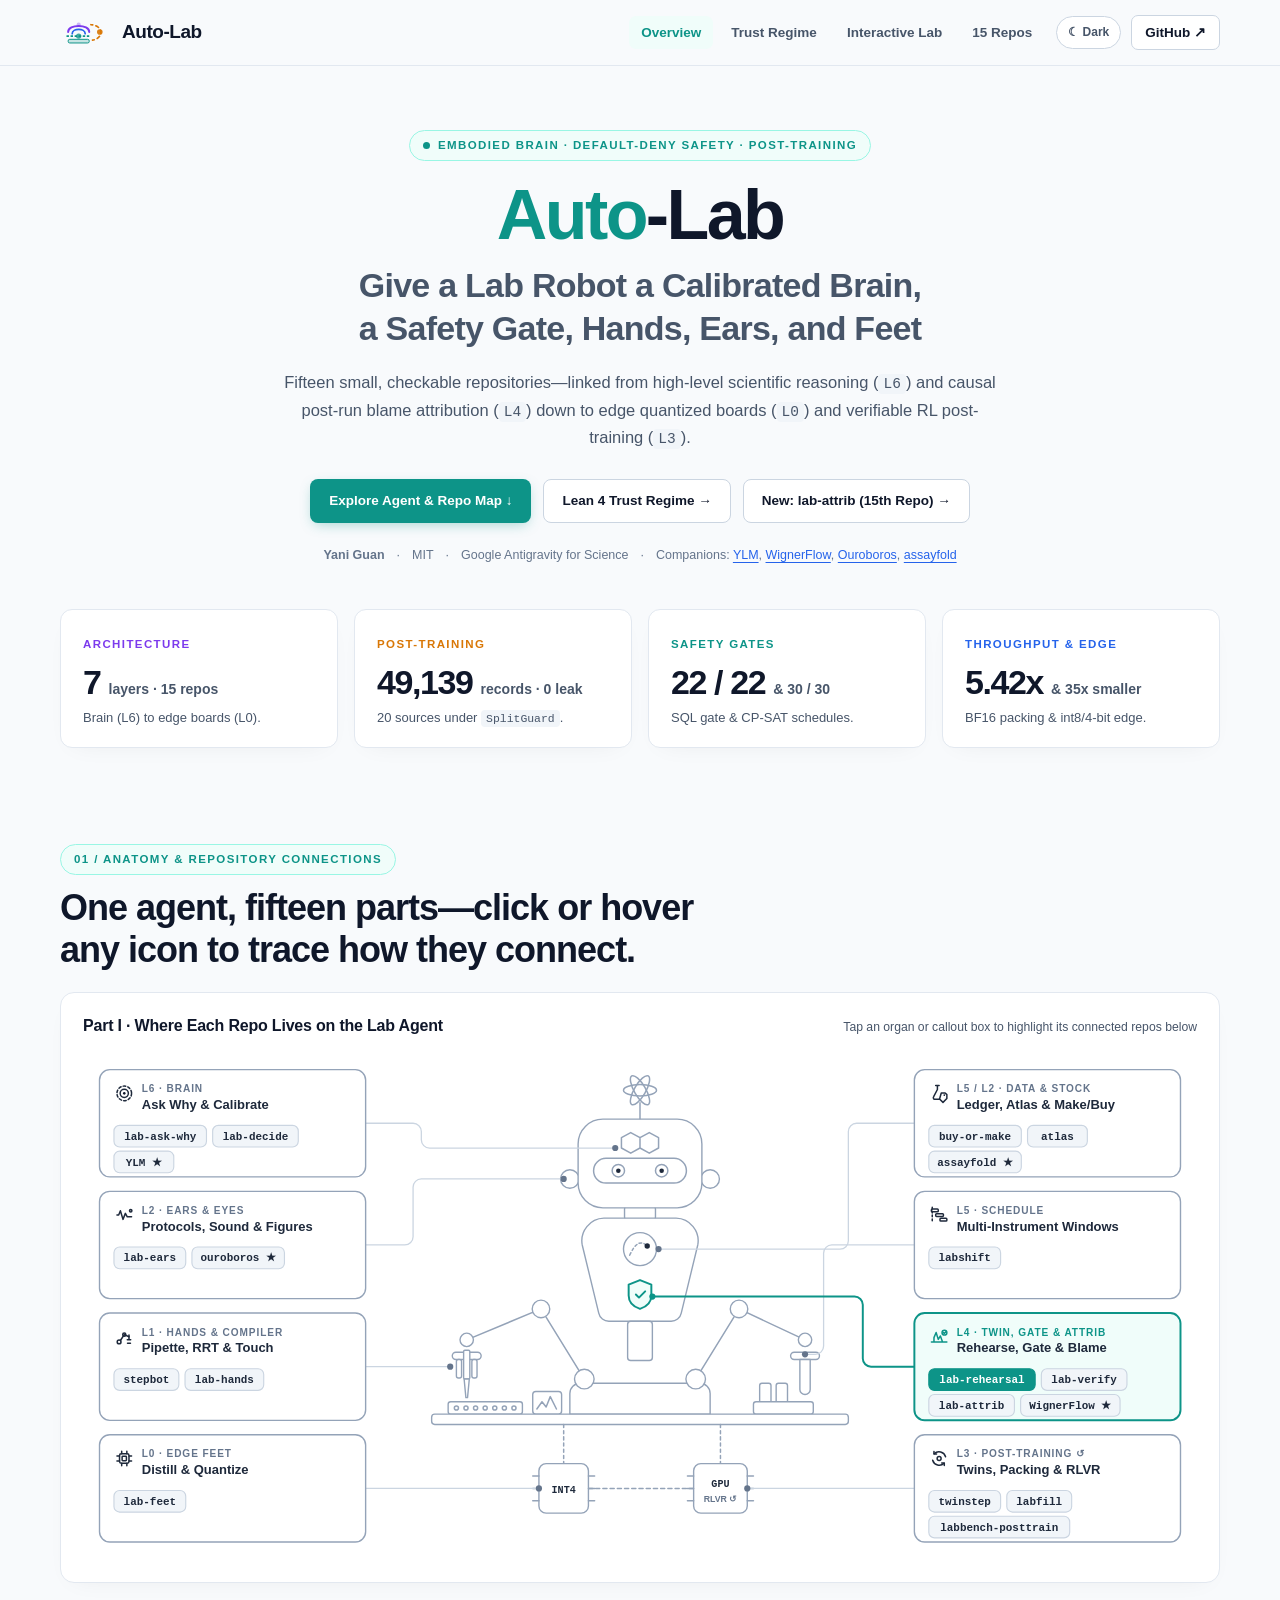
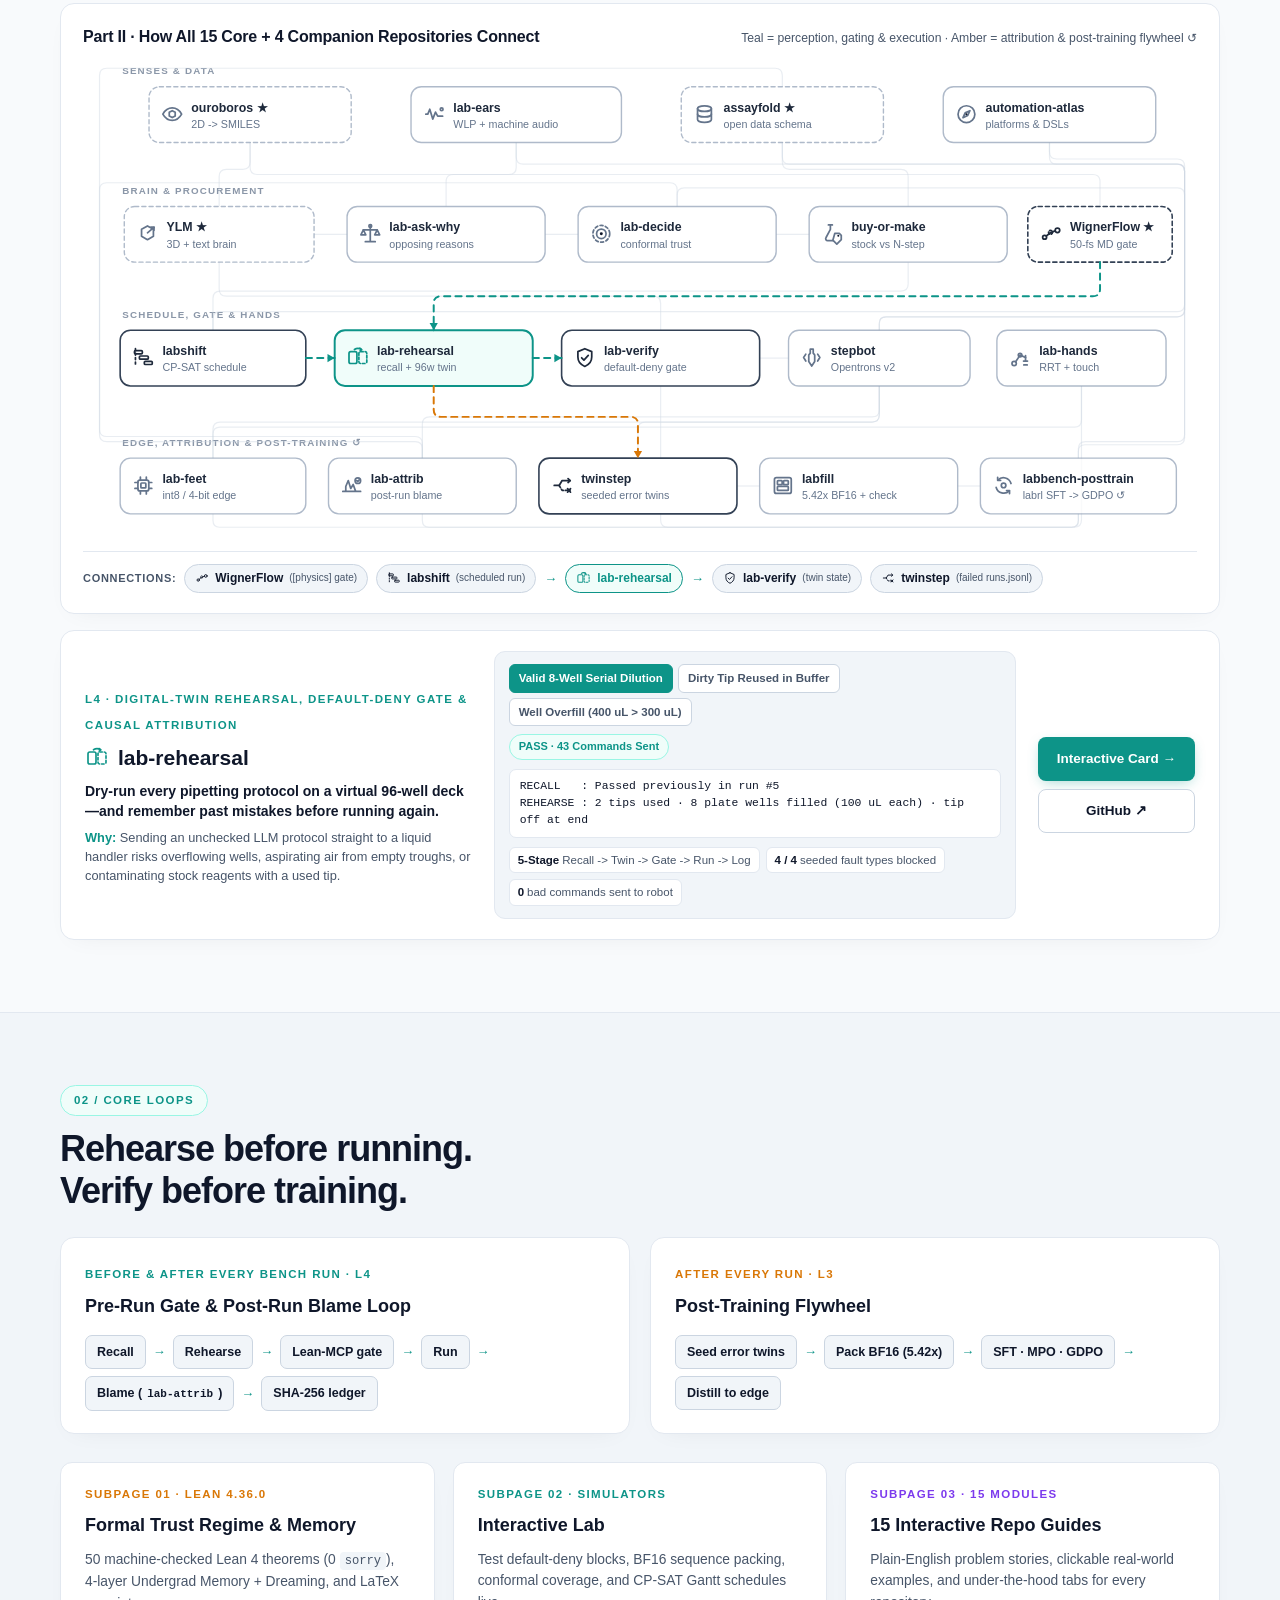
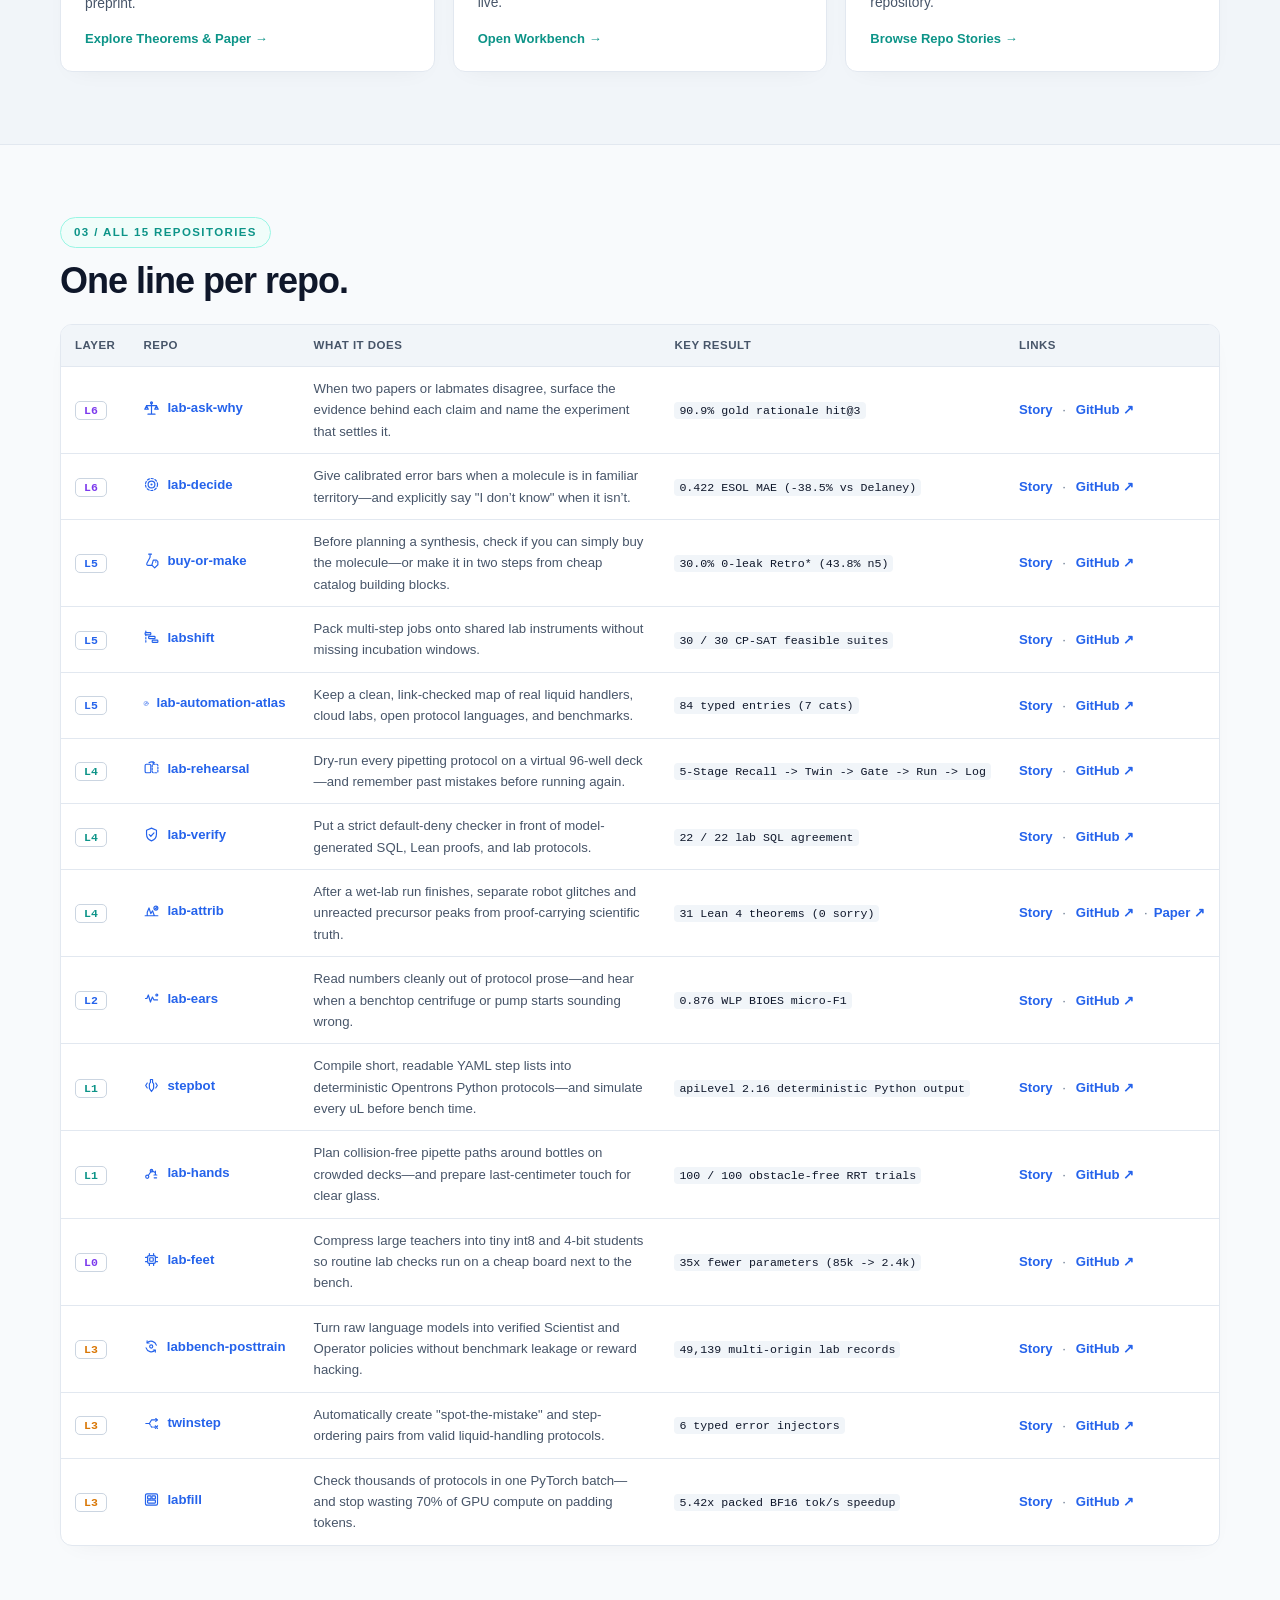
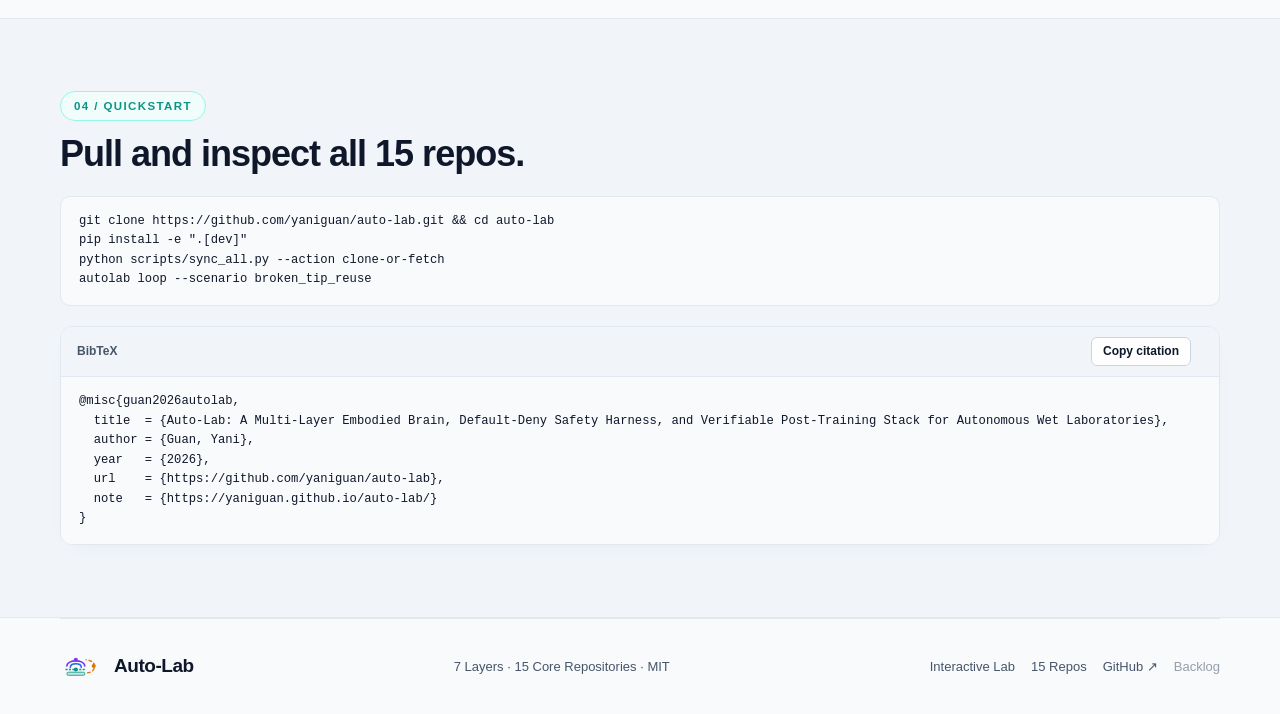
==== commit 2975a6b6: "feat(hub,wire,catalog,site): sync Wave-3 frontier merges and close 20 external audit issues - Align " ====
--- a/site/index.html
+++ b/site/index.html
@@ -14,11 +14,11 @@
   <meta property="og:image" content="https://yaniguan.github.io/auto-lab/assets/autolab-poster.svg">
   <meta name="twitter:card" content="summary_large_image">
   <link rel="icon" href="assets/autolab-static.svg" type="image/svg+xml">
-  <link rel="stylesheet" href="styles.css?v=14">
-  <script defer src="shared.js?v=14"></script>
-  <script defer src="scheme_icons.js?v=14"></script>
-  <script defer src="repo_stories.js?v=15"></script>
-  <script defer src="home.js?v=14"></script>
+  <link rel="stylesheet" href="styles.css?v=15">
+  <script defer src="shared.js?v=15"></script>
+  <script defer src="scheme_icons.js?v=15"></script>
+  <script defer src="repo_stories.js?v=16"></script>
+  <script defer src="home.js?v=15"></script>
 </head>
 <body>
   <a class="skip-link" href="#main">Skip to content</a>
